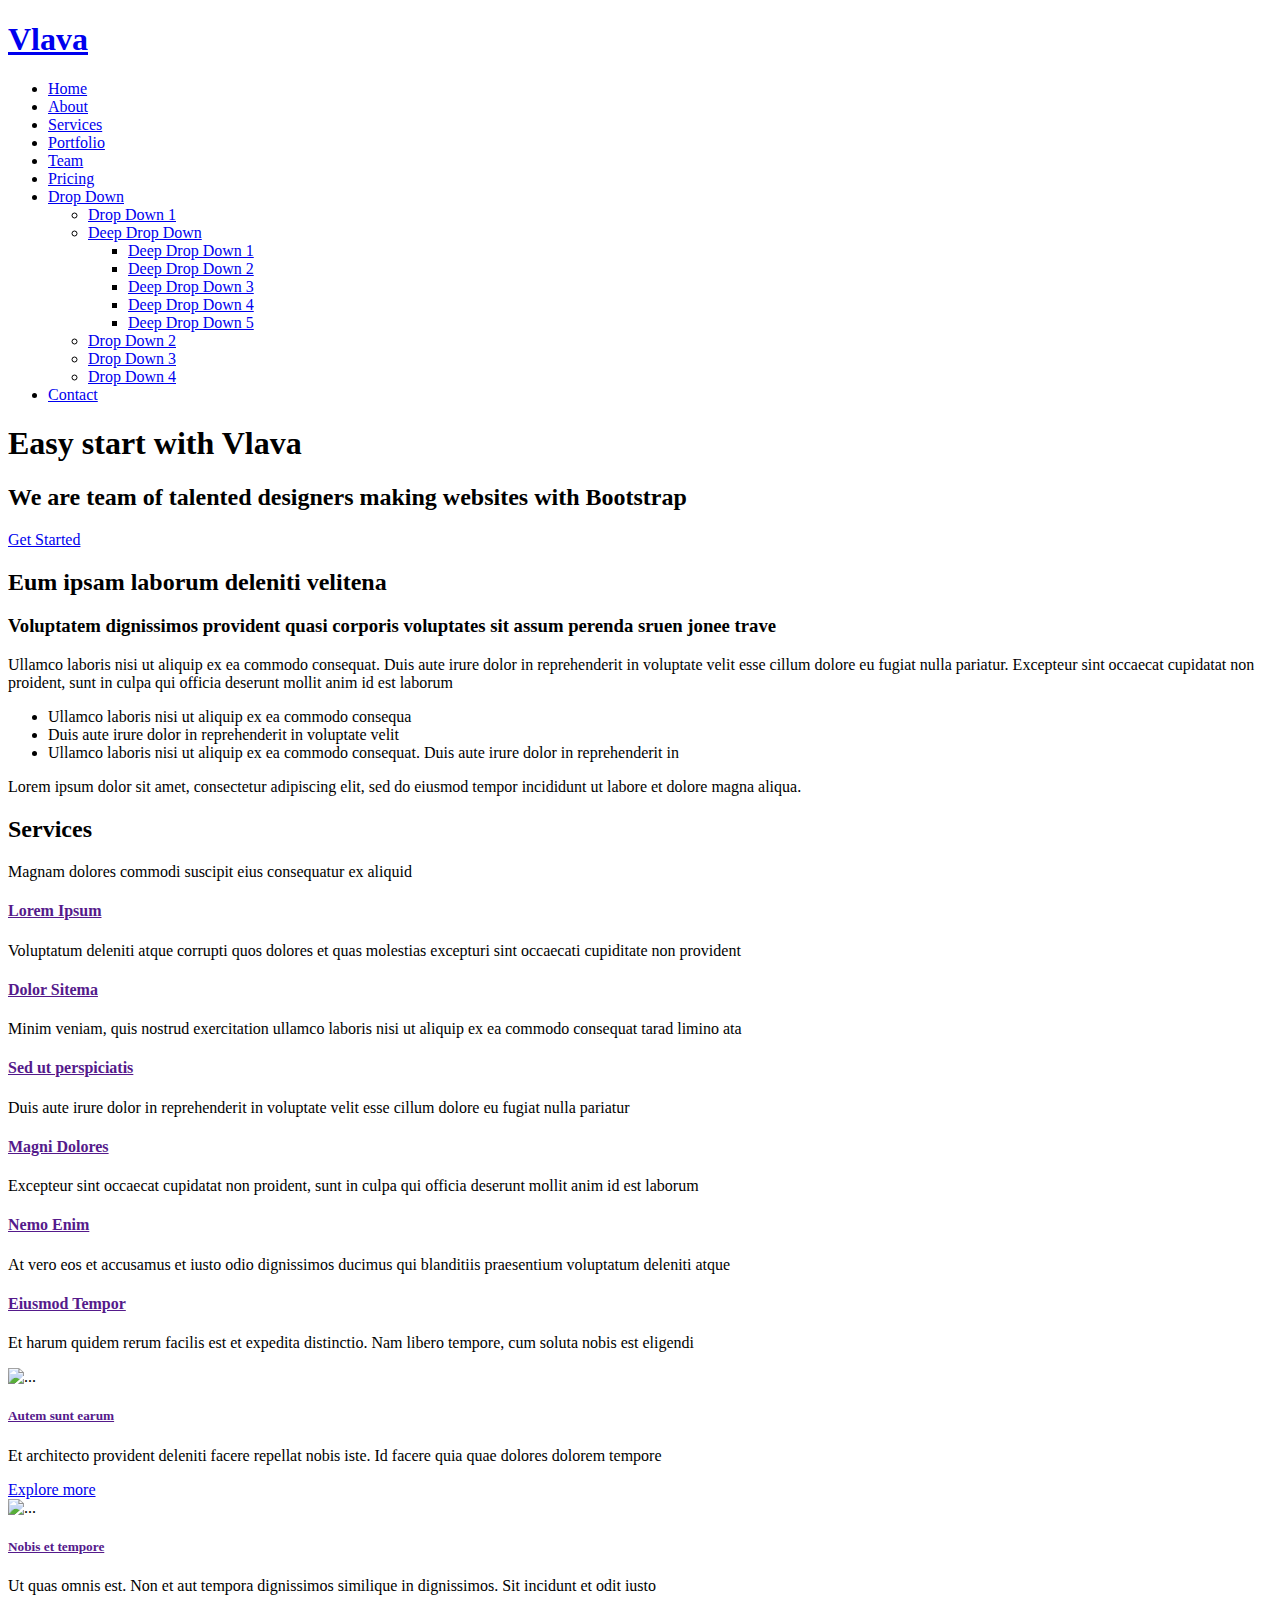
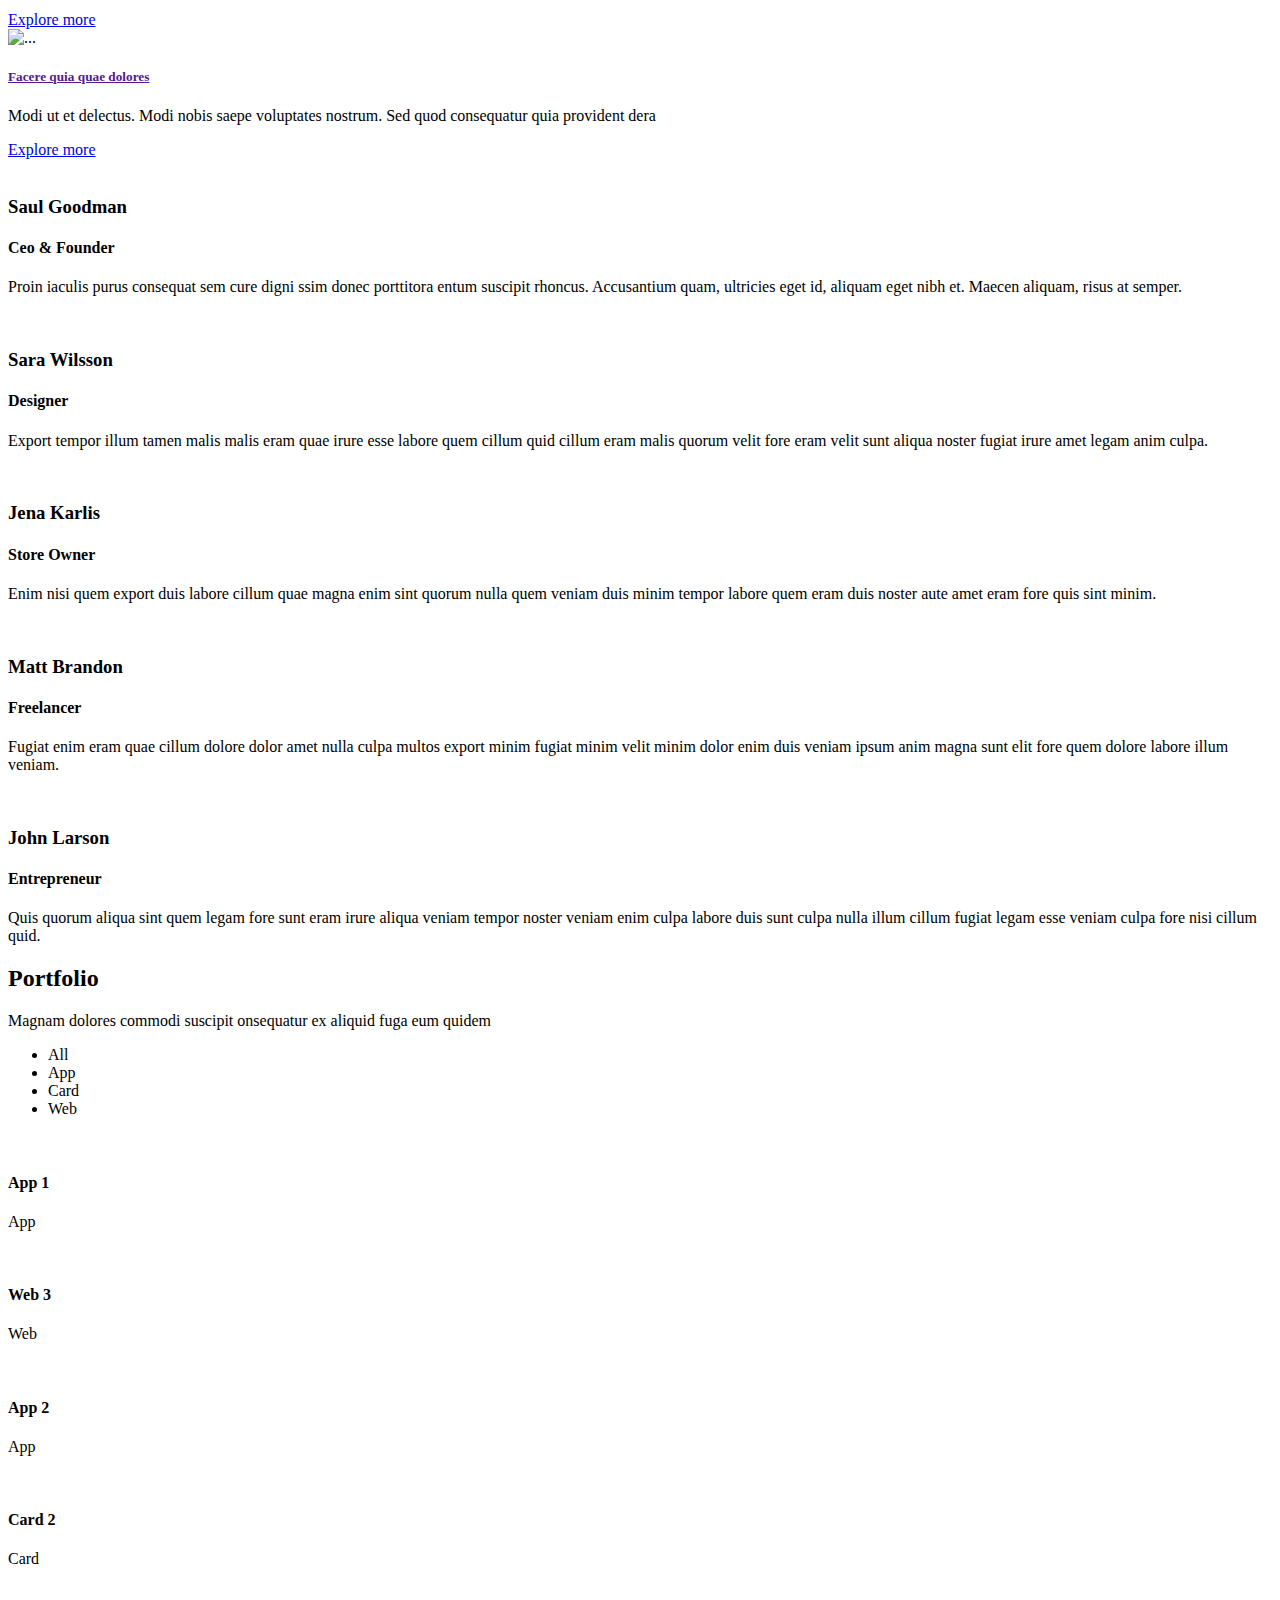
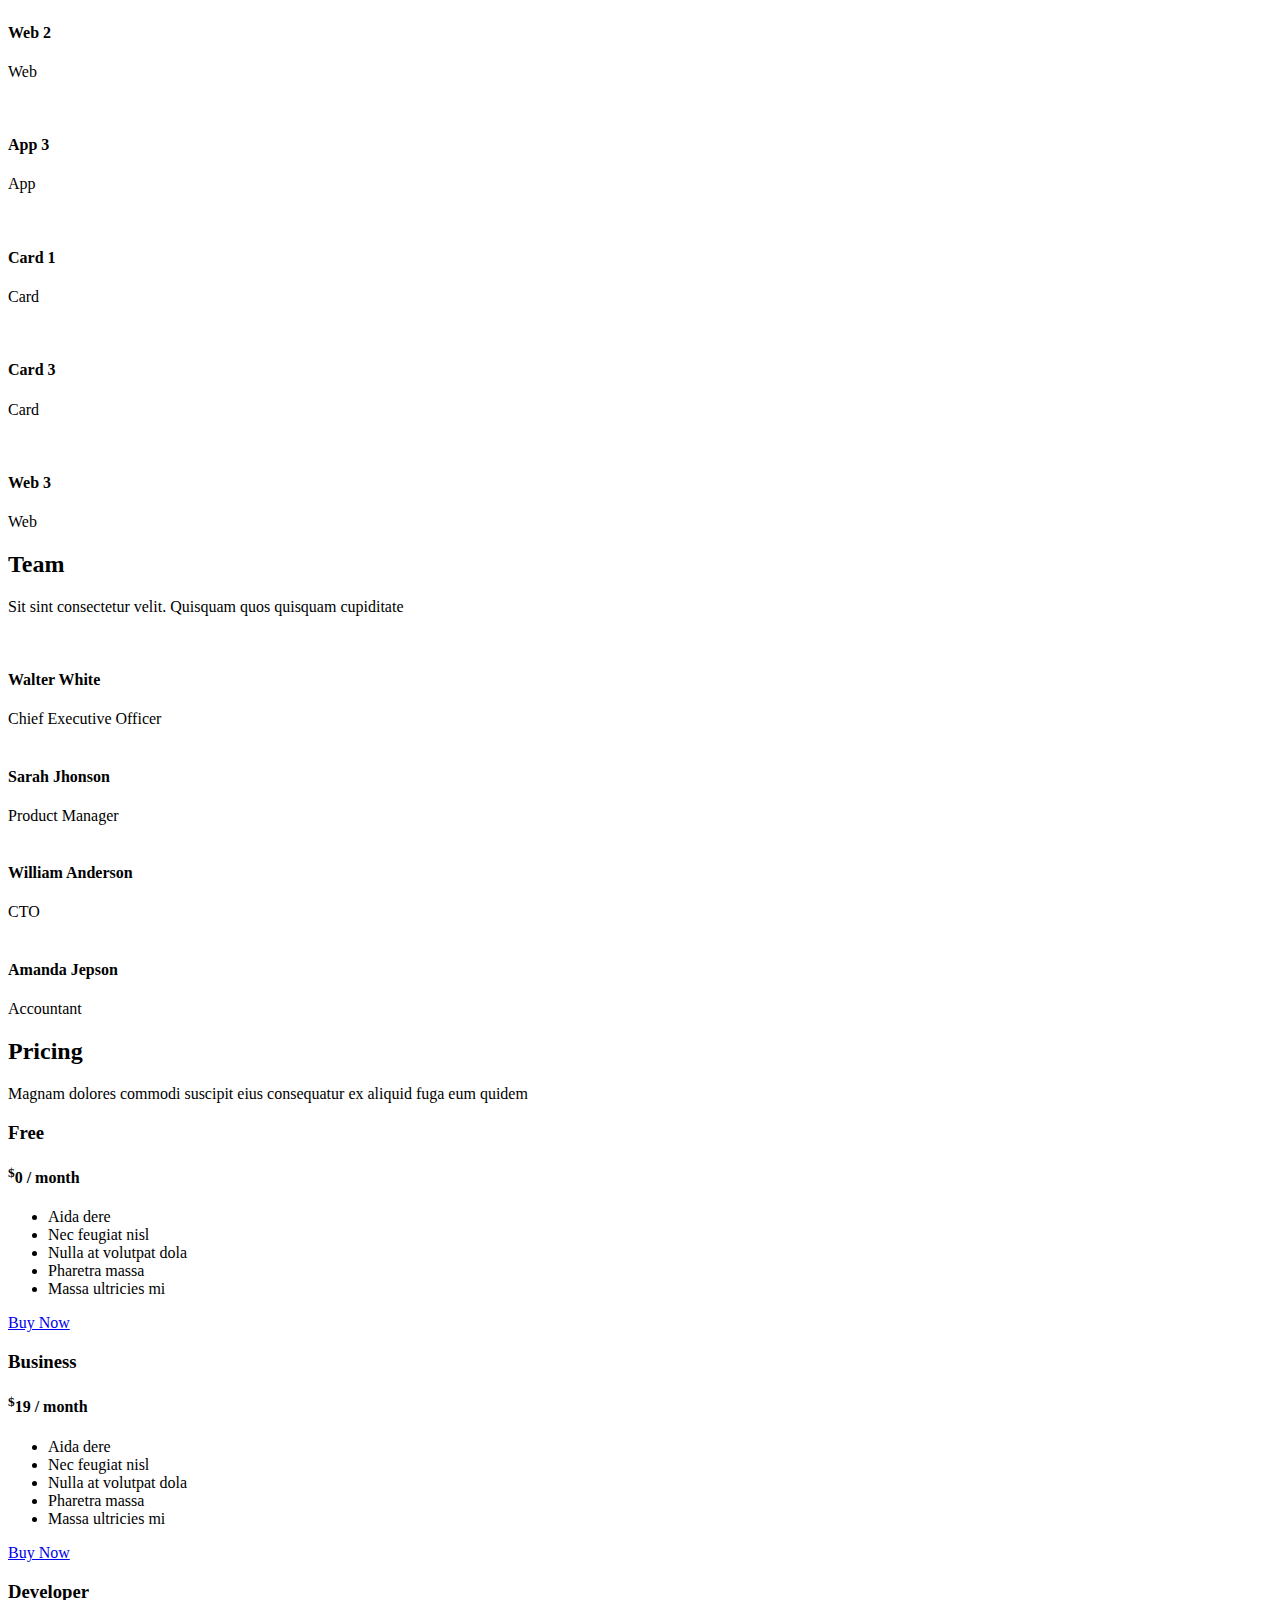
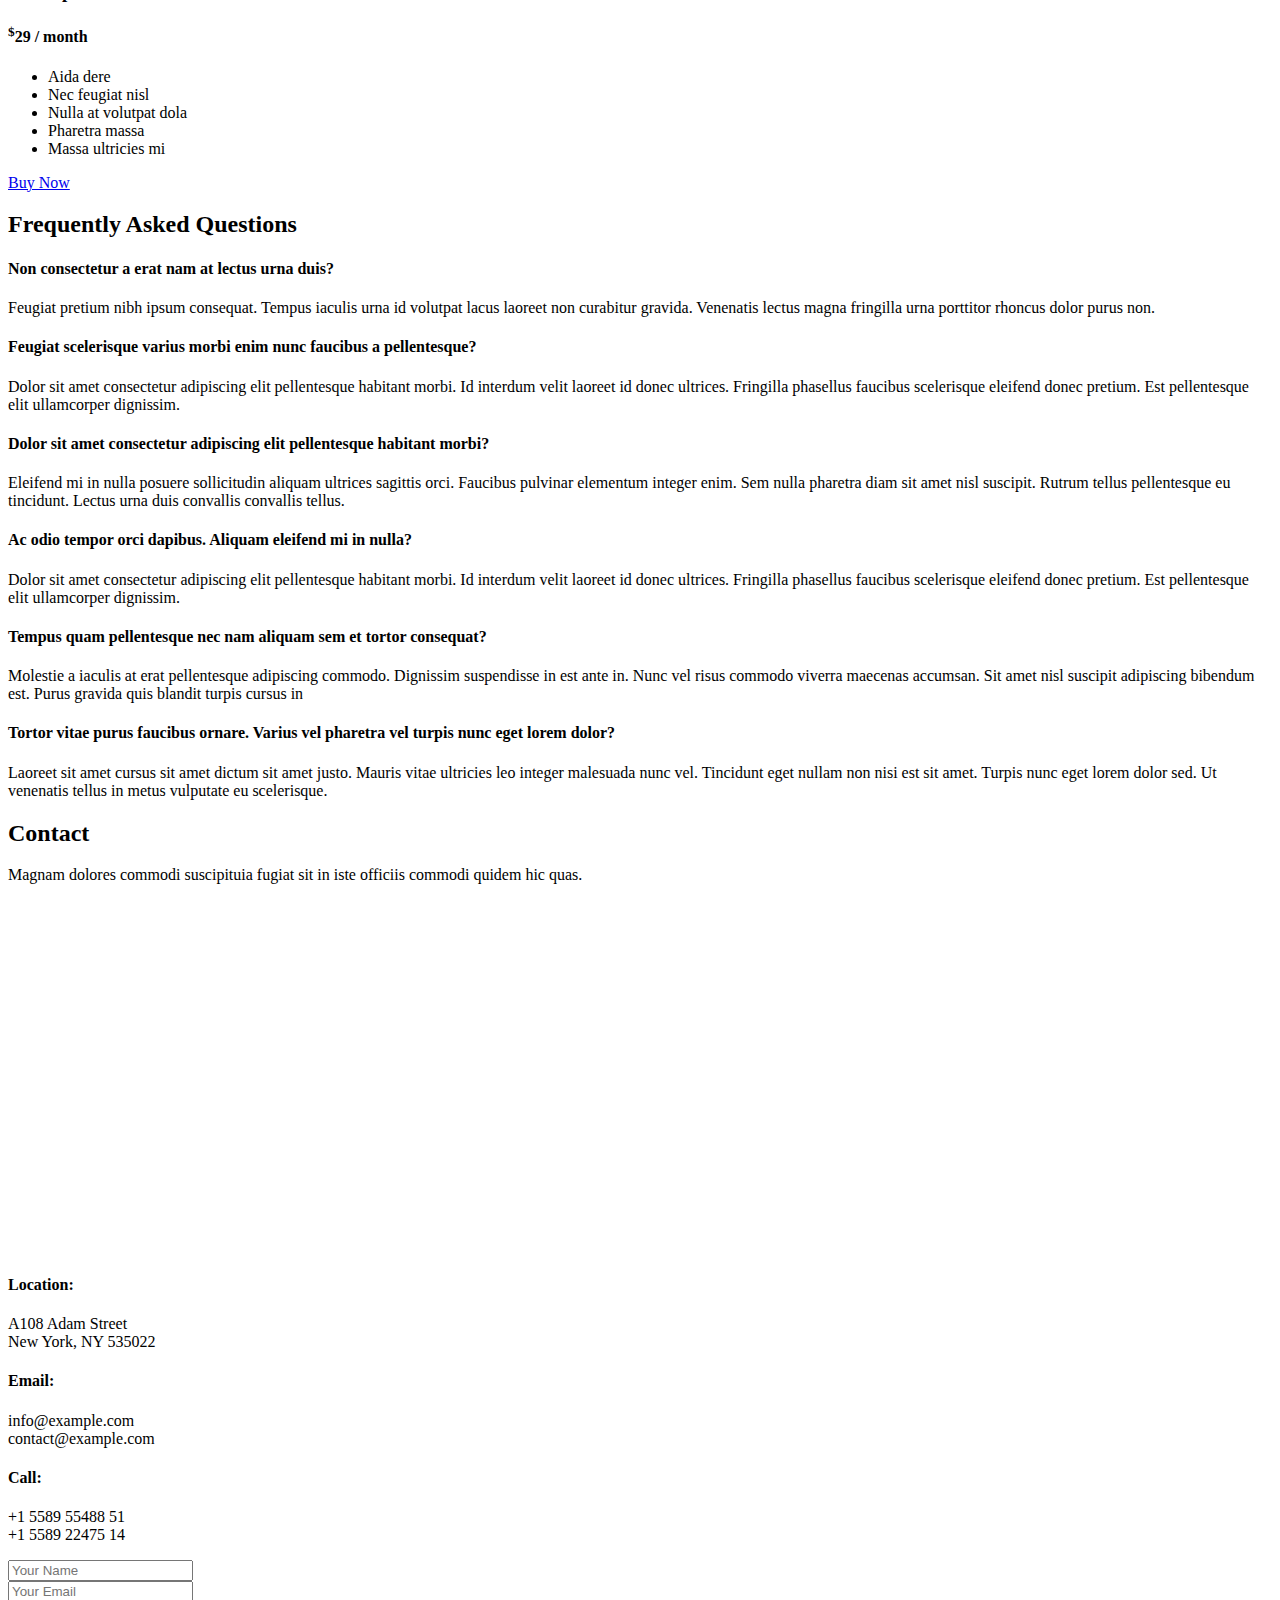
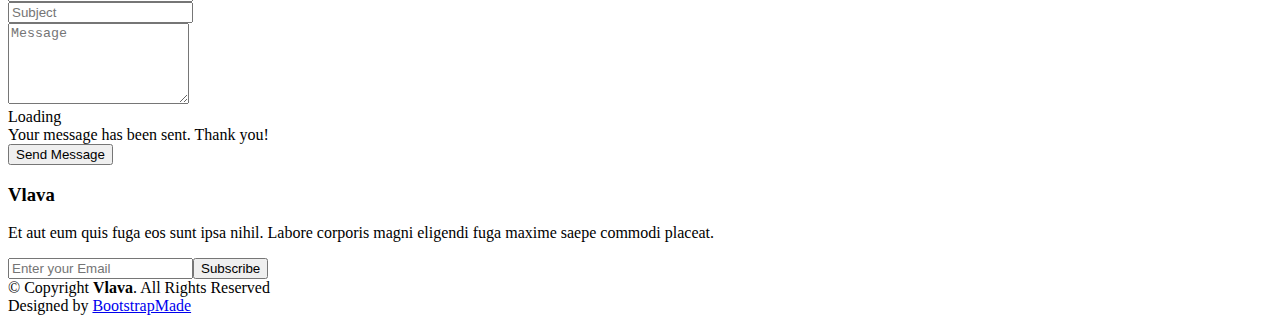
==== index.html @ 1fa4550e "Add files via upload" ====
﻿<!DOCTYPE html>
<html lang="en">

<head>
  <meta charset="utf-8">
  <meta content="width=device-width, initial-scale=1.0" name="viewport">

  <title>Vlava Bootstrap Template - Index</title>
  <meta content="" name="description">
  <meta content="" name="keywords">

  <!-- Favicons -->
  <link href="assets/img/favicon.png" rel="icon">
  <link href="assets/img/apple-touch-icon.png" rel="apple-touch-icon">

  <!-- Google Fonts -->
  <link href="https://fonts.googleapis.com/css?family=Open+Sans:300,300i,400,400i,600,600i,700,700i|Raleway:300,300i,400,400i,500,500i,600,600i,700,700i|Poppins:300,300i,400,400i,500,500i,600,600i,700,700i" rel="stylesheet">

  <!-- Vendor CSS Files -->
  <link href="assets/vendor/bootstrap/css/bootstrap.min.css" rel="stylesheet">
  <link href="assets/vendor/bootstrap-icons/bootstrap-icons.css" rel="stylesheet">
  <link href="assets/vendor/boxicons/css/boxicons.min.css" rel="stylesheet">
  <link href="assets/vendor/glightbox/css/glightbox.min.css" rel="stylesheet">
  <link href="assets/vendor/remixicon/remixicon.css" rel="stylesheet">
  <link href="assets/vendor/swiper/swiper-bundle.min.css" rel="stylesheet">

  <!-- Template Main CSS File -->
  <link href="assets/css/style.css" rel="stylesheet">

  <!-- =======================================================
  * Template Name: Vlava
  * Updated: Sep 18 2023 with Bootstrap v5.3.2
  * Template URL: https://bootstrapmade.com/vlava-free-bootstrap-one-page-template/
  * Author: BootstrapMade.com
  * License: https://bootstrapmade.com/license/
  ======================================================== -->
</head>

<body>

  <!-- ======= Header ======= -->
  <header id="header" class="fixed-top d-flex align-items-center header-transparent">
    <div class="container d-flex align-items-center justify-content-between">

      <div class="logo">
        <h1><a href="index.html">Vlava</a></h1>
        <!-- Uncomment below if you prefer to use an image logo -->
        <!-- <a href="index.html"><img src="assets/img/logo.png" alt="" class="img-fluid"></a>-->
      </div>

      <nav id="navbar" class="navbar">
        <ul>
          <li><a class="nav-link scrollto active" href="#hero">Home</a></li>
          <li><a class="nav-link scrollto" href="#about">About</a></li>
          <li><a class="nav-link scrollto" href="#services">Services</a></li>
          <li><a class="nav-link scrollto " href="#portfolio">Portfolio</a></li>
          <li><a class="nav-link scrollto" href="#team">Team</a></li>
          <li><a class="nav-link scrollto" href="#pricing">Pricing</a></li>
          <li class="dropdown"><a href="#"><span>Drop Down</span> <i class="bi bi-chevron-down"></i></a>
            <ul>
              <li><a href="#">Drop Down 1</a></li>
              <li class="dropdown"><a href="#"><span>Deep Drop Down</span> <i class="bi bi-chevron-right"></i></a>
                <ul>
                  <li><a href="#">Deep Drop Down 1</a></li>
                  <li><a href="#">Deep Drop Down 2</a></li>
                  <li><a href="#">Deep Drop Down 3</a></li>
                  <li><a href="#">Deep Drop Down 4</a></li>
                  <li><a href="#">Deep Drop Down 5</a></li>
                </ul>
              </li>
              <li><a href="#">Drop Down 2</a></li>
              <li><a href="#">Drop Down 3</a></li>
              <li><a href="#">Drop Down 4</a></li>
            </ul>
          </li>
          <li><a class="nav-link scrollto" href="#contact">Contact</a></li>
        </ul>
        <i class="bi bi-list mobile-nav-toggle"></i>
      </nav><!-- .navbar -->

    </div>
  </header><!-- End Header -->

  <!-- ======= Hero Section ======= -->
  <section id="hero">
    <div class="hero-container">
      <h1>Easy start with Vlava</h1>
      <h2>We are team of talented designers making websites with Bootstrap</h2>
      <a href="#about" class="btn-get-started scrollto">Get Started</a>
    </div>
  </section><!-- End Hero -->

  <main id="main">

    <!-- ======= About Section ======= -->
    <section id="about" class="about">
      <div class="container">

        <div class="row content">
          <div class="col-lg-6">
            <h2>Eum ipsam laborum deleniti velitena</h2>
            <h3>Voluptatem dignissimos provident quasi corporis voluptates sit assum perenda sruen jonee trave</h3>
          </div>
          <div class="col-lg-6 pt-4 pt-lg-0">
            <p>
              Ullamco laboris nisi ut aliquip ex ea commodo consequat. Duis aute irure dolor in reprehenderit in voluptate
              velit esse cillum dolore eu fugiat nulla pariatur. Excepteur sint occaecat cupidatat non proident, sunt in
              culpa qui officia deserunt mollit anim id est laborum
            </p>
            <ul>
              <li><i class="ri-check-double-line"></i> Ullamco laboris nisi ut aliquip ex ea commodo consequa</li>
              <li><i class="ri-check-double-line"></i> Duis aute irure dolor in reprehenderit in voluptate velit</li>
              <li><i class="ri-check-double-line"></i> Ullamco laboris nisi ut aliquip ex ea commodo consequat. Duis aute irure dolor in reprehenderit in</li>
            </ul>
            <p class="fst-italic">
              Lorem ipsum dolor sit amet, consectetur adipiscing elit, sed do eiusmod tempor incididunt ut labore et dolore
              magna aliqua.
            </p>
          </div>
        </div>

      </div>
    </section><!-- End About Section -->

    <!-- ======= Services Section ======= -->
    <section id="services" class="services section-bg">
      <div class="container">

        <div class="section-title">
          <h2>Services</h2>
          <p>Magnam dolores commodi suscipit eius consequatur ex aliquid</p>
        </div>

        <div class="row">
          <div class="col-lg-4 col-md-6 icon-box">
            <div class="icon"><i class="bi bi-briefcase"></i></div>
            <h4 class="title"><a href="">Lorem Ipsum</a></h4>
            <p class="description">Voluptatum deleniti atque corrupti quos dolores et quas molestias excepturi sint occaecati cupiditate non provident</p>
          </div>
          <div class="col-lg-4 col-md-6 icon-box">
            <div class="icon"><i class="bi bi-card-checklist"></i></div>
            <h4 class="title"><a href="">Dolor Sitema</a></h4>
            <p class="description">Minim veniam, quis nostrud exercitation ullamco laboris nisi ut aliquip ex ea commodo consequat tarad limino ata</p>
          </div>
          <div class="col-lg-4 col-md-6 icon-box">
            <div class="icon"><i class="bi bi-bar-chart"></i></div>
            <h4 class="title"><a href="">Sed ut perspiciatis</a></h4>
            <p class="description">Duis aute irure dolor in reprehenderit in voluptate velit esse cillum dolore eu fugiat nulla pariatur</p>
          </div>
          <div class="col-lg-4 col-md-6 icon-box">
            <div class="icon"><i class="bi bi-binoculars"></i></div>
            <h4 class="title"><a href="">Magni Dolores</a></h4>
            <p class="description">Excepteur sint occaecat cupidatat non proident, sunt in culpa qui officia deserunt mollit anim id est laborum</p>
          </div>
          <div class="col-lg-4 col-md-6 icon-box">
            <div class="icon"><i class="bi bi-brightness-high"></i></div>
            <h4 class="title"><a href="">Nemo Enim</a></h4>
            <p class="description">At vero eos et accusamus et iusto odio dignissimos ducimus qui blanditiis praesentium voluptatum deleniti atque</p>
          </div>
          <div class="col-lg-4 col-md-6 icon-box">
            <div class="icon"><i class="bi bi-calendar4-week"></i></div>
            <h4 class="title"><a href="">Eiusmod Tempor</a></h4>
            <p class="description">Et harum quidem rerum facilis est et expedita distinctio. Nam libero tempore, cum soluta nobis est eligendi</p>
          </div>
        </div>

      </div>
    </section><!-- End Services Section -->

    <!-- ======= Featured Section ======= -->
    <section id="featured" class="featured">
      <div class="container">

        <div class="row">
          <div class="col-lg-4 col-md-6 d-flex align-items-stretch mb-5 mb-lg-0">
            <div class="card">
              <img src="assets/img/featured-1.jpg" class="card-img-top" alt="...">
              <div class="card-body">
                <h5 class="card-title"><a href="">Autem sunt earum</a></h5>
                <p class="card-text">Et architecto provident deleniti facere repellat nobis iste. Id facere quia quae dolores dolorem tempore</p>
                <a href="#" class="btn">Explore more</a>
              </div>
            </div>
          </div>
          <div class="col-lg-4 col-md-6 d-flex align-items-stretch mb-5 mb-lg-0">
            <div class="card">
              <img src="assets/img/featured-2.jpg" class="card-img-top" alt="...">
              <div class="card-body">
                <h5 class="card-title"><a href="">Nobis et tempore</a></h5>
                <p class="card-text">Ut quas omnis est. Non et aut tempora dignissimos similique in dignissimos. Sit incidunt et odit iusto</p>
                <a href="#" class="btn">Explore more</a>
              </div>
            </div>
          </div>
          <div class="col-lg-4 col-md-6 d-flex align-items-stretch mb-5 mb-lg-0">
            <div class="card">
              <img src="assets/img/featured-3.jpg" class="card-img-top" alt="...">
              <div class="card-body">
                <h5 class="card-title"><a href="">Facere quia quae dolores</a></h5>
                <p class="card-text">Modi ut et delectus. Modi nobis saepe voluptates nostrum. Sed quod consequatur quia provident dera</p>
                <a href="#" class="btn">Explore more</a>
              </div>
            </div>
          </div>
        </div>

      </div>
    </section><!-- End Featured Section -->

    <!-- ======= Testimonials Section ======= -->
    <section id="testimonials" class="testimonials">
      <div class="container position-relative">

        <div class="testimonials-slider swiper" data-aos="fade-up" data-aos-delay="100">
          <div class="swiper-wrapper">

            <div class="swiper-slide">
              <div class="testimonial-item">
                <img src="assets/img/testimonials/testimonials-1.jpg" class="testimonial-img" alt="">
                <h3>Saul Goodman</h3>
                <h4>Ceo &amp; Founder</h4>
                <p>
                  <i class="bx bxs-quote-alt-left quote-icon-left"></i>
                  Proin iaculis purus consequat sem cure digni ssim donec porttitora entum suscipit rhoncus. Accusantium quam, ultricies eget id, aliquam eget nibh et. Maecen aliquam, risus at semper.
                  <i class="bx bxs-quote-alt-right quote-icon-right"></i>
                </p>
              </div>
            </div><!-- End testimonial item -->

            <div class="swiper-slide">
              <div class="testimonial-item">
                <img src="assets/img/testimonials/testimonials-2.jpg" class="testimonial-img" alt="">
                <h3>Sara Wilsson</h3>
                <h4>Designer</h4>
                <p>
                  <i class="bx bxs-quote-alt-left quote-icon-left"></i>
                  Export tempor illum tamen malis malis eram quae irure esse labore quem cillum quid cillum eram malis quorum velit fore eram velit sunt aliqua noster fugiat irure amet legam anim culpa.
                  <i class="bx bxs-quote-alt-right quote-icon-right"></i>
                </p>
              </div>
            </div><!-- End testimonial item -->

            <div class="swiper-slide">
              <div class="testimonial-item">
                <img src="assets/img/testimonials/testimonials-3.jpg" class="testimonial-img" alt="">
                <h3>Jena Karlis</h3>
                <h4>Store Owner</h4>
                <p>
                  <i class="bx bxs-quote-alt-left quote-icon-left"></i>
                  Enim nisi quem export duis labore cillum quae magna enim sint quorum nulla quem veniam duis minim tempor labore quem eram duis noster aute amet eram fore quis sint minim.
                  <i class="bx bxs-quote-alt-right quote-icon-right"></i>
                </p>
              </div>
            </div><!-- End testimonial item -->

            <div class="swiper-slide">
              <div class="testimonial-item">
                <img src="assets/img/testimonials/testimonials-4.jpg" class="testimonial-img" alt="">
                <h3>Matt Brandon</h3>
                <h4>Freelancer</h4>
                <p>
                  <i class="bx bxs-quote-alt-left quote-icon-left"></i>
                  Fugiat enim eram quae cillum dolore dolor amet nulla culpa multos export minim fugiat minim velit minim dolor enim duis veniam ipsum anim magna sunt elit fore quem dolore labore illum veniam.
                  <i class="bx bxs-quote-alt-right quote-icon-right"></i>
                </p>
              </div>
            </div><!-- End testimonial item -->

            <div class="swiper-slide">
              <div class="testimonial-item">
                <img src="assets/img/testimonials/testimonials-5.jpg" class="testimonial-img" alt="">
                <h3>John Larson</h3>
                <h4>Entrepreneur</h4>
                <p>
                  <i class="bx bxs-quote-alt-left quote-icon-left"></i>
                  Quis quorum aliqua sint quem legam fore sunt eram irure aliqua veniam tempor noster veniam enim culpa labore duis sunt culpa nulla illum cillum fugiat legam esse veniam culpa fore nisi cillum quid.
                  <i class="bx bxs-quote-alt-right quote-icon-right"></i>
                </p>
              </div>
            </div><!-- End testimonial item -->

          </div>
          <div class="swiper-pagination"></div>
        </div>

      </div>
    </section><!-- End Testimonials Section -->

    <!-- ======= Portfolio Section ======= -->
    <section id="portfolio" class="portfolio">
      <div class="container">

        <div class="section-title">
          <h2>Portfolio</h2>
          <p>Magnam dolores commodi suscipit onsequatur ex aliquid fuga eum quidem</p>
        </div>

        <div class="row">
          <div class="col-lg-12 d-flex justify-content-center">
            <ul id="portfolio-flters">
              <li data-filter="*" class="filter-active">All</li>
              <li data-filter=".filter-app">App</li>
              <li data-filter=".filter-card">Card</li>
              <li data-filter=".filter-web">Web</li>
            </ul>
          </div>
        </div>

        <div class="row portfolio-container">

          <div class="col-lg-4 col-md-6 portfolio-item filter-app">
            <img src="assets/img/portfolio/portfolio-1.jpg" class="img-fluid" alt="">
            <div class="portfolio-info">
              <h4>App 1</h4>
              <p>App</p>
              <a href="assets/img/portfolio/portfolio-1.jpg" data-gallery="portfolioGallery" class="portfolio-lightbox preview-link" title="App 1"><i class="bx bx-plus"></i></a>
              <a href="portfolio-details.html" class="details-link" title="More Details"><i class="bx bx-link"></i></a>
            </div>
          </div>

          <div class="col-lg-4 col-md-6 portfolio-item filter-web">
            <img src="assets/img/portfolio/portfolio-2.jpg" class="img-fluid" alt="">
            <div class="portfolio-info">
              <h4>Web 3</h4>
              <p>Web</p>
              <a href="assets/img/portfolio/portfolio-2.jpg" data-gallery="portfolioGallery" class="portfolio-lightbox preview-link" title="Web 3"><i class="bx bx-plus"></i></a>
              <a href="portfolio-details.html" class="details-link" title="More Details"><i class="bx bx-link"></i></a>
            </div>
          </div>

          <div class="col-lg-4 col-md-6 portfolio-item filter-app">
            <img src="assets/img/portfolio/portfolio-3.jpg" class="img-fluid" alt="">
            <div class="portfolio-info">
              <h4>App 2</h4>
              <p>App</p>
              <a href="assets/img/portfolio/portfolio-3.jpg" data-gallery="portfolioGallery" class="portfolio-lightbox preview-link" title="App 2"><i class="bx bx-plus"></i></a>
              <a href="portfolio-details.html" class="details-link" title="More Details"><i class="bx bx-link"></i></a>
            </div>
          </div>

          <div class="col-lg-4 col-md-6 portfolio-item filter-card">
            <img src="assets/img/portfolio/portfolio-4.jpg" class="img-fluid" alt="">
            <div class="portfolio-info">
              <h4>Card 2</h4>
              <p>Card</p>
              <a href="assets/img/portfolio/portfolio-4.jpg" data-gallery="portfolioGallery" class="portfolio-lightbox preview-link" title="Card 2"><i class="bx bx-plus"></i></a>
              <a href="portfolio-details.html" class="details-link" title="More Details"><i class="bx bx-link"></i></a>
            </div>
          </div>

          <div class="col-lg-4 col-md-6 portfolio-item filter-web">
            <img src="assets/img/portfolio/portfolio-5.jpg" class="img-fluid" alt="">
            <div class="portfolio-info">
              <h4>Web 2</h4>
              <p>Web</p>
              <a href="assets/img/portfolio/portfolio-5.jpg" data-gallery="portfolioGallery" class="portfolio-lightbox preview-link" title="Web 2"><i class="bx bx-plus"></i></a>
              <a href="portfolio-details.html" class="details-link" title="More Details"><i class="bx bx-link"></i></a>
            </div>
          </div>

          <div class="col-lg-4 col-md-6 portfolio-item filter-app">
            <img src="assets/img/portfolio/portfolio-6.jpg" class="img-fluid" alt="">
            <div class="portfolio-info">
              <h4>App 3</h4>
              <p>App</p>
              <a href="assets/img/portfolio/portfolio-6.jpg" data-gallery="portfolioGallery" class="portfolio-lightbox preview-link" title="App 3"><i class="bx bx-plus"></i></a>
              <a href="portfolio-details.html" class="details-link" title="More Details"><i class="bx bx-link"></i></a>
            </div>
          </div>

          <div class="col-lg-4 col-md-6 portfolio-item filter-card">
            <img src="assets/img/portfolio/portfolio-7.jpg" class="img-fluid" alt="">
            <div class="portfolio-info">
              <h4>Card 1</h4>
              <p>Card</p>
              <a href="assets/img/portfolio/portfolio-7.jpg" data-gallery="portfolioGallery" class="portfolio-lightbox preview-link" title="Card 1"><i class="bx bx-plus"></i></a>
              <a href="portfolio-details.html" class="details-link" title="More Details"><i class="bx bx-link"></i></a>
            </div>
          </div>

          <div class="col-lg-4 col-md-6 portfolio-item filter-card">
            <img src="assets/img/portfolio/portfolio-8.jpg" class="img-fluid" alt="">
            <div class="portfolio-info">
              <h4>Card 3</h4>
              <p>Card</p>
              <a href="assets/img/portfolio/portfolio-8.jpg" data-gallery="portfolioGallery" class="portfolio-lightbox preview-link" title="Card 3"><i class="bx bx-plus"></i></a>
              <a href="portfolio-details.html" class="details-link" title="More Details"><i class="bx bx-link"></i></a>
            </div>
          </div>

          <div class="col-lg-4 col-md-6 portfolio-item filter-web">
            <img src="assets/img/portfolio/portfolio-9.jpg" class="img-fluid" alt="">
            <div class="portfolio-info">
              <h4>Web 3</h4>
              <p>Web</p>
              <a href="assets/img/portfolio/portfolio-9.jpg" data-gallery="portfolioGallery" class="portfolio-lightbox preview-link" title="Web 3"><i class="bx bx-plus"></i></a>
              <a href="portfolio-details.html" class="details-link" title="More Details"><i class="bx bx-link"></i></a>
            </div>
          </div>

        </div>

      </div>
    </section><!-- End Portfolio Section -->

    <!-- ======= Team Section ======= -->
    <section id="team" class="team section-bg">
      <div class="container">

        <div class="section-title">
          <h2>Team</h2>
          <p>Sit sint consectetur velit. Quisquam quos quisquam cupiditate</p>
        </div>

        <div class="row">

          <div class="col-lg-3 col-md-6 d-flex align-items-stretch">
            <div class="member">
              <div class="member-img">
                <img src="assets/img/team/team-1.jpg" class="img-fluid" alt="">
                <div class="social">
                  <a href=""><i class="bi bi-twitter"></i></a>
                  <a href=""><i class="bi bi-facebook"></i></a>
                  <a href=""><i class="bi bi-instagram"></i></a>
                  <a href=""><i class="bi bi-linkedin"></i></a>
                </div>
              </div>
              <div class="member-info">
                <h4>Walter White</h4>
                <span>Chief Executive Officer</span>
              </div>
            </div>
          </div>

          <div class="col-lg-3 col-md-6 d-flex align-items-stretch">
            <div class="member">
              <div class="member-img">
                <img src="assets/img/team/team-2.jpg" class="img-fluid" alt="">
                <div class="social">
                  <a href=""><i class="bi bi-twitter"></i></a>
                  <a href=""><i class="bi bi-facebook"></i></a>
                  <a href=""><i class="bi bi-instagram"></i></a>
                  <a href=""><i class="bi bi-linkedin"></i></a>
                </div>
              </div>
              <div class="member-info">
                <h4>Sarah Jhonson</h4>
                <span>Product Manager</span>
              </div>
            </div>
          </div>

          <div class="col-lg-3 col-md-6 d-flex align-items-stretch">
            <div class="member">
              <div class="member-img">
                <img src="assets/img/team/team-3.jpg" class="img-fluid" alt="">
                <div class="social">
                  <a href=""><i class="bi bi-twitter"></i></a>
                  <a href=""><i class="bi bi-facebook"></i></a>
                  <a href=""><i class="bi bi-instagram"></i></a>
                  <a href=""><i class="bi bi-linkedin"></i></a>
                </div>
              </div>
              <div class="member-info">
                <h4>William Anderson</h4>
                <span>CTO</span>
              </div>
            </div>
          </div>

          <div class="col-lg-3 col-md-6 d-flex align-items-stretch">
            <div class="member">
              <div class="member-img">
                <img src="assets/img/team/team-4.jpg" class="img-fluid" alt="">
                <div class="social">
                  <a href=""><i class="bi bi-twitter"></i></a>
                  <a href=""><i class="bi bi-facebook"></i></a>
                  <a href=""><i class="bi bi-instagram"></i></a>
                  <a href=""><i class="bi bi-linkedin"></i></a>
                </div>
              </div>
              <div class="member-info">
                <h4>Amanda Jepson</h4>
                <span>Accountant</span>
              </div>
            </div>
          </div>

        </div>

      </div>
    </section><!-- End Team Section -->

    <!-- ======= Pricing Section ======= -->
    <section id="pricing" class="pricing">
      <div class="container">

        <div class="section-title">
          <h2>Pricing</h2>
          <p>Magnam dolores commodi suscipit eius consequatur ex aliquid fuga eum quidem</p>
        </div>

        <div class="row">

          <div class="col-lg-4 col-md-6">
            <div class="box">
              <h3>Free</h3>
              <h4><sup>$</sup>0<span> / month</span></h4>
              <ul>
                <li>Aida dere</li>
                <li>Nec feugiat nisl</li>
                <li>Nulla at volutpat dola</li>
                <li class="na">Pharetra massa</li>
                <li class="na">Massa ultricies mi</li>
              </ul>
              <div class="btn-wrap">
                <a href="#" class="btn-buy">Buy Now</a>
              </div>
            </div>
          </div>

          <div class="col-lg-4 col-md-6 mt-4 mt-md-0">
            <div class="box featured">
              <h3>Business</h3>
              <h4><sup>$</sup>19<span> / month</span></h4>
              <ul>
                <li>Aida dere</li>
                <li>Nec feugiat nisl</li>
                <li>Nulla at volutpat dola</li>
                <li>Pharetra massa</li>
                <li class="na">Massa ultricies mi</li>
              </ul>
              <div class="btn-wrap">
                <a href="#" class="btn-buy">Buy Now</a>
              </div>
            </div>
          </div>

          <div class="col-lg-4 col-md-6 mt-4 mt-lg-0">
            <div class="box">
              <h3>Developer</h3>
              <h4><sup>$</sup>29<span> / month</span></h4>
              <ul>
                <li>Aida dere</li>
                <li>Nec feugiat nisl</li>
                <li>Nulla at volutpat dola</li>
                <li>Pharetra massa</li>
                <li>Massa ultricies mi</li>
              </ul>
              <div class="btn-wrap">
                <a href="#" class="btn-buy">Buy Now</a>
              </div>
            </div>
          </div>

        </div>

      </div>
    </section><!-- End Pricing Section -->

    <!-- ======= Frequently Asked Questions Section ======= -->
    <section id="faq" class="faq">
      <div class="container">

        <div class="section-title">
          <h2>Frequently Asked Questions</h2>
        </div>

        <div class="row  d-flex align-items-stretch">

          <div class="col-lg-6 faq-item">
            <i class="bx bx-help-circle"></i>
            <h4>Non consectetur a erat nam at lectus urna duis?</h4>
            <p>
              Feugiat pretium nibh ipsum consequat. Tempus iaculis urna id volutpat lacus laoreet non curabitur gravida. Venenatis lectus magna fringilla urna porttitor rhoncus dolor purus non.
            </p>
          </div>

          <div class="col-lg-6 faq-item">
            <i class="bx bx-help-circle"></i>
            <h4>Feugiat scelerisque varius morbi enim nunc faucibus a pellentesque?</h4>
            <p>
              Dolor sit amet consectetur adipiscing elit pellentesque habitant morbi. Id interdum velit laoreet id donec ultrices. Fringilla phasellus faucibus scelerisque eleifend donec pretium. Est pellentesque elit ullamcorper dignissim.
            </p>
          </div>

          <div class="col-lg-6 faq-item">
            <i class="bx bx-help-circle"></i>
            <h4>Dolor sit amet consectetur adipiscing elit pellentesque habitant morbi?</h4>
            <p>
              Eleifend mi in nulla posuere sollicitudin aliquam ultrices sagittis orci. Faucibus pulvinar elementum integer enim. Sem nulla pharetra diam sit amet nisl suscipit. Rutrum tellus pellentesque eu tincidunt. Lectus urna duis convallis convallis tellus.
            </p>
          </div>

          <div class="col-lg-6 faq-item">
            <i class="bx bx-help-circle"></i>
            <h4>Ac odio tempor orci dapibus. Aliquam eleifend mi in nulla?</h4>
            <p>
              Dolor sit amet consectetur adipiscing elit pellentesque habitant morbi. Id interdum velit laoreet id donec ultrices. Fringilla phasellus faucibus scelerisque eleifend donec pretium. Est pellentesque elit ullamcorper dignissim.
            </p>
          </div>

          <div class="col-lg-6 faq-item">
            <i class="bx bx-help-circle"></i>
            <h4>Tempus quam pellentesque nec nam aliquam sem et tortor consequat?</h4>
            <p>
              Molestie a iaculis at erat pellentesque adipiscing commodo. Dignissim suspendisse in est ante in. Nunc vel risus commodo viverra maecenas accumsan. Sit amet nisl suscipit adipiscing bibendum est. Purus gravida quis blandit turpis cursus in
            </p>
          </div>

          <div class="col-lg-6 faq-item">
            <i class="bx bx-help-circle"></i>
            <h4>Tortor vitae purus faucibus ornare. Varius vel pharetra vel turpis nunc eget lorem dolor?</h4>
            <p>
              Laoreet sit amet cursus sit amet dictum sit amet justo. Mauris vitae ultricies leo integer malesuada nunc vel. Tincidunt eget nullam non nisi est sit amet. Turpis nunc eget lorem dolor sed. Ut venenatis tellus in metus vulputate eu scelerisque.
            </p>
          </div>

        </div>

      </div>
    </section><!-- End Frequently Asked Questions Section -->

    <!-- ======= Contact Section ======= -->
    <section id="contact" class="contact section-bg">
      <div class="container">

        <div class="section-title">
          <h2>Contact</h2>
          <p>Magnam dolores commodi suscipituia fugiat sit in iste officiis commodi quidem hic quas.</p>
        </div>
      </div>
      <div class="map">
        <iframe style="border:0; width: 100%; height: 350px;" src="https://www.google.com/maps/embed?pb=!1m14!1m8!1m3!1d12097.433213460943!2d-74.0062269!3d40.7101282!3m2!1i1024!2i768!4f13.1!3m3!1m2!1s0x0%3A0xb89d1fe6bc499443!2sDowntown+Conference+Center!5e0!3m2!1smk!2sbg!4v1539943755621" frameborder="0" allowfullscreen></iframe>
      </div>
      <div class="container">
        <div class="row mt-5 justify-content-center">

          <div class="col-lg-10">

            <div class="info-wrap">
              <div class="row">
                <div class="col-lg-4 info">
                  <i class="bi bi-geo-alt"></i>
                  <h4>Location:</h4>
                  <p>A108 Adam Street<br>New York, NY 535022</p>
                </div>

                <div class="col-lg-4 info mt-4 mt-lg-0">
                  <i class="bi bi-envelope"></i>
                  <h4>Email:</h4>
                  <p>info@example.com<br>contact@example.com</p>
                </div>

                <div class="col-lg-4 info mt-4 mt-lg-0">
                  <i class="bi bi-phone"></i>
                  <h4>Call:</h4>
                  <p>+1 5589 55488 51<br>+1 5589 22475 14</p>
                </div>
              </div>
            </div>

          </div>

        </div>

        <div class="row mt-5 justify-content-center">
          <div class="col-lg-10">
            <form action="forms/contact.php" method="post" role="form" class="php-email-form">
              <div class="row">
                <div class="col-md-6 form-group">
                  <input type="text" name="name" class="form-control" id="name" placeholder="Your Name" required>
                </div>
                <div class="col-md-6 form-group mt-3 mt-md-0">
                  <input type="email" class="form-control" name="email" id="email" placeholder="Your Email" required>
                </div>
              </div>
              <div class="form-group mt-3">
                <input type="text" class="form-control" name="subject" id="subject" placeholder="Subject" required>
              </div>
              <div class="form-group mt-3">
                <textarea class="form-control" name="message" rows="5" placeholder="Message" required></textarea>
              </div>
              <div class="my-3">
                <div class="loading">Loading</div>
                <div class="error-message"></div>
                <div class="sent-message">Your message has been sent. Thank you!</div>
              </div>
              <div class="text-center"><button type="submit">Send Message</button></div>
            </form>
          </div>

        </div>

      </div>
    </section><!-- End Contact Section -->

  </main><!-- End #main -->

  <!-- ======= Footer ======= -->
  <footer id="footer">

    <div class="footer-top">

      <div class="container">

        <div class="row  justify-content-center">
          <div class="col-lg-6">
            <h3>Vlava</h3>
            <p>Et aut eum quis fuga eos sunt ipsa nihil. Labore corporis magni eligendi fuga maxime saepe commodi placeat.</p>
          </div>
        </div>

        <div class="row footer-newsletter justify-content-center">
          <div class="col-lg-6">
            <form action="" method="post">
              <input type="email" name="email" placeholder="Enter your Email"><input type="submit" value="Subscribe">
            </form>
          </div>
        </div>

        <div class="social-links">
          <a href="#" class="twitter"><i class="bx bxl-twitter"></i></a>
          <a href="#" class="facebook"><i class="bx bxl-facebook"></i></a>
          <a href="#" class="instagram"><i class="bx bxl-instagram"></i></a>
          <a href="#" class="google-plus"><i class="bx bxl-skype"></i></a>
          <a href="#" class="linkedin"><i class="bx bxl-linkedin"></i></a>
        </div>

      </div>
    </div>

    <div class="container footer-bottom clearfix">
      <div class="copyright">
        &copy; Copyright <strong><span>Vlava</span></strong>. All Rights Reserved
      </div>
      <div class="credits">
        <!-- All the links in the footer should remain intact. -->
        <!-- You can delete the links only if you purchased the pro version. -->
        <!-- Licensing information: https://bootstrapmade.com/license/ -->
        <!-- Purchase the pro version with working PHP/AJAX contact form: https://bootstrapmade.com/vlava-free-bootstrap-one-page-template/ -->
        Designed by <a href="https://bootstrapmade.com/">BootstrapMade</a>
      </div>
    </div>
  </footer><!-- End Footer -->

  <a href="#" class="back-to-top d-flex align-items-center justify-content-center"><i class="bi bi-arrow-up-short"></i></a>

  <!-- Vendor JS Files -->
  <script src="assets/vendor/bootstrap/js/bootstrap.bundle.min.js"></script>
  <script src="assets/vendor/glightbox/js/glightbox.min.js"></script>
  <script src="assets/vendor/isotope-layout/isotope.pkgd.min.js"></script>
  <script src="assets/vendor/swiper/swiper-bundle.min.js"></script>
  <script src="assets/vendor/php-email-form/validate.js"></script>

  <!-- Template Main JS File -->
  <script src="assets/js/main.js"></script>

</body>

</html>
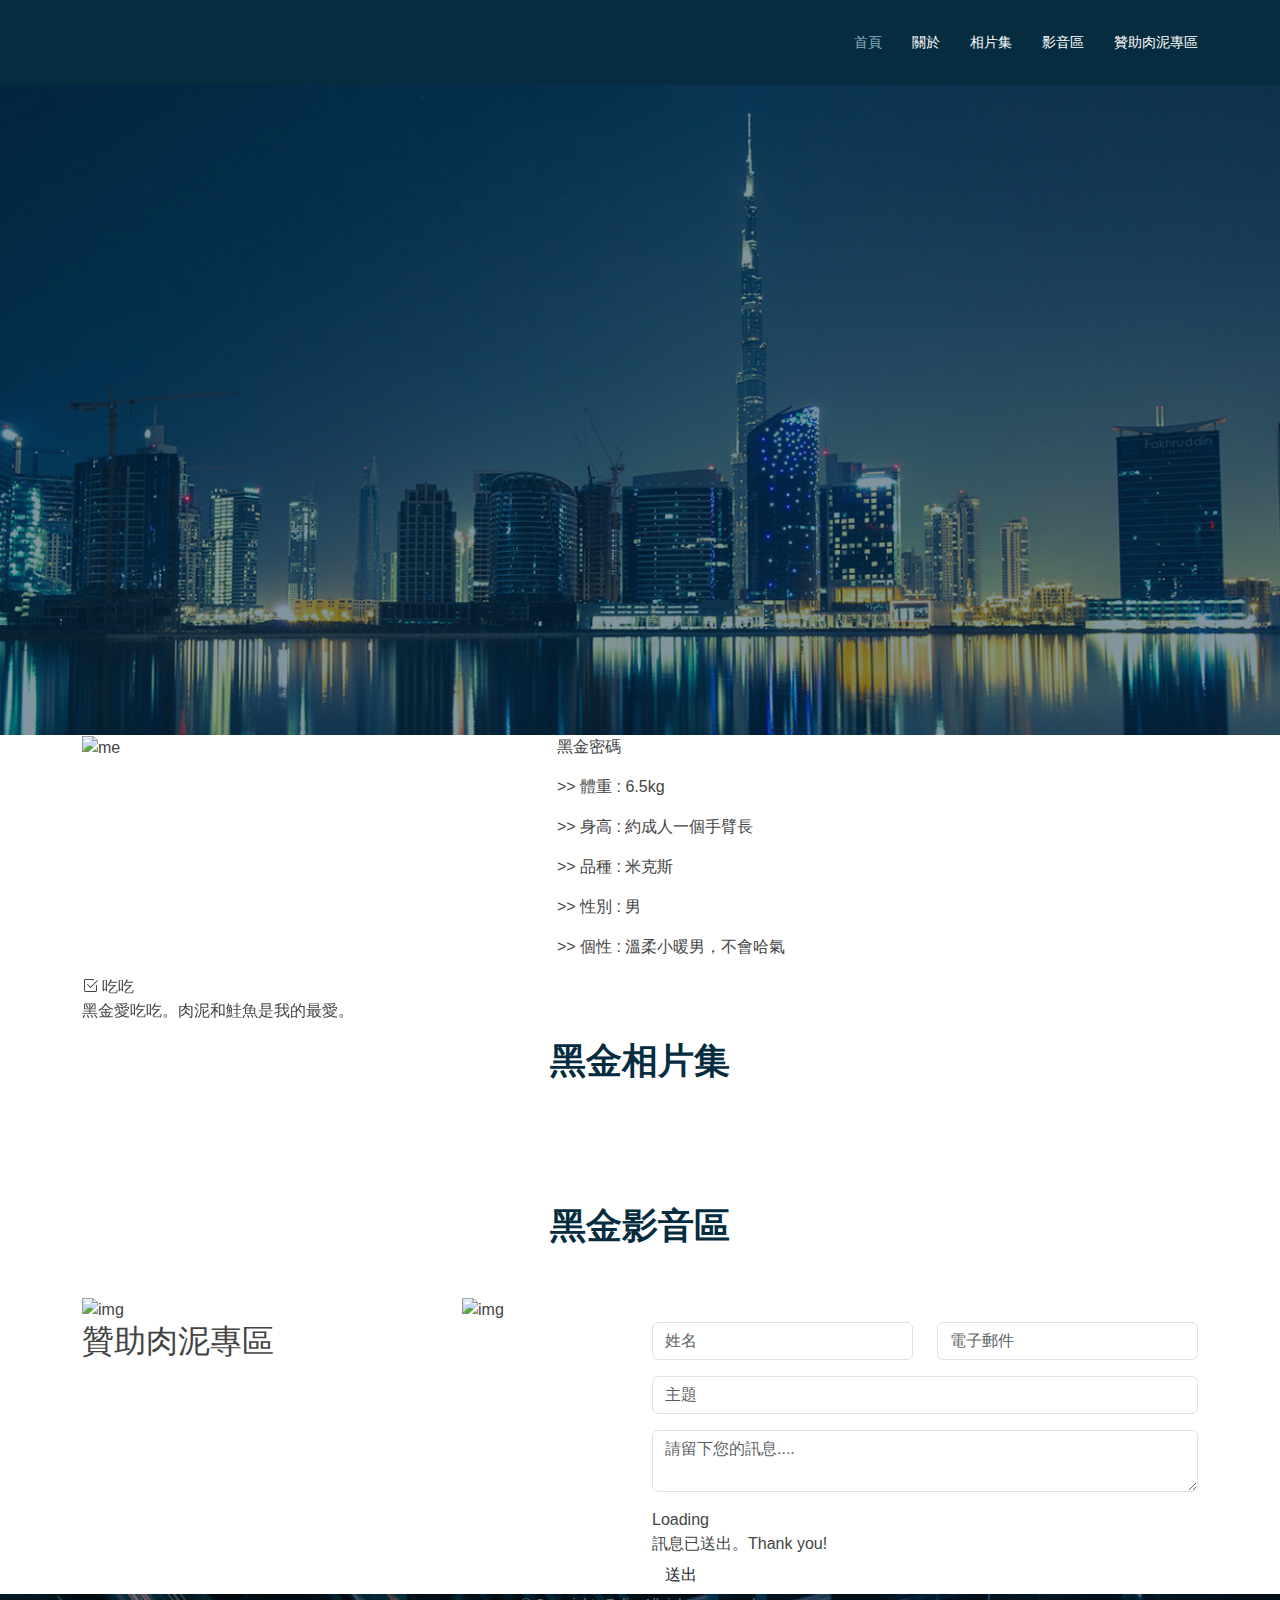
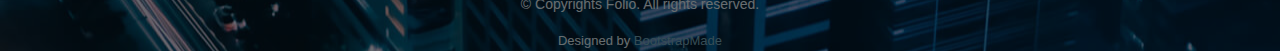
==== commit bf2e3a65: "Add files via upload" ====
--- a/index.html
+++ b/index.html
@@ -1,11 +1,11 @@
-﻿<!DOCTYPE html>
+<!DOCTYPE html>
 <html lang="en">
 
 <head>
   <meta charset="utf-8">
   <meta content="width=device-width, initial-scale=1.0" name="viewport">
 
-  <title>Vlava Bootstrap Template - Index</title>
+  <title>黑金王國 - Index</title>
   <meta content="" name="description">
   <meta content="" name="keywords">
 
@@ -14,23 +14,22 @@
   <link href="assets/img/apple-touch-icon.png" rel="apple-touch-icon">
 
   <!-- Google Fonts -->
-  <link href="https://fonts.googleapis.com/css?family=Open+Sans:300,300i,400,400i,600,600i,700,700i|Raleway:300,300i,400,400i,500,500i,600,600i,700,700i|Poppins:300,300i,400,400i,500,500i,600,600i,700,700i" rel="stylesheet">
+  <link href="https://fonts.googleapis.com/css?family=Poppins:300,300i,400,400i,500,500i,600,600i,700,700i|Playfair+Display:400,400i,500,500i,600,600i,700,700i,900,900i" rel="stylesheet">
 
   <!-- Vendor CSS Files -->
   <link href="assets/vendor/bootstrap/css/bootstrap.min.css" rel="stylesheet">
   <link href="assets/vendor/bootstrap-icons/bootstrap-icons.css" rel="stylesheet">
   <link href="assets/vendor/boxicons/css/boxicons.min.css" rel="stylesheet">
   <link href="assets/vendor/glightbox/css/glightbox.min.css" rel="stylesheet">
-  <link href="assets/vendor/remixicon/remixicon.css" rel="stylesheet">
   <link href="assets/vendor/swiper/swiper-bundle.min.css" rel="stylesheet">
 
   <!-- Template Main CSS File -->
   <link href="assets/css/style.css" rel="stylesheet">
 
   <!-- =======================================================
-  * Template Name: Vlava
-  * Updated: Sep 18 2023 with Bootstrap v5.3.2
-  * Template URL: https://bootstrapmade.com/vlava-free-bootstrap-one-page-template/
+  * Template Name: Folio
+  * Updated: Nov 17 2023 with Bootstrap v5.3.2
+  * Template URL: https://bootstrapmade.com/folio-bootstrap-portfolio-template/
   * Author: BootstrapMade.com
   * License: https://bootstrapmade.com/license/
   ======================================================== -->
@@ -39,41 +38,20 @@
 <body>
 
   <!-- ======= Header ======= -->
-  <header id="header" class="fixed-top d-flex align-items-center header-transparent">
+  <header id="header" class="fixed-top ">
     <div class="container d-flex align-items-center justify-content-between">
 
-      <div class="logo">
-        <h1><a href="index.html">Vlava</a></h1>
-        <!-- Uncomment below if you prefer to use an image logo -->
-        <!-- <a href="index.html"><img src="assets/img/logo.png" alt="" class="img-fluid"></a>-->
-      </div>
+      <a href="index.html" class="logo"><img src="assets/img/logo.png" alt="" class="img-fluid"></a>
+      <!-- Uncomment below if you prefer to use an text logo -->
+      <!-- <h1 class="logo"><a href="index.html">Folio</a></h1> -->
 
       <nav id="navbar" class="navbar">
         <ul>
-          <li><a class="nav-link scrollto active" href="#hero">Home</a></li>
-          <li><a class="nav-link scrollto" href="#about">About</a></li>
-          <li><a class="nav-link scrollto" href="#services">Services</a></li>
-          <li><a class="nav-link scrollto " href="#portfolio">Portfolio</a></li>
-          <li><a class="nav-link scrollto" href="#team">Team</a></li>
-          <li><a class="nav-link scrollto" href="#pricing">Pricing</a></li>
-          <li class="dropdown"><a href="#"><span>Drop Down</span> <i class="bi bi-chevron-down"></i></a>
-            <ul>
-              <li><a href="#">Drop Down 1</a></li>
-              <li class="dropdown"><a href="#"><span>Deep Drop Down</span> <i class="bi bi-chevron-right"></i></a>
-                <ul>
-                  <li><a href="#">Deep Drop Down 1</a></li>
-                  <li><a href="#">Deep Drop Down 2</a></li>
-                  <li><a href="#">Deep Drop Down 3</a></li>
-                  <li><a href="#">Deep Drop Down 4</a></li>
-                  <li><a href="#">Deep Drop Down 5</a></li>
-                </ul>
-              </li>
-              <li><a href="#">Drop Down 2</a></li>
-              <li><a href="#">Drop Down 3</a></li>
-              <li><a href="#">Drop Down 4</a></li>
-            </ul>
-          </li>
-          <li><a class="nav-link scrollto" href="#contact">Contact</a></li>
+          <li><a class="nav-link scrollto active" href="#hero">首頁</a></li>
+          <li><a class="nav-link scrollto" href="#about">關於</a></li>
+          <li><a class="nav-link  scrollto" href="#portfolio">相片集</a></li>
+          <li><a class="nav-link  scrollto" href="#journal">影音區</a></li>
+          <li><a class="nav-link scrollto" href="#contact">贊助肉泥專區</a></li>
         </ul>
         <i class="bi bi-list mobile-nav-toggle"></i>
       </nav><!-- .navbar -->
@@ -82,200 +60,98 @@
   </header><!-- End Header -->
 
   <!-- ======= Hero Section ======= -->
-  <section id="hero">
-    <div class="hero-container">
-      <h1>Easy start with Vlava</h1>
-      <h2>We are team of talented designers making websites with Bootstrap</h2>
-      <a href="#about" class="btn-get-started scrollto">Get Started</a>
+  <div id="hero" class="home">
+
+    <div class="container">
+      <div class="hero-content">
+        <h1><span class="typed" data-typed-items= "古靈精怪的,乖巧可愛的,慵懶神秘的,帥氣傲嬌的"></span></h1>
+        <p>我是黑金，我是一隻貓。歡迎來到我的王國。</p>
+      </div>
     </div>
-  </section><!-- End Hero -->
+  </div><!-- End Hero -->
 
   <main id="main">
 
     <!-- ======= About Section ======= -->
-    <section id="about" class="about">
-      <div class="container">
-
-        <div class="row content">
-          <div class="col-lg-6">
-            <h2>Eum ipsam laborum deleniti velitena</h2>
-            <h3>Voluptatem dignissimos provident quasi corporis voluptates sit assum perenda sruen jonee trave</h3>
-          </div>
-          <div class="col-lg-6 pt-4 pt-lg-0">
-            <p>
-              Ullamco laboris nisi ut aliquip ex ea commodo consequat. Duis aute irure dolor in reprehenderit in voluptate
-              velit esse cillum dolore eu fugiat nulla pariatur. Excepteur sint occaecat cupidatat non proident, sunt in
-              culpa qui officia deserunt mollit anim id est laborum
-            </p>
-            <ul>
-              <li><i class="ri-check-double-line"></i> Ullamco laboris nisi ut aliquip ex ea commodo consequa</li>
-              <li><i class="ri-check-double-line"></i> Duis aute irure dolor in reprehenderit in voluptate velit</li>
-              <li><i class="ri-check-double-line"></i> Ullamco laboris nisi ut aliquip ex ea commodo consequat. Duis aute irure dolor in reprehenderit in</li>
-            </ul>
-            <p class="fst-italic">
-              Lorem ipsum dolor sit amet, consectetur adipiscing elit, sed do eiusmod tempor incididunt ut labore et dolore
-              magna aliqua.
-            </p>
-          </div>
-        </div>
-
-      </div>
-    </section><!-- End About Section -->
+    <div id="about" class="paddsection">
+      <div class="container">
+        <div class="row justify-content-between">
+
+          <div class="col-lg-4 ">
+            <div class="div-img-bg">
+              <div class="about-img">
+                <img src="assets/img/me1.jpg" class="img-responsive" alt="me">
+              </div>
+            </div>
+          </div>
+
+          <div class="col-lg-7">
+            <div class="about-descr">
+
+              <p class="p-heading">黑金密碼</p>
+              <p class="separator">>> 體重 : 6.5kg</p>
+              <p class="separator">>> 身高 : 約成人一個手臂長</p>
+              <p class="separator">>> 品種 : 米克斯</p>
+              <p class="separator">>> 性別 : 男</p>
+              <p class="separator">>> 個性 : 溫柔小暖男，不會哈氣</p>
+            </div>
+          </div>
+        </div>
+      </div>
+    </div><!-- End About Section -->
 
     <!-- ======= Services Section ======= -->
-    <section id="services" class="services section-bg">
-      <div class="container">
-
-        <div class="section-title">
-          <h2>Services</h2>
-          <p>Magnam dolores commodi suscipit eius consequatur ex aliquid</p>
-        </div>
-
-        <div class="row">
-          <div class="col-lg-4 col-md-6 icon-box">
-            <div class="icon"><i class="bi bi-briefcase"></i></div>
-            <h4 class="title"><a href="">Lorem Ipsum</a></h4>
-            <p class="description">Voluptatum deleniti atque corrupti quos dolores et quas molestias excepturi sint occaecati cupiditate non provident</p>
-          </div>
-          <div class="col-lg-4 col-md-6 icon-box">
-            <div class="icon"><i class="bi bi-card-checklist"></i></div>
-            <h4 class="title"><a href="">Dolor Sitema</a></h4>
-            <p class="description">Minim veniam, quis nostrud exercitation ullamco laboris nisi ut aliquip ex ea commodo consequat tarad limino ata</p>
-          </div>
-          <div class="col-lg-4 col-md-6 icon-box">
-            <div class="icon"><i class="bi bi-bar-chart"></i></div>
-            <h4 class="title"><a href="">Sed ut perspiciatis</a></h4>
-            <p class="description">Duis aute irure dolor in reprehenderit in voluptate velit esse cillum dolore eu fugiat nulla pariatur</p>
-          </div>
-          <div class="col-lg-4 col-md-6 icon-box">
-            <div class="icon"><i class="bi bi-binoculars"></i></div>
-            <h4 class="title"><a href="">Magni Dolores</a></h4>
-            <p class="description">Excepteur sint occaecat cupidatat non proident, sunt in culpa qui officia deserunt mollit anim id est laborum</p>
-          </div>
-          <div class="col-lg-4 col-md-6 icon-box">
-            <div class="icon"><i class="bi bi-brightness-high"></i></div>
-            <h4 class="title"><a href="">Nemo Enim</a></h4>
-            <p class="description">At vero eos et accusamus et iusto odio dignissimos ducimus qui blanditiis praesentium voluptatum deleniti atque</p>
-          </div>
-          <div class="col-lg-4 col-md-6 icon-box">
-            <div class="icon"><i class="bi bi-calendar4-week"></i></div>
-            <h4 class="title"><a href="">Eiusmod Tempor</a></h4>
-            <p class="description">Et harum quidem rerum facilis est et expedita distinctio. Nam libero tempore, cum soluta nobis est eligendi</p>
-          </div>
-        </div>
-
-      </div>
-    </section><!-- End Services Section -->
-
-    <!-- ======= Featured Section ======= -->
-    <section id="featured" class="featured">
-      <div class="container">
-
-        <div class="row">
-          <div class="col-lg-4 col-md-6 d-flex align-items-stretch mb-5 mb-lg-0">
-            <div class="card">
-              <img src="assets/img/featured-1.jpg" class="card-img-top" alt="...">
-              <div class="card-body">
-                <h5 class="card-title"><a href="">Autem sunt earum</a></h5>
-                <p class="card-text">Et architecto provident deleniti facere repellat nobis iste. Id facere quia quae dolores dolorem tempore</p>
-                <a href="#" class="btn">Explore more</a>
-              </div>
-            </div>
-          </div>
-          <div class="col-lg-4 col-md-6 d-flex align-items-stretch mb-5 mb-lg-0">
-            <div class="card">
-              <img src="assets/img/featured-2.jpg" class="card-img-top" alt="...">
-              <div class="card-body">
-                <h5 class="card-title"><a href="">Nobis et tempore</a></h5>
-                <p class="card-text">Ut quas omnis est. Non et aut tempora dignissimos similique in dignissimos. Sit incidunt et odit iusto</p>
-                <a href="#" class="btn">Explore more</a>
-              </div>
-            </div>
-          </div>
-          <div class="col-lg-4 col-md-6 d-flex align-items-stretch mb-5 mb-lg-0">
-            <div class="card">
-              <img src="assets/img/featured-3.jpg" class="card-img-top" alt="...">
-              <div class="card-body">
-                <h5 class="card-title"><a href="">Facere quia quae dolores</a></h5>
-                <p class="card-text">Modi ut et delectus. Modi nobis saepe voluptates nostrum. Sed quod consequatur quia provident dera</p>
-                <a href="#" class="btn">Explore more</a>
-              </div>
-            </div>
-          </div>
-        </div>
-
-      </div>
-    </section><!-- End Featured Section -->
-
-    <!-- ======= Testimonials Section ======= -->
-    <section id="testimonials" class="testimonials">
-      <div class="container position-relative">
-
-        <div class="testimonials-slider swiper" data-aos="fade-up" data-aos-delay="100">
+    <div id="services">
+      <div class="container">
+        
+        <div class="services-slider swiper" data-aos="fade-up" data-aos-delay="100">
           <div class="swiper-wrapper">
 
             <div class="swiper-slide">
-              <div class="testimonial-item">
-                <img src="assets/img/testimonials/testimonials-1.jpg" class="testimonial-img" alt="">
-                <h3>Saul Goodman</h3>
-                <h4>Ceo &amp; Founder</h4>
-                <p>
-                  <i class="bx bxs-quote-alt-left quote-icon-left"></i>
-                  Proin iaculis purus consequat sem cure digni ssim donec porttitora entum suscipit rhoncus. Accusantium quam, ultricies eget id, aliquam eget nibh et. Maecen aliquam, risus at semper.
-                  <i class="bx bxs-quote-alt-right quote-icon-right"></i>
-                </p>
-              </div>
-            </div><!-- End testimonial item -->
-
-            <div class="swiper-slide">
-              <div class="testimonial-item">
-                <img src="assets/img/testimonials/testimonials-2.jpg" class="testimonial-img" alt="">
-                <h3>Sara Wilsson</h3>
-                <h4>Designer</h4>
-                <p>
-                  <i class="bx bxs-quote-alt-left quote-icon-left"></i>
-                  Export tempor illum tamen malis malis eram quae irure esse labore quem cillum quid cillum eram malis quorum velit fore eram velit sunt aliqua noster fugiat irure amet legam anim culpa.
-                  <i class="bx bxs-quote-alt-right quote-icon-right"></i>
-                </p>
-              </div>
-            </div><!-- End testimonial item -->
-
-            <div class="swiper-slide">
-              <div class="testimonial-item">
-                <img src="assets/img/testimonials/testimonials-3.jpg" class="testimonial-img" alt="">
-                <h3>Jena Karlis</h3>
-                <h4>Store Owner</h4>
-                <p>
-                  <i class="bx bxs-quote-alt-left quote-icon-left"></i>
-                  Enim nisi quem export duis labore cillum quae magna enim sint quorum nulla quem veniam duis minim tempor labore quem eram duis noster aute amet eram fore quis sint minim.
-                  <i class="bx bxs-quote-alt-right quote-icon-right"></i>
-                </p>
-              </div>
-            </div><!-- End testimonial item -->
-
-            <div class="swiper-slide">
-              <div class="testimonial-item">
-                <img src="assets/img/testimonials/testimonials-4.jpg" class="testimonial-img" alt="">
-                <h3>Matt Brandon</h3>
-                <h4>Freelancer</h4>
-                <p>
-                  <i class="bx bxs-quote-alt-left quote-icon-left"></i>
-                  Fugiat enim eram quae cillum dolore dolor amet nulla culpa multos export minim fugiat minim velit minim dolor enim duis veniam ipsum anim magna sunt elit fore quem dolore labore illum veniam.
-                  <i class="bx bxs-quote-alt-right quote-icon-right"></i>
-                </p>
-              </div>
-            </div><!-- End testimonial item -->
-
-            <div class="swiper-slide">
-              <div class="testimonial-item">
-                <img src="assets/img/testimonials/testimonials-5.jpg" class="testimonial-img" alt="">
-                <h3>John Larson</h3>
-                <h4>Entrepreneur</h4>
-                <p>
-                  <i class="bx bxs-quote-alt-left quote-icon-left"></i>
-                  Quis quorum aliqua sint quem legam fore sunt eram irure aliqua veniam tempor noster veniam enim culpa labore duis sunt culpa nulla illum cillum fugiat legam esse veniam culpa fore nisi cillum quid.
-                  <i class="bx bxs-quote-alt-right quote-icon-right"></i>
-                </p>
+              <div class="services-block">
+                <i class="bi bi-check2-square"></i>
+                <span>吃吃</span>
+                <p class="separator">黑金愛吃吃。肉泥和鮭魚是我的最愛。</p>
+              </div>
+            </div><!-- End testimonial item -->
+
+            <div class="swiper-slide">
+              <div class="services-block">
+                <i class="bi bi-check2-circle"></i>
+                <span>睡覺</span>
+                <p class="separator">黑金愛睡睡。知道嗎？成年貓貓每天的睡眠時間是13~16個小時。</p>
+              </div>
+            </div><!-- End testimonial item -->
+
+            <div class="swiper-slide">
+              <div class="services-block">
+                <i class="bi bi-check2-square"></i>
+                <span>玩耍</span>
+                <p class="separator">黑金愛玩耍。居家小獵人就是我，我最喜歡在家模擬狩獵</p>
+              </div>
+            </div><!-- End testimonial item -->
+
+            <div class="swiper-slide">
+              <div class="services-block">
+                <i class="bi bi-check2-circle"></i>
+                <span>閒晃</span>
+                <p class="separator">黑金愛閒晃。探險、注意家裡的吹風草動，我是稱職的小衛兵</p>
+              </div>
+            </div><!-- End testimonial item -->
+
+            <div class="swiper-slide">
+              <div class="services-block">
+                <i class="bi bi-check2-square"></i>
+                <span>放空</span>
+                <p class="separator">黑金愛放空。慵懶地趴在窗前看風景是我每天必做的一件事</p>
+              </div>
+            </div><!-- End testimonial item -->
+
+            <div class="swiper-slide">
+              <div class="services-block">
+                <i class="bi bi-check2-circle"></i>
+                <span>思考貓生</span>
+                <p class="separator">黑金愛思考貓生。存在的意義是什麼？黑金哲學家每天都在思考著...</p>
               </div>
             </div><!-- End testimonial item -->
 
@@ -284,465 +160,181 @@
         </div>
 
       </div>
-    </section><!-- End Testimonials Section -->
+
+    </div><!-- End Services Section -->
 
     <!-- ======= Portfolio Section ======= -->
-    <section id="portfolio" class="portfolio">
-      <div class="container">
-
-        <div class="section-title">
-          <h2>Portfolio</h2>
-          <p>Magnam dolores commodi suscipit onsequatur ex aliquid fuga eum quidem</p>
-        </div>
-
-        <div class="row">
-          <div class="col-lg-12 d-flex justify-content-center">
-            <ul id="portfolio-flters">
-              <li data-filter="*" class="filter-active">All</li>
-              <li data-filter=".filter-app">App</li>
-              <li data-filter=".filter-card">Card</li>
-              <li data-filter=".filter-web">Web</li>
-            </ul>
-          </div>
-        </div>
+    <div id="portfolio" class="paddsection">
+
+      <div class="container">
+        <div class="section-title text-center">
+          <h2>黑金相片集</h2>
+        </div>
+      </div>
+
+      <div class="container">
 
         <div class="row portfolio-container">
 
           <div class="col-lg-4 col-md-6 portfolio-item filter-app">
-            <img src="assets/img/portfolio/portfolio-1.jpg" class="img-fluid" alt="">
-            <div class="portfolio-info">
-              <h4>App 1</h4>
-              <p>App</p>
-              <a href="assets/img/portfolio/portfolio-1.jpg" data-gallery="portfolioGallery" class="portfolio-lightbox preview-link" title="App 1"><i class="bx bx-plus"></i></a>
-              <a href="portfolio-details.html" class="details-link" title="More Details"><i class="bx bx-link"></i></a>
-            </div>
-          </div>
-
-          <div class="col-lg-4 col-md-6 portfolio-item filter-web">
-            <img src="assets/img/portfolio/portfolio-2.jpg" class="img-fluid" alt="">
-            <div class="portfolio-info">
-              <h4>Web 3</h4>
-              <p>Web</p>
-              <a href="assets/img/portfolio/portfolio-2.jpg" data-gallery="portfolioGallery" class="portfolio-lightbox preview-link" title="Web 3"><i class="bx bx-plus"></i></a>
-              <a href="portfolio-details.html" class="details-link" title="More Details"><i class="bx bx-link"></i></a>
-            </div>
-          </div>
-
-          <div class="col-lg-4 col-md-6 portfolio-item filter-app">
-            <img src="assets/img/portfolio/portfolio-3.jpg" class="img-fluid" alt="">
-            <div class="portfolio-info">
-              <h4>App 2</h4>
-              <p>App</p>
-              <a href="assets/img/portfolio/portfolio-3.jpg" data-gallery="portfolioGallery" class="portfolio-lightbox preview-link" title="App 2"><i class="bx bx-plus"></i></a>
-              <a href="portfolio-details.html" class="details-link" title="More Details"><i class="bx bx-link"></i></a>
-            </div>
-          </div>
-
-          <div class="col-lg-4 col-md-6 portfolio-item filter-card">
-            <img src="assets/img/portfolio/portfolio-4.jpg" class="img-fluid" alt="">
-            <div class="portfolio-info">
-              <h4>Card 2</h4>
-              <p>Card</p>
-              <a href="assets/img/portfolio/portfolio-4.jpg" data-gallery="portfolioGallery" class="portfolio-lightbox preview-link" title="Card 2"><i class="bx bx-plus"></i></a>
-              <a href="portfolio-details.html" class="details-link" title="More Details"><i class="bx bx-link"></i></a>
-            </div>
-          </div>
-
-          <div class="col-lg-4 col-md-6 portfolio-item filter-web">
-            <img src="assets/img/portfolio/portfolio-5.jpg" class="img-fluid" alt="">
-            <div class="portfolio-info">
-              <h4>Web 2</h4>
-              <p>Web</p>
-              <a href="assets/img/portfolio/portfolio-5.jpg" data-gallery="portfolioGallery" class="portfolio-lightbox preview-link" title="Web 2"><i class="bx bx-plus"></i></a>
-              <a href="portfolio-details.html" class="details-link" title="More Details"><i class="bx bx-link"></i></a>
-            </div>
-          </div>
-
-          <div class="col-lg-4 col-md-6 portfolio-item filter-app">
-            <img src="assets/img/portfolio/portfolio-6.jpg" class="img-fluid" alt="">
-            <div class="portfolio-info">
-              <h4>App 3</h4>
-              <p>App</p>
-              <a href="assets/img/portfolio/portfolio-6.jpg" data-gallery="portfolioGallery" class="portfolio-lightbox preview-link" title="App 3"><i class="bx bx-plus"></i></a>
-              <a href="portfolio-details.html" class="details-link" title="More Details"><i class="bx bx-link"></i></a>
-            </div>
-          </div>
-
-          <div class="col-lg-4 col-md-6 portfolio-item filter-card">
-            <img src="assets/img/portfolio/portfolio-7.jpg" class="img-fluid" alt="">
-            <div class="portfolio-info">
-              <h4>Card 1</h4>
-              <p>Card</p>
-              <a href="assets/img/portfolio/portfolio-7.jpg" data-gallery="portfolioGallery" class="portfolio-lightbox preview-link" title="Card 1"><i class="bx bx-plus"></i></a>
-              <a href="portfolio-details.html" class="details-link" title="More Details"><i class="bx bx-link"></i></a>
-            </div>
-          </div>
-
-          <div class="col-lg-4 col-md-6 portfolio-item filter-card">
-            <img src="assets/img/portfolio/portfolio-8.jpg" class="img-fluid" alt="">
-            <div class="portfolio-info">
-              <h4>Card 3</h4>
-              <p>Card</p>
-              <a href="assets/img/portfolio/portfolio-8.jpg" data-gallery="portfolioGallery" class="portfolio-lightbox preview-link" title="Card 3"><i class="bx bx-plus"></i></a>
-              <a href="portfolio-details.html" class="details-link" title="More Details"><i class="bx bx-link"></i></a>
-            </div>
-          </div>
-
-          <div class="col-lg-4 col-md-6 portfolio-item filter-web">
-            <img src="assets/img/portfolio/portfolio-9.jpg" class="img-fluid" alt="">
-            <div class="portfolio-info">
-              <h4>Web 3</h4>
-              <p>Web</p>
-              <a href="assets/img/portfolio/portfolio-9.jpg" data-gallery="portfolioGallery" class="portfolio-lightbox preview-link" title="Web 3"><i class="bx bx-plus"></i></a>
-              <a href="portfolio-details.html" class="details-link" title="More Details"><i class="bx bx-link"></i></a>
-            </div>
-          </div>
-
-        </div>
-
-      </div>
-    </section><!-- End Portfolio Section -->
-
-    <!-- ======= Team Section ======= -->
-    <section id="team" class="team section-bg">
-      <div class="container">
-
-        <div class="section-title">
-          <h2>Team</h2>
-          <p>Sit sint consectetur velit. Quisquam quos quisquam cupiditate</p>
-        </div>
-
-        <div class="row">
-
-          <div class="col-lg-3 col-md-6 d-flex align-items-stretch">
-            <div class="member">
-              <div class="member-img">
-                <img src="assets/img/team/team-1.jpg" class="img-fluid" alt="">
-                <div class="social">
-                  <a href=""><i class="bi bi-twitter"></i></a>
-                  <a href=""><i class="bi bi-facebook"></i></a>
-                  <a href=""><i class="bi bi-instagram"></i></a>
-                  <a href=""><i class="bi bi-linkedin"></i></a>
+            <img src="assets/img/portfolio/cat01.jpg" class="img-fluid" alt="">
+          </div>
+
+          <div class="col-lg-4 col-md-6 portfolio-item filter-app">
+            <img src="assets/img/portfolio/cat02.jpg" class="img-fluid" alt="">
+          </div>
+
+          <div class="col-lg-4 col-md-6 portfolio-item filter-app">
+            <img src="assets/img/portfolio/cat03.jpg" class="img-fluid" alt="">
+          </div>
+
+          <div class="col-lg-4 col-md-6 portfolio-item filter-app">
+            <img src="assets/img/portfolio/cat04.jpg" class="img-fluid" alt="">
+          </div>
+
+          <div class="col-lg-4 col-md-6 portfolio-item filter-app">
+            <img src="assets/img/portfolio/cat05.jpg" class="img-fluid" alt="">
+          </div>
+
+          <div class="col-lg-4 col-md-6 portfolio-item filter-app">
+            <img src="assets/img/portfolio/cat06.jpg" class="img-fluid" alt="">
+          </div>
+
+          
+          <div class="col-lg-4 col-md-6 portfolio-item filter-app">
+            <img src="assets/img/portfolio/cat07.jpg" class="img-fluid" alt="">
+          </div>
+          
+          <div class="col-lg-4 col-md-6 portfolio-item filter-app">
+            <img src="assets/img/portfolio/cat08.jpg" class="img-fluid" alt="">
+          </div>
+          
+          <div class="col-lg-4 col-md-6 portfolio-item filter-app">
+            <img src="assets/img/portfolio/cat09.jpg" class="img-fluid" alt="">
+          </div>
+      </div>
+
+    </div><!-- End Portfolio Section -->
+
+    <!-- ======= Journal Section ======= -->
+    <div id="journal" class="paddsection">
+
+      <div class="container">
+        <div class="section-title text-center">
+          <h2>黑金影音區</h2>
+        </div>
+      </div>
+
+      <div class="container">
+        <div class="journal-block">
+          <div class="row">
+
+            <div class="col-lg-4 col-md-6">
+              <div class="journal-info">
+
+                <img src="assets/img/blog-cat-1.MP4" class="img-responsive" alt="img">
+
+              </div>
+            </div>
+
+            <div class="col-lg-4 col-md-6">
+              <div class="journal-info">
+
+                <img src="assets/img/blog-cat-3.MP4" class="img-responsive" alt="img">
+
+              </div>
+            </div>
+
+          </div>
+        </div>
+      </div>
+
+    </div><!-- End Journal Section -->
+
+    <!-- ======= Contact Section ======= -->
+    <div id="contact" class="paddsection">
+      <div class="container">
+        <div class="contact-block1">
+          <div class="row">
+
+            <div class="col-lg-6">
+              <div class="contact-contact">
+
+                <h2 class="mb-30">贊助肉泥專區</h2>
+
+              </div>
+            </div>
+
+            <div class="col-lg-6">
+              <form action="forms/contact.php" method="post" role="form" class="php-email-form">
+                <div class="row gy-3">
+
+                  <div class="col-lg-6">
+                    <div class="form-group contact-block1">
+                      <input type="text" name="name" class="form-control" id="name" placeholder="姓名" required>
+                    </div>
+                  </div>
+
+                  <div class="col-lg-6">
+                    <div class="form-group">
+                      <input type="email" class="form-control" name="email" id="email" placeholder="電子郵件" required>
+                    </div>
+                  </div>
+
+                  <div class="col-lg-12">
+                    <div class="form-group">
+                      <input type="text" class="form-control" name="subject" id="subject" placeholder="主題" required>
+                    </div>
+                  </div>
+
+                  <div class="col-lg-12">
+                    <div class="form-group">
+                      <textarea class="form-control" name="message" placeholder="請留下您的訊息...." required></textarea>
+                    </div>
+                  </div>
+
+                  <div class="col-lg-12">
+                    <div class="loading">Loading</div>
+                    <div class="error-message"></div>
+                    <div class="sent-message">訊息已送出。Thank you!</div>
+                  </div>
+
+                  <div class="mt-0">
+                    <input type="submit" class="btn btn-defeault btn-send" value="送出">
+                  </div>
+
                 </div>
-              </div>
-              <div class="member-info">
-                <h4>Walter White</h4>
-                <span>Chief Executive Officer</span>
-              </div>
-            </div>
-          </div>
-
-          <div class="col-lg-3 col-md-6 d-flex align-items-stretch">
-            <div class="member">
-              <div class="member-img">
-                <img src="assets/img/team/team-2.jpg" class="img-fluid" alt="">
-                <div class="social">
-                  <a href=""><i class="bi bi-twitter"></i></a>
-                  <a href=""><i class="bi bi-facebook"></i></a>
-                  <a href=""><i class="bi bi-instagram"></i></a>
-                  <a href=""><i class="bi bi-linkedin"></i></a>
-                </div>
-              </div>
-              <div class="member-info">
-                <h4>Sarah Jhonson</h4>
-                <span>Product Manager</span>
-              </div>
-            </div>
-          </div>
-
-          <div class="col-lg-3 col-md-6 d-flex align-items-stretch">
-            <div class="member">
-              <div class="member-img">
-                <img src="assets/img/team/team-3.jpg" class="img-fluid" alt="">
-                <div class="social">
-                  <a href=""><i class="bi bi-twitter"></i></a>
-                  <a href=""><i class="bi bi-facebook"></i></a>
-                  <a href=""><i class="bi bi-instagram"></i></a>
-                  <a href=""><i class="bi bi-linkedin"></i></a>
-                </div>
-              </div>
-              <div class="member-info">
-                <h4>William Anderson</h4>
-                <span>CTO</span>
-              </div>
-            </div>
-          </div>
-
-          <div class="col-lg-3 col-md-6 d-flex align-items-stretch">
-            <div class="member">
-              <div class="member-img">
-                <img src="assets/img/team/team-4.jpg" class="img-fluid" alt="">
-                <div class="social">
-                  <a href=""><i class="bi bi-twitter"></i></a>
-                  <a href=""><i class="bi bi-facebook"></i></a>
-                  <a href=""><i class="bi bi-instagram"></i></a>
-                  <a href=""><i class="bi bi-linkedin"></i></a>
-                </div>
-              </div>
-              <div class="member-info">
-                <h4>Amanda Jepson</h4>
-                <span>Accountant</span>
-              </div>
-            </div>
-          </div>
-
-        </div>
-
-      </div>
-    </section><!-- End Team Section -->
-
-    <!-- ======= Pricing Section ======= -->
-    <section id="pricing" class="pricing">
-      <div class="container">
-
-        <div class="section-title">
-          <h2>Pricing</h2>
-          <p>Magnam dolores commodi suscipit eius consequatur ex aliquid fuga eum quidem</p>
-        </div>
-
-        <div class="row">
-
-          <div class="col-lg-4 col-md-6">
-            <div class="box">
-              <h3>Free</h3>
-              <h4><sup>$</sup>0<span> / month</span></h4>
-              <ul>
-                <li>Aida dere</li>
-                <li>Nec feugiat nisl</li>
-                <li>Nulla at volutpat dola</li>
-                <li class="na">Pharetra massa</li>
-                <li class="na">Massa ultricies mi</li>
-              </ul>
-              <div class="btn-wrap">
-                <a href="#" class="btn-buy">Buy Now</a>
-              </div>
-            </div>
-          </div>
-
-          <div class="col-lg-4 col-md-6 mt-4 mt-md-0">
-            <div class="box featured">
-              <h3>Business</h3>
-              <h4><sup>$</sup>19<span> / month</span></h4>
-              <ul>
-                <li>Aida dere</li>
-                <li>Nec feugiat nisl</li>
-                <li>Nulla at volutpat dola</li>
-                <li>Pharetra massa</li>
-                <li class="na">Massa ultricies mi</li>
-              </ul>
-              <div class="btn-wrap">
-                <a href="#" class="btn-buy">Buy Now</a>
-              </div>
-            </div>
-          </div>
-
-          <div class="col-lg-4 col-md-6 mt-4 mt-lg-0">
-            <div class="box">
-              <h3>Developer</h3>
-              <h4><sup>$</sup>29<span> / month</span></h4>
-              <ul>
-                <li>Aida dere</li>
-                <li>Nec feugiat nisl</li>
-                <li>Nulla at volutpat dola</li>
-                <li>Pharetra massa</li>
-                <li>Massa ultricies mi</li>
-              </ul>
-              <div class="btn-wrap">
-                <a href="#" class="btn-buy">Buy Now</a>
-              </div>
-            </div>
-          </div>
-
-        </div>
-
-      </div>
-    </section><!-- End Pricing Section -->
-
-    <!-- ======= Frequently Asked Questions Section ======= -->
-    <section id="faq" class="faq">
-      <div class="container">
-
-        <div class="section-title">
-          <h2>Frequently Asked Questions</h2>
-        </div>
-
-        <div class="row  d-flex align-items-stretch">
-
-          <div class="col-lg-6 faq-item">
-            <i class="bx bx-help-circle"></i>
-            <h4>Non consectetur a erat nam at lectus urna duis?</h4>
-            <p>
-              Feugiat pretium nibh ipsum consequat. Tempus iaculis urna id volutpat lacus laoreet non curabitur gravida. Venenatis lectus magna fringilla urna porttitor rhoncus dolor purus non.
-            </p>
-          </div>
-
-          <div class="col-lg-6 faq-item">
-            <i class="bx bx-help-circle"></i>
-            <h4>Feugiat scelerisque varius morbi enim nunc faucibus a pellentesque?</h4>
-            <p>
-              Dolor sit amet consectetur adipiscing elit pellentesque habitant morbi. Id interdum velit laoreet id donec ultrices. Fringilla phasellus faucibus scelerisque eleifend donec pretium. Est pellentesque elit ullamcorper dignissim.
-            </p>
-          </div>
-
-          <div class="col-lg-6 faq-item">
-            <i class="bx bx-help-circle"></i>
-            <h4>Dolor sit amet consectetur adipiscing elit pellentesque habitant morbi?</h4>
-            <p>
-              Eleifend mi in nulla posuere sollicitudin aliquam ultrices sagittis orci. Faucibus pulvinar elementum integer enim. Sem nulla pharetra diam sit amet nisl suscipit. Rutrum tellus pellentesque eu tincidunt. Lectus urna duis convallis convallis tellus.
-            </p>
-          </div>
-
-          <div class="col-lg-6 faq-item">
-            <i class="bx bx-help-circle"></i>
-            <h4>Ac odio tempor orci dapibus. Aliquam eleifend mi in nulla?</h4>
-            <p>
-              Dolor sit amet consectetur adipiscing elit pellentesque habitant morbi. Id interdum velit laoreet id donec ultrices. Fringilla phasellus faucibus scelerisque eleifend donec pretium. Est pellentesque elit ullamcorper dignissim.
-            </p>
-          </div>
-
-          <div class="col-lg-6 faq-item">
-            <i class="bx bx-help-circle"></i>
-            <h4>Tempus quam pellentesque nec nam aliquam sem et tortor consequat?</h4>
-            <p>
-              Molestie a iaculis at erat pellentesque adipiscing commodo. Dignissim suspendisse in est ante in. Nunc vel risus commodo viverra maecenas accumsan. Sit amet nisl suscipit adipiscing bibendum est. Purus gravida quis blandit turpis cursus in
-            </p>
-          </div>
-
-          <div class="col-lg-6 faq-item">
-            <i class="bx bx-help-circle"></i>
-            <h4>Tortor vitae purus faucibus ornare. Varius vel pharetra vel turpis nunc eget lorem dolor?</h4>
-            <p>
-              Laoreet sit amet cursus sit amet dictum sit amet justo. Mauris vitae ultricies leo integer malesuada nunc vel. Tincidunt eget nullam non nisi est sit amet. Turpis nunc eget lorem dolor sed. Ut venenatis tellus in metus vulputate eu scelerisque.
-            </p>
-          </div>
-
-        </div>
-
-      </div>
-    </section><!-- End Frequently Asked Questions Section -->
-
-    <!-- ======= Contact Section ======= -->
-    <section id="contact" class="contact section-bg">
-      <div class="container">
-
-        <div class="section-title">
-          <h2>Contact</h2>
-          <p>Magnam dolores commodi suscipituia fugiat sit in iste officiis commodi quidem hic quas.</p>
-        </div>
-      </div>
-      <div class="map">
-        <iframe style="border:0; width: 100%; height: 350px;" src="https://www.google.com/maps/embed?pb=!1m14!1m8!1m3!1d12097.433213460943!2d-74.0062269!3d40.7101282!3m2!1i1024!2i768!4f13.1!3m3!1m2!1s0x0%3A0xb89d1fe6bc499443!2sDowntown+Conference+Center!5e0!3m2!1smk!2sbg!4v1539943755621" frameborder="0" allowfullscreen></iframe>
-      </div>
-      <div class="container">
-        <div class="row mt-5 justify-content-center">
-
-          <div class="col-lg-10">
-
-            <div class="info-wrap">
-              <div class="row">
-                <div class="col-lg-4 info">
-                  <i class="bi bi-geo-alt"></i>
-                  <h4>Location:</h4>
-                  <p>A108 Adam Street<br>New York, NY 535022</p>
-                </div>
-
-                <div class="col-lg-4 info mt-4 mt-lg-0">
-                  <i class="bi bi-envelope"></i>
-                  <h4>Email:</h4>
-                  <p>info@example.com<br>contact@example.com</p>
-                </div>
-
-                <div class="col-lg-4 info mt-4 mt-lg-0">
-                  <i class="bi bi-phone"></i>
-                  <h4>Call:</h4>
-                  <p>+1 5589 55488 51<br>+1 5589 22475 14</p>
-                </div>
-              </div>
-            </div>
-
-          </div>
-
-        </div>
-
-        <div class="row mt-5 justify-content-center">
-          <div class="col-lg-10">
-            <form action="forms/contact.php" method="post" role="form" class="php-email-form">
-              <div class="row">
-                <div class="col-md-6 form-group">
-                  <input type="text" name="name" class="form-control" id="name" placeholder="Your Name" required>
-                </div>
-                <div class="col-md-6 form-group mt-3 mt-md-0">
-                  <input type="email" class="form-control" name="email" id="email" placeholder="Your Email" required>
-                </div>
-              </div>
-              <div class="form-group mt-3">
-                <input type="text" class="form-control" name="subject" id="subject" placeholder="Subject" required>
-              </div>
-              <div class="form-group mt-3">
-                <textarea class="form-control" name="message" rows="5" placeholder="Message" required></textarea>
-              </div>
-              <div class="my-3">
-                <div class="loading">Loading</div>
-                <div class="error-message"></div>
-                <div class="sent-message">Your message has been sent. Thank you!</div>
-              </div>
-              <div class="text-center"><button type="submit">Send Message</button></div>
-            </form>
-          </div>
-
-        </div>
-
-      </div>
-    </section><!-- End Contact Section -->
+              </form>
+            </div>
+          </div>
+        </div>
+      </div>
+    </div><!-- End Contact Section -->
 
   </main><!-- End #main -->
 
   <!-- ======= Footer ======= -->
-  <footer id="footer">
-
-    <div class="footer-top">
-
-      <div class="container">
-
-        <div class="row  justify-content-center">
-          <div class="col-lg-6">
-            <h3>Vlava</h3>
-            <p>Et aut eum quis fuga eos sunt ipsa nihil. Labore corporis magni eligendi fuga maxime saepe commodi placeat.</p>
-          </div>
-        </div>
-
-        <div class="row footer-newsletter justify-content-center">
-          <div class="col-lg-6">
-            <form action="" method="post">
-              <input type="email" name="email" placeholder="Enter your Email"><input type="submit" value="Subscribe">
-            </form>
-          </div>
-        </div>
-
-        <div class="social-links">
-          <a href="#" class="twitter"><i class="bx bxl-twitter"></i></a>
-          <a href="#" class="facebook"><i class="bx bxl-facebook"></i></a>
-          <a href="#" class="instagram"><i class="bx bxl-instagram"></i></a>
-          <a href="#" class="google-plus"><i class="bx bxl-skype"></i></a>
-          <a href="#" class="linkedin"><i class="bx bxl-linkedin"></i></a>
-        </div>
-
-      </div>
+  <div id="footer" class="text-center">
+    <div class="container">
+      <div class="socials-media text-center">
+
+
+      </div>
+
+      <p>&copy; Copyrights Folio. All rights reserved.</p>
+
+      <div class="credits">
+        <!--
+        All the links in the footer should remain intact.
+        You can delete the links only if you purchased the pro version.
+        Licensing information: https://bootstrapmade.com/license/
+        Purchase the pro version with working PHP/AJAX contact form: https://bootstrapmade.com/buy/?theme=Folio
+      -->
+        Designed by <a href="https://bootstrapmade.com/">BootstrapMade</a>
+      </div>
+
     </div>
-
-    <div class="container footer-bottom clearfix">
-      <div class="copyright">
-        &copy; Copyright <strong><span>Vlava</span></strong>. All Rights Reserved
-      </div>
-      <div class="credits">
-        <!-- All the links in the footer should remain intact. -->
-        <!-- You can delete the links only if you purchased the pro version. -->
-        <!-- Licensing information: https://bootstrapmade.com/license/ -->
-        <!-- Purchase the pro version with working PHP/AJAX contact form: https://bootstrapmade.com/vlava-free-bootstrap-one-page-template/ -->
-        Designed by <a href="https://bootstrapmade.com/">BootstrapMade</a>
-      </div>
-    </div>
-  </footer><!-- End Footer -->
+  </div><!-- End Footer -->
 
   <a href="#" class="back-to-top d-flex align-items-center justify-content-center"><i class="bi bi-arrow-up-short"></i></a>
 
@@ -751,6 +343,7 @@
   <script src="assets/vendor/glightbox/js/glightbox.min.js"></script>
   <script src="assets/vendor/isotope-layout/isotope.pkgd.min.js"></script>
   <script src="assets/vendor/swiper/swiper-bundle.min.js"></script>
+  <script src="assets/vendor/typed.js/typed.umd.js"></script>
   <script src="assets/vendor/php-email-form/validate.js"></script>
 
   <!-- Template Main JS File -->
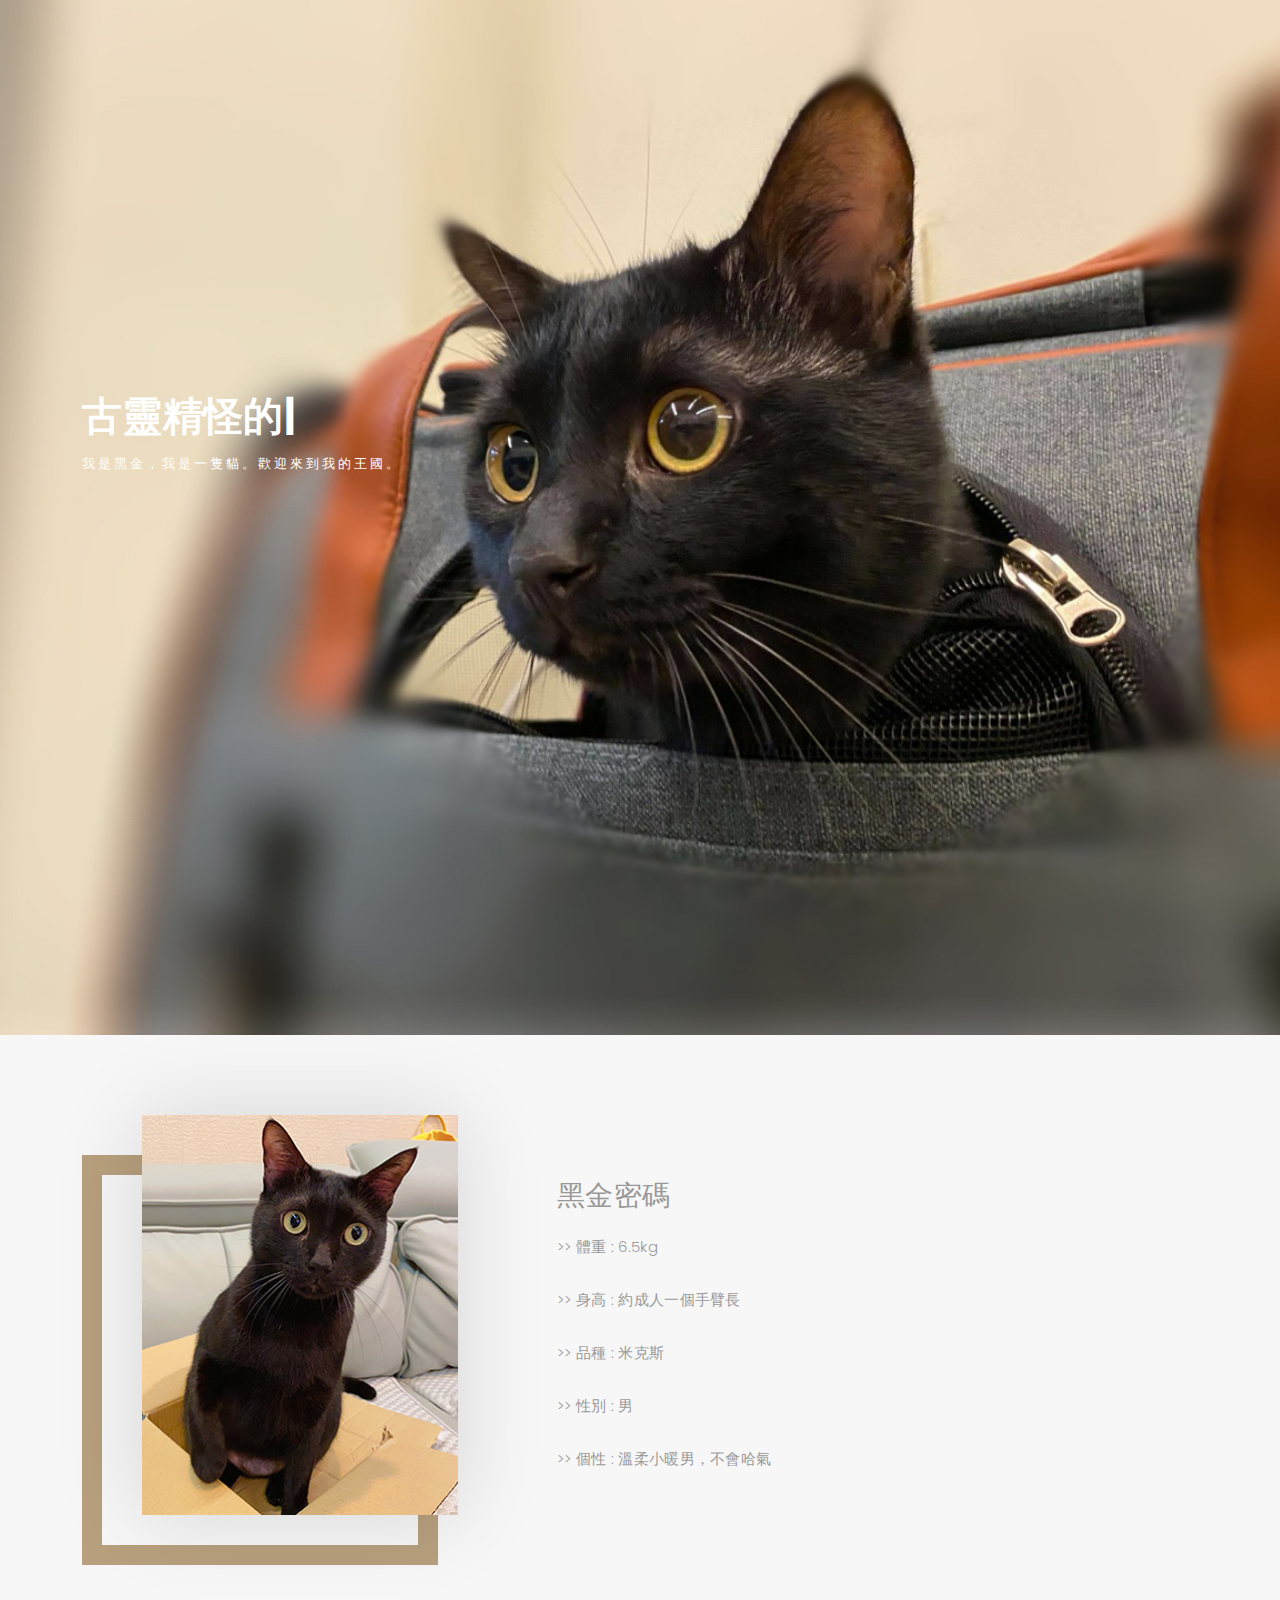
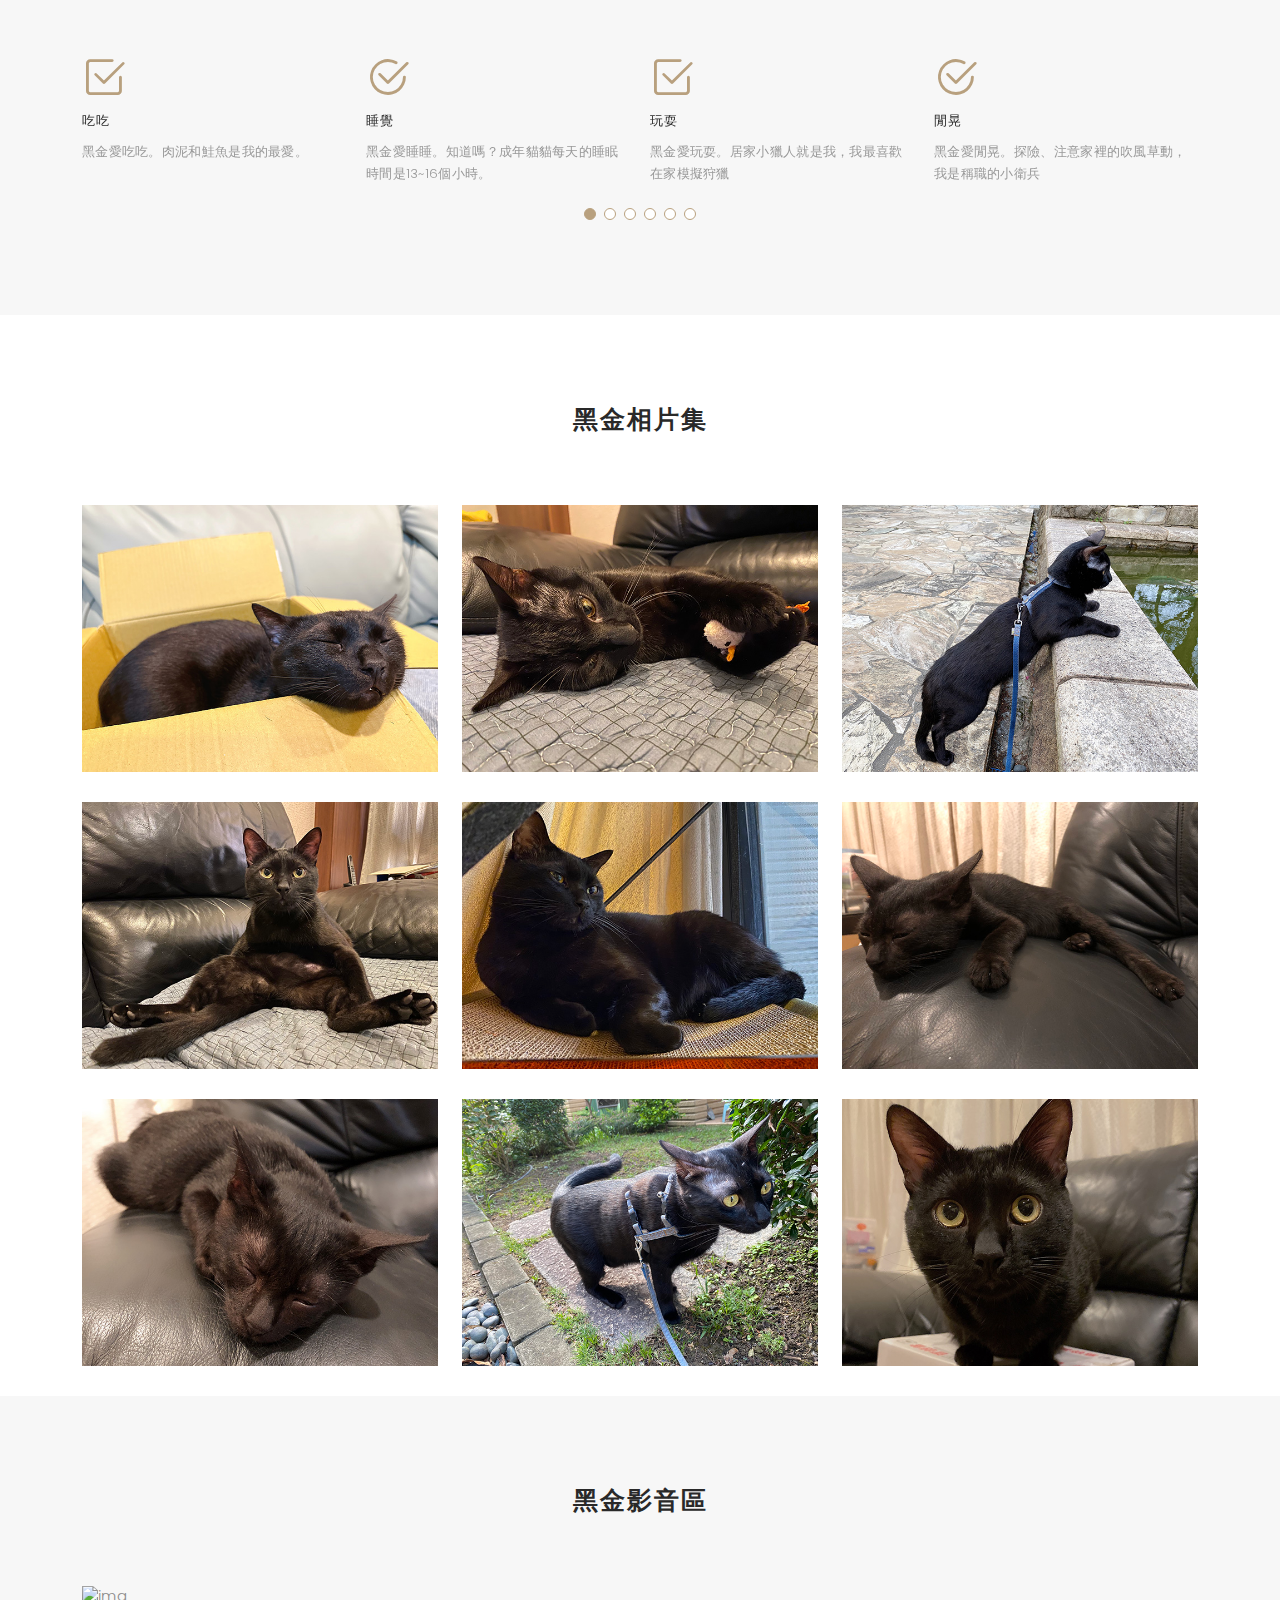
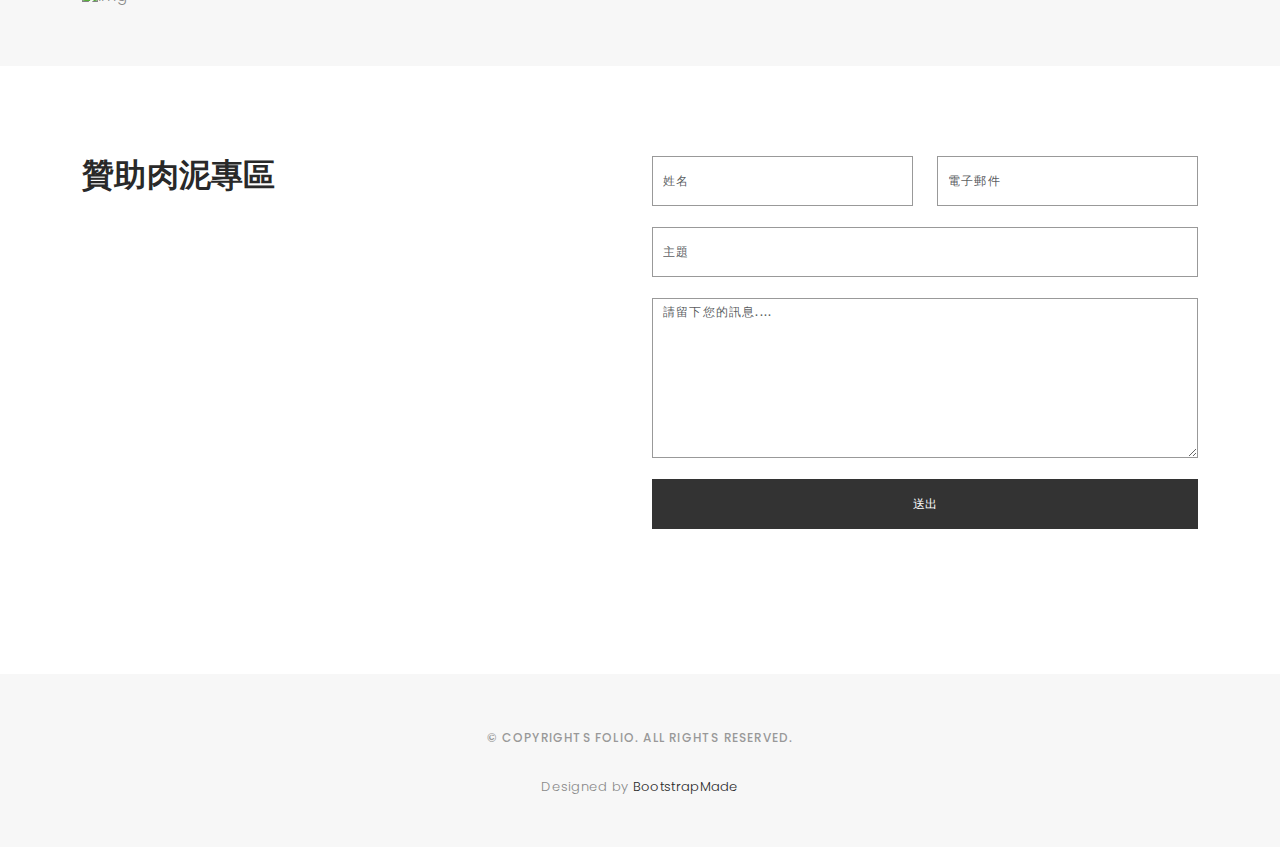
==== commit 5b789c3b: "Add files via upload" ====
--- a/index.html
+++ b/index.html
@@ -237,14 +237,6 @@
               </div>
             </div>
 
-            <div class="col-lg-4 col-md-6">
-              <div class="journal-info">
-
-                <img src="assets/img/blog-cat-3.MP4" class="img-responsive" alt="img">
-
-              </div>
-            </div>
-
           </div>
         </div>
       </div>
--- a/assets/css/style.css
+++ b/assets/css/style.css
@@ -1,7 +1,7 @@
 /**
-* Template Name: Vlava
-* Updated: Sep 18 2023 with Bootstrap v5.3.2
-* Template URL: https://bootstrapmade.com/vlava-free-bootstrap-one-page-template/
+* Template Name: Folio
+* Updated: Nov 17 2023 with Bootstrap v5.3.2
+* Template URL: https://bootstrapmade.com/folio-bootstrap-portfolio-template/
 * Author: BootstrapMade.com
 * License: https://bootstrapmade.com/license/
 */
@@ -10,18 +10,17 @@
 # General
 --------------------------------------------------------------*/
 body {
-  font-family: "Open Sans", sans-serif;
-  color: #444444;
-}
-
-a {
-  color: #85b0be;
-  text-decoration: none;
-}
-
-a:hover {
-  color: #a6c6d0;
-  text-decoration: none;
+  background: #ffffff;
+  color: #898989;
+  font-family: "Poppins", helvetica;
+  font-size: 15px;
+  font-weight: 300;
+  line-height: 20px;
+  letter-spacing: 0.02em;
+  overflow-x: hidden;
+  margin: 0 auto;
+  padding: 0;
+  box-sizing: border-box;
 }
 
 h1,
@@ -30,7 +29,123 @@
 h4,
 h5,
 h6 {
-  font-family: "Raleway", sans-serif;
+  margin: 0;
+}
+
+h2 {
+  color: #292929;
+  font-weight: 600;
+}
+
+h4 {
+  color: #292929;
+  font-size: 14px;
+  font-weight: 600;
+}
+
+a {
+  color: #292929;
+  text-decoration: none !important;
+  transition: all 0.5s ease-in-out 0s;
+}
+
+a:hover {
+  transition: all 0.5s ease-in-out 0s;
+}
+
+p {
+  margin: 25px 0;
+  padding: 0;
+  font-size: 15px;
+  color: #999999;
+  line-height: 28px;
+}
+
+::-moz-selection {
+  background: #b8a07e;
+  color: #fff;
+}
+
+::selection {
+  background: #b8a07e;
+  color: #fff;
+}
+
+.btn {
+  background: #333;
+  border: medium none;
+  border-radius: 0;
+  color: #fff;
+  font-size: 12px;
+  height: 50px;
+  line-height: 50px;
+  padding: 0 30px;
+  text-transform: uppercase;
+}
+
+.btn:hover,
+.btn:focus {
+  color: #fff;
+}
+
+.padDiv {
+  padding: 30px 20px;
+}
+
+.section-title {
+  margin-bottom: 70px;
+}
+
+.section-title h2 {
+  font-size: 25px;
+  letter-spacing: 2px;
+  text-transform: uppercase;
+}
+
+.form-control {
+  background-color: transparent;
+  border: 1px solid #999;
+  border-radius: 0;
+  color: #999999;
+  font-size: 12px;
+  font-weight: 500;
+  height: 50px;
+  letter-spacing: 0.1em;
+  padding-left: 10px;
+  margin: 0 0 25px 0;
+  line-height: 14px;
+  text-transform: uppercase;
+}
+
+.form-control:focus {
+  box-shadow: none;
+  outline: 0 none;
+}
+
+.paddsection {
+  padding-top: 90px;
+  padding-bottom: 90px;
+}
+
+.paddsections {
+  padding-top: 90px;
+  padding-bottom: 90px !important;
+}
+
+.hvr-shutter-in-horizontal::before {
+  background: #333;
+}
+
+.hvr-shutter-in-horizontal:hover {
+  background: #b8a07e;
+}
+
+.mb-30 {
+  margin-bottom: 30px;
+}
+
+.main-content {
+  padding-top: 140px;
 }
 
 /*--------------------------------------------------------------
@@ -43,7 +158,7 @@
   right: 15px;
   bottom: 15px;
   z-index: 996;
-  background: #85b0be;
+  background: #b8a07e;
   width: 40px;
   height: 40px;
   border-radius: 4px;
@@ -57,7 +172,7 @@
 }
 
 .back-to-top:hover {
-  background: #a0c1cc;
+  background: #c6b398;
   color: #fff;
 }
 
@@ -70,46 +185,41 @@
 # Header
 --------------------------------------------------------------*/
 #header {
+  transition: all 0.5s;
   z-index: 997;
-  transition: all 0.5s;
-  background: #052c3f;
-  padding: 22px 0;
-}
-
-#header.header-transparent {
-  background: none;
-}
-
-#header.header-scrolled {
-  background: rgba(5, 44, 63, 0.8);
-  padding: 12px 0;
-}
-
-#header .logo h1 {
-  font-size: 36px;
+  padding: 15px 0;
+  background-color: #fff;
+  top: -100%;
+  box-shadow: 0px 2px 25px rgba(0, 0, 0, 0.08);
+}
+
+#header.header-scrolled,
+#header.header-inner-pages {
+  top: 0;
+}
+
+#header .logo {
+  font-size: 30px;
   margin: 0;
   padding: 0;
   line-height: 1;
-  font-weight: 400;
-  letter-spacing: 3px;
-  text-transform: uppercase;
-}
-
-#header .logo h1 a,
-#header .logo h1 a:hover {
-  color: #fff;
-  text-decoration: none;
+  font-weight: 600;
+  letter-spacing: 1px;
+  font-family: "Playfair Display", sans-serif;
+  font-style: italic;
+}
+
+#header .logo a {
+  color: #898989;
 }
 
 #header .logo img {
-  padding: 0;
-  margin: 0;
   max-height: 40px;
 }
 
-@media (max-width: 768px) {
-  #header .logo h1 {
-    font-size: 28px;
+@media (max-width: 992px) {
+  #header {
+    border: 0;
   }
 }
 
@@ -144,9 +254,8 @@
   font-family: "Poppins", sans-serif;
   font-size: 14px;
   font-weight: 500;
-  color: #fff;
+  color: #7e7d7d;
   white-space: nowrap;
-  text-transform: uppercase;
   transition: 0.3s;
 }
 
@@ -161,13 +270,13 @@
 .navbar .active,
 .navbar .active:focus,
 .navbar li:hover>a {
-  color: #85b0be;
+  color: #b8a07e;
 }
 
 .navbar .dropdown ul {
   display: block;
   position: absolute;
-  left: 14px;
+  left: 30px;
   top: calc(100% + 30px);
   margin: 0;
   padding: 10px 0;
@@ -185,10 +294,7 @@
 
 .navbar .dropdown ul a {
   padding: 10px 20px;
-  font-size: 14px;
-  text-transform: none;
-  font-weight: 500;
-  color: #3b626f;
+  font-weight: 400;
 }
 
 .navbar .dropdown ul a i {
@@ -198,7 +304,7 @@
 .navbar .dropdown ul a:hover,
 .navbar .dropdown ul .active:hover,
 .navbar .dropdown ul li:hover>a {
-  color: #85b0be;
+  color: #b8a07e;
 }
 
 .navbar .dropdown:hover>ul {
@@ -234,12 +340,16 @@
 * Mobile Navigation 
 */
 .mobile-nav-toggle {
-  color: #fff;
+  color: #4b4a4a;
   font-size: 28px;
   cursor: pointer;
   display: none;
   line-height: 0;
   transition: 0.5s;
+}
+
+.mobile-nav-toggle.bi-x {
+  color: #fff;
 }
 
 @media (max-width: 991px) {
@@ -259,9 +369,8 @@
   right: 0;
   left: 0;
   bottom: 0;
-  background: rgba(1, 11, 16, 0.9);
+  background: rgba(49, 49, 49, 0.9);
   transition: 0.3s;
-  z-index: 999;
 }
 
 .navbar-mobile .mobile-nav-toggle {
@@ -278,6 +387,7 @@
   bottom: 15px;
   left: 15px;
   padding: 10px 0;
+  border-radius: 10px;
   background-color: #fff;
   overflow-y: auto;
   transition: 0.3s;
@@ -287,13 +397,13 @@
 .navbar-mobile a:focus {
   padding: 10px 20px;
   font-size: 15px;
-  color: #052c3f;
+  color: #4b4a4a;
 }
 
 .navbar-mobile a:hover,
 .navbar-mobile .active,
 .navbar-mobile li:hover>a {
-  color: #85b0be;
+  color: #b8a07e;
 }
 
 .navbar-mobile .getstarted,
@@ -328,7 +438,7 @@
 .navbar-mobile .dropdown ul a:hover,
 .navbar-mobile .dropdown ul .active:hover,
 .navbar-mobile .dropdown ul li:hover>a {
-  color: #85b0be;
+  color: #b8a07e;
 }
 
 .navbar-mobile .dropdown>.dropdown-active {
@@ -336,375 +446,216 @@
 }
 
 /*--------------------------------------------------------------
-# Hero Section
+# Hero
 --------------------------------------------------------------*/
 #hero {
+  background: url("../img/home-bg1.jpg") repeat scroll center center/cover;
+  height: 115vh;
   width: 100%;
-  height: 80vh;
-  background: url("../img/hero-bg.jpg") top center;
-  background-size: cover;
-  position: relative;
-}
-
-#hero:before {
-  content: "";
-  background: rgba(5, 44, 63, 0.5);
-  position: absolute;
-  bottom: 0;
-  top: 0;
-  left: 0;
-  right: 0;
-}
-
-#hero .hero-container {
-  position: absolute;
-  bottom: 0;
-  top: 0;
-  left: 0;
-  right: 0;
+}
+
+#hero .hero-content {
+  height: 100vh;
+  text-align: left;
+  width: 100%;
   display: flex;
   justify-content: center;
-  align-items: center;
   flex-direction: column;
-  text-align: center;
-  padding: 0 15px;
-}
-
-#hero h1 {
-  margin: 0 0 15px 0;
-  font-size: 48px;
+}
+
+.hero-content h1 {
+  font-size: 40px;
   font-weight: 700;
-  line-height: 56px;
+  margin-bottom: 10px;
   text-transform: uppercase;
   color: #fff;
 }
 
-#hero h2 {
-  color: #eee;
+.hero-content p {
+  font-size: 13px;
+  letter-spacing: 3px;
+  margin-top: 0;
   margin-bottom: 30px;
+  text-transform: capitalize;
+  color: #fff;
+  font-weight: 500;
+}
+
+.hero-content .list-social li {
+  float: left;
+  margin-right: 20px;
+}
+
+.hero-content .list-social li i {
+  color: #fff;
+  font-size: 15px;
+}
+
+/*--------------------------------------------------------------
+# Breadcrumbs
+--------------------------------------------------------------*/
+.breadcrumbs {
+  padding: 120px 0 0 0;
+  background-color: white;
+  min-height: 40px;
+}
+
+@media (max-width: 992px) {
+  .breadcrumbs {
+    padding-top: 100px;
+  }
+}
+
+.breadcrumbs h2 {
   font-size: 24px;
-}
-
-#hero .btn-get-started {
-  font-family: "Raleway", sans-serif;
-  text-transform: uppercase;
-  font-weight: 500;
-  font-size: 16px;
-  letter-spacing: 1px;
-  display: inline-block;
-  padding: 10px 28px;
-  border-radius: 4px;
-  transition: 0.5s;
-  border: 2px solid #85b0be;
-  color: #fff;
-}
-
-#hero .btn-get-started:hover {
-  background: #85b0be;
-  border: 2px solid #85b0be;
-}
-
-@media (min-width: 1024px) {
-  #hero {
-    background-attachment: fixed;
-  }
-}
-
-@media (max-width: 768px) {
-  #hero h1 {
-    font-size: 28px;
-    line-height: 36px;
-  }
-
-  #hero h2 {
-    font-size: 18px;
-    line-height: 24px;
-    margin-bottom: 30px;
-  }
-}
-
-/*--------------------------------------------------------------
-# Sections General
---------------------------------------------------------------*/
-section {
-  padding: 80px 0;
-  overflow: hidden;
-}
-
-.section-bg {
-  background-color: #f6f9fa;
-}
-
-.section-title {
-  text-align: center;
-  padding-bottom: 30px;
-}
-
-.section-title h2 {
-  font-size: 36px;
-  font-weight: 700;
-  text-transform: uppercase;
-  margin-bottom: 20px;
-  padding-bottom: 0;
-  color: #052c3f;
-}
-
-.section-title p {
-  margin-bottom: 0;
-}
-
-/*--------------------------------------------------------------
-# About
---------------------------------------------------------------*/
-.about .content h2 {
-  font-weight: 700;
-  font-size: 48px;
-  line-height: 60px;
-  margin-bottom: 20px;
-  text-transform: uppercase;
-  color: #052c3f;
-}
-
-.about .content h3 {
-  font-weight: 500;
-  line-height: 32px;
-  font-size: 24px;
-  color: #4d8090;
-}
-
-.about .content ul {
+  font-weight: 300;
+  margin: 0;
+}
+
+@media (max-width: 992px) {
+  .breadcrumbs h2 {
+    margin: 0 0 10px 0;
+  }
+}
+
+.breadcrumbs ol {
+  display: flex;
+  flex-wrap: wrap;
   list-style: none;
   padding: 0;
-}
-
-.about .content ul li {
-  padding: 10px 0 0 28px;
-  position: relative;
-}
-
-.about .content ul i {
-  left: 0;
-  top: 7px;
-  position: absolute;
-  font-size: 20px;
-  color: #85b0be;
-}
-
-.about .content p:last-child {
+  margin: 0;
+  font-size: 14px;
+}
+
+.breadcrumbs ol li+li {
+  padding-left: 10px;
+}
+
+.breadcrumbs ol li+li::before {
+  display: inline-block;
+  padding-right: 10px;
+  color: #6c757d;
+  content: "/";
+}
+
+@media (max-width: 768px) {
+  .breadcrumbs .d-flex {
+    display: block !important;
+  }
+
+  .breadcrumbs ol {
+    display: block;
+  }
+
+  .breadcrumbs ol li {
+    display: inline-block;
+  }
+}
+
+/*-----------------------------------------------------------------------------------*/
+/*  About
+/*-----------------------------------------------------------------------------------*/
+#about {
+  width: 100%;
+  height: auto;
+  background: #f7f7f7;
+  padding-top: 120px;
+}
+
+#about .div-img-bg {
+  padding-bottom: 30px;
+  border: 20px solid #b8a07e;
+}
+
+#about .div-img-bg .about-img img {
+  width: 100%;
+  box-shadow: 0px 0px 85px 0px rgba(0, 0, 0, 0.14);
+  margin-top: -60px;
+  margin-left: 40px;
+  height: 400px;
+  -o-object-fit: cover;
+  object-fit: cover;
+}
+
+#about .about-descr .p-heading {
+  font-family: "Playfair Display", serif;
+  font-size: 28px;
+  text-align: left;
+}
+
+#about .about-descr .separator {
+  max-width: 80%;
   margin-bottom: 0;
+  text-align: left;
 }
 
 /*--------------------------------------------------------------
 # Services
 --------------------------------------------------------------*/
-.services {
-  padding-bottom: 40px;
-}
-
-.services .icon-box {
-  margin-bottom: 40px;
-}
-
-.services .icon {
-  float: left;
-  display: flex;
-  align-items: center;
-  justify-content: center;
-  width: 72px;
-  height: 72px;
-  border-radius: 50%;
-  transition: 0.5s;
-  border: 2px solid #85b0be;
-}
-
-.services .icon i {
-  color: #649aac;
-  font-size: 24px;
-  line-height: 0;
-}
-
-.services .title {
-  margin-left: 90px;
-  font-weight: 700;
-  margin-bottom: 15px;
-  font-size: 18px;
-}
-
-.services .title a {
-  color: #052c3f;
-  transition: 0.3s;
-}
-
-.services .description {
-  margin-left: 90px;
-  line-height: 24px;
-  font-size: 14px;
-}
-
-.services .icon-box:hover .icon {
-  background: #85b0be;
-}
-
-.services .icon-box:hover .icon i {
-  color: #fff;
-}
-
-.services .icon-box:hover .title a {
-  color: #85b0be;
-}
-
-/*--------------------------------------------------------------
-# Featured
---------------------------------------------------------------*/
-.featured img {
-  border-radius: 0;
-}
-
-.featured .card {
-  border: 0;
-  text-align: ceneter;
-}
-
-.featured .card-body {
-  -moz-text-align-last: center;
-  text-align-last: center;
-}
-
-.featured .card-title a {
-  font-weight: 600;
-  font-size: 18px;
-  color: #052c3f;
-}
-
-.featured .btn {
-  border-radius: 4px;
-  padding: 4px 30px 6px 30px;
-  border: 2px solid #85b0be;
-  color: #85b0be;
+#services {
+  background: #f7f7f7;
+  position: relative;
+  padding-bottom: 80px;
+}
+
+.services-block span {
+  margin: 10px 0;
+  position: relative;
+  font-size: 13px;
+  color: #292929;
+  letter-spacing: 0.1em;
   font-weight: 500;
-}
-
-.featured .btn:hover {
-  background-color: #85b0be;
-  color: #fff;
-}
-
-/*--------------------------------------------------------------
-# Testimonials
---------------------------------------------------------------*/
-.testimonials {
-  padding: 80px 0;
-  background: url("../img/testimonials-bg.jpg") no-repeat;
-  background-position: center center;
-  background-size: cover;
+  text-transform: uppercase;
+  display: block;
+}
+
+.services-block .separator {
+  margin: 0;
+  font-size: 13px;
+  line-height: 22px;
+}
+
+.services-block i {
+  font-size: 44px;
+  color: #b8a07e;
+  line-height: 44px;
+}
+
+.services-slider .swiper-pagination {
+  margin-top: 30px;
   position: relative;
 }
 
-.testimonials::before {
-  content: "";
-  position: absolute;
-  left: 0;
-  right: 0;
-  top: 0;
-  bottom: 0;
-  background: rgba(0, 0, 0, 0.7);
-}
-
-.testimonials .section-header {
-  margin-bottom: 40px;
-}
-
-.testimonials .testimonials-carousel,
-.testimonials .testimonials-slider {
-  overflow: hidden;
-}
-
-.testimonials .testimonial-item {
-  text-align: center;
-  color: #fff;
-}
-
-.testimonials .testimonial-item .testimonial-img {
-  width: 100px;
-  border-radius: 50%;
-  border: 6px solid rgba(255, 255, 255, 0.15);
-  margin: 0 auto;
-}
-
-.testimonials .testimonial-item h3 {
-  font-size: 20px;
-  font-weight: bold;
-  margin: 10px 0 5px 0;
-  color: #fff;
-}
-
-.testimonials .testimonial-item h4 {
-  font-size: 14px;
-  color: #ddd;
-  margin: 0 0 15px 0;
-}
-
-.testimonials .testimonial-item .quote-icon-left,
-.testimonials .testimonial-item .quote-icon-right {
-  color: rgba(255, 255, 255, 0.4);
-  font-size: 26px;
-}
-
-.testimonials .testimonial-item .quote-icon-left {
-  display: inline-block;
-  left: -5px;
-  position: relative;
-}
-
-.testimonials .testimonial-item .quote-icon-right {
-  display: inline-block;
-  right: -5px;
-  position: relative;
-  top: 10px;
-}
-
-.testimonials .testimonial-item p {
-  font-style: italic;
-  margin: 0 auto 15px auto;
-  color: #eee;
-}
-
-.testimonials .swiper-pagination {
-  margin-top: 20px;
-  position: relative;
-}
-
-.testimonials .swiper-pagination .swiper-pagination-bullet {
+.services-slider .swiper-pagination .swiper-pagination-bullet {
   width: 12px;
   height: 12px;
-  background-color: rgba(255, 255, 255, 0.5);
+  background-color: #fff;
   opacity: 1;
-}
-
-.testimonials .swiper-pagination .swiper-pagination-bullet-active {
-  background-color: #85b0be;
-}
-
-@media (min-width: 992px) {
-  .testimonials .testimonial-item p {
-    width: 80%;
-  }
+  border: 1px solid #b8a07e;
+}
+
+.services-slider .swiper-pagination .swiper-pagination-bullet-active {
+  background-color: #b8a07e;
 }
 
 /*--------------------------------------------------------------
 # Portfolio
 --------------------------------------------------------------*/
-.portfolio #portfolio-flters {
+#portfolio {
+  position: relative;
+  padding-bottom: 50px;
+}
+
+#portfolio #portfolio-flters {
   padding: 0;
-  margin: 0 auto 25px auto;
+  margin: 0 auto 35px auto;
   list-style: none;
   text-align: center;
-  background: white;
   border-radius: 50px;
   padding: 2px 15px;
 }
 
-.portfolio #portfolio-flters li {
+#portfolio #portfolio-flters li {
   cursor: pointer;
   display: inline-block;
   padding: 10px 15px 8px 15px;
@@ -712,25 +663,25 @@
   font-weight: 600;
   line-height: 1;
   text-transform: uppercase;
-  color: #444444;
-  margin-bottom: 10px;
+  color: #999999;
+  margin-bottom: 5px;
   transition: all 0.3s ease-in-out;
 }
 
-.portfolio #portfolio-flters li:hover,
-.portfolio #portfolio-flters li.filter-active {
-  color: #85b0be;
-}
-
-.portfolio #portfolio-flters li:last-child {
+#portfolio #portfolio-flters li:hover,
+#portfolio #portfolio-flters li.filter-active {
+  color: #b8a07e;
+}
+
+#portfolio #portfolio-flters li:last-child {
   margin-right: 0;
 }
 
-.portfolio .portfolio-item {
+#portfolio .portfolio-item {
   margin-bottom: 30px;
 }
 
-.portfolio .portfolio-item .portfolio-info {
+#portfolio .portfolio-item .portfolio-info {
   opacity: 0;
   position: absolute;
   left: 30px;
@@ -742,60 +693,39 @@
   padding: 15px;
 }
 
-.portfolio .portfolio-item .portfolio-info h4 {
+#portfolio .portfolio-item .portfolio-info h4 {
   font-size: 18px;
-  color: #fff;
+  color: #666;
   font-weight: 600;
-  color: #052c3f;
-}
-
-.portfolio .portfolio-item .portfolio-info p {
-  color: #0d6e9e;
+  margin-bottom: 10px;
+}
+
+#portfolio .portfolio-item .portfolio-info p {
+  color: #999;
   font-size: 14px;
-  margin-bottom: 0;
-}
-
-.portfolio .portfolio-item .portfolio-info .preview-link,
-.portfolio .portfolio-item .portfolio-info .details-link {
+  margin: 0;
+  padding: 0;
+}
+
+#portfolio .portfolio-item .portfolio-info .preview-link,
+#portfolio .portfolio-item .portfolio-info .details-link {
   position: absolute;
   right: 40px;
   font-size: 24px;
   top: calc(50% - 18px);
-  color: #094d6e;
-}
-
-.portfolio .portfolio-item .portfolio-info .preview-link:hover,
-.portfolio .portfolio-item .portfolio-info .details-link:hover {
-  color: #85b0be;
-}
-
-.portfolio .portfolio-item .portfolio-info .details-link {
+  color: #b8a07e;
+}
+
+#portfolio .portfolio-item .portfolio-info .preview-link:hover,
+#portfolio .portfolio-item .portfolio-info .details-link:hover {
+  color: #cab89f;
+}
+
+#portfolio .portfolio-item .portfolio-info .details-link {
   right: 10px;
 }
 
-.portfolio .portfolio-item .portfolio-links {
-  opacity: 0;
-  left: 0;
-  right: 0;
-  text-align: center;
-  z-index: 3;
-  position: absolute;
-  transition: all ease-in-out 0.3s;
-}
-
-.portfolio .portfolio-item .portfolio-links a {
-  color: #fff;
-  margin: 0 2px;
-  font-size: 28px;
-  display: inline-block;
-  transition: 0.3s;
-}
-
-.portfolio .portfolio-item .portfolio-links a:hover {
-  color: #c8dbe1;
-}
-
-.portfolio .portfolio-item:hover .portfolio-info {
+#portfolio .portfolio-item:hover .portfolio-info {
   opacity: 1;
   bottom: 20px;
 }
@@ -821,16 +751,16 @@
   height: 12px;
   background-color: #fff;
   opacity: 1;
-  border: 1px solid #85b0be;
+  border: 1px solid #b8a07e;
 }
 
 .portfolio-details .portfolio-details-slider .swiper-pagination .swiper-pagination-bullet-active {
-  background-color: #85b0be;
+  background-color: #b8a07e;
 }
 
 .portfolio-details .portfolio-info {
   padding: 30px;
-  box-shadow: 0px 0 30px rgba(5, 44, 63, 0.08);
+  box-shadow: 0px 0 30px rgba(75, 74, 74, 0.08);
 }
 
 .portfolio-details .portfolio-info h3 {
@@ -866,299 +796,123 @@
 }
 
 /*--------------------------------------------------------------
-# Team
+# Journal
 --------------------------------------------------------------*/
-.team .member {
-  margin-bottom: 20px;
-  overflow: hidden;
-  text-align: center;
-  border-radius: 5px;
+#journal,
+#journal-blog {
+  height: auto;
+  width: 100%;
+  background: #f7f7f7;
+  padding-bottom: 60px;
+  position: relative;
+}
+
+#journal-blog {
   background: #fff;
-  box-shadow: 0px 2px 15px rgba(0, 0, 0, 0.1);
-}
-
-.team .member .member-img {
+  padding-bottom: 30px;
+}
+
+#journal .journal-block {
+  display: inline-block;
+  height: auto;
+  width: 100%;
+}
+
+#journal .journal-block .journal-info {
   position: relative;
-  overflow: hidden;
-}
-
-.team .member .social {
-  position: absolute;
-  left: 0;
-  bottom: 0;
-  right: 0;
-  height: 40px;
-  opacity: 0;
-  transition: ease-in-out 0.3s;
-  background: rgba(255, 255, 255, 0.85);
-  display: flex;
-  align-items: center;
-  justify-content: center;
-}
-
-.team .member .social a {
-  transition: color 0.3s;
-  color: #052c3f;
-  margin: 0 10px;
-  display: inline-flex;
-  align-items: center;
-  justify-content: center;
-}
-
-.team .member .social a:hover {
-  color: #85b0be;
-}
-
-.team .member .social i {
-  font-size: 18px;
-  line-height: 0;
-}
-
-.team .member .member-info {
-  padding: 25px 15px;
-}
-
-.team .member .member-info h4 {
-  font-weight: 700;
+}
+
+.journal-block .journal-info img {
+  max-width: 100%;
+}
+
+.journal-block .journal-info .journal-txt {
+  padding: 25px 0px;
+  position: relative;
+}
+
+.journal-block .journal-info .journal-txt h4 a {
+  display: block;
+  font-size: 19px;
+  line-height: 24px;
+  margin: 0 0 13px 0;
+  font-weight: 500;
+  color: #292929;
+  transition: all 0.5s ease-in-out 0s;
+}
+
+.journal-block .journal-info .journal-txt h4 a:hover {
+  color: #b8a07e;
+  transition: all 0.5s ease-in-out 0s;
+}
+
+.journal-block .journal-info .journal-txt p {
+  margin: 0;
+  font-size: 14px;
+  line-height: 24px;
+}
+
+/*--------------------------------------------------------------
+# Journal
+--------------------------------------------------------------*/
+#contact {
+  height: auto;
+  width: 100%;
+}
+
+.contact-details {
+  list-style: none;
+  margin: 0;
+  padding: 0;
+}
+
+.contact-details li {
+  padding-bottom: 10px;
+}
+
+#contact input,
+#contact textarea {
+  width: 100%;
   margin-bottom: 5px;
-  font-size: 18px;
-  color: #052c3f;
-}
-
-.team .member .member-info span {
-  display: block;
-  font-size: 13px;
-  font-weight: 400;
-  color: #aaaaaa;
-}
-
-.team .member .member-info p {
-  font-style: italic;
-  font-size: 14px;
-  line-height: 26px;
-  color: #777777;
-}
-
-.team .member:hover .social {
-  opacity: 1;
-}
-
-/*--------------------------------------------------------------
-# Pricing
---------------------------------------------------------------*/
-.pricing .box {
-  padding: 20px;
-  background: #f9f9f9;
-  text-align: center;
-  border-radius: 8px;
-  position: relative;
-  overflow: hidden;
-}
-
-.pricing .box h3 {
-  font-weight: 400;
-  padding: 15px;
-  font-size: 18px;
-  text-transform: uppercase;
-  font-weight: 600;
-  color: #052c3f;
-}
-
-.pricing .box h4 {
-  font-size: 42px;
-  color: #85b0be;
-  font-weight: 500;
-  font-family: "Open Sans", sans-serif;
-  margin-bottom: 20px;
-}
-
-.pricing .box h4 sup {
-  font-size: 20px;
-  top: -15px;
-  left: -3px;
-}
-
-.pricing .box h4 span {
-  color: #bababa;
-  font-size: 16px;
-  font-weight: 300;
-}
-
-.pricing .box ul {
-  padding: 0;
-  list-style: none;
-  color: #052c3f;
-  text-align: center;
-  line-height: 20px;
-  font-size: 14px;
-}
-
-.pricing .box ul li {
-  padding-bottom: 16px;
-}
-
-.pricing .box ul i {
-  color: #85b0be;
-  font-size: 18px;
-  padding-right: 4px;
-}
-
-.pricing .box ul .na {
-  color: #ccc;
-  text-decoration: line-through;
-}
-
-.pricing .box .btn-wrap {
-  padding: 15px;
-  text-align: center;
-}
-
-.pricing .box .btn-buy {
-  background: #85b0be;
-  display: inline-block;
-  padding: 10px 40px 12px 40px;
-  border-radius: 4px;
-  color: #fff;
-  transition: none;
-  font-size: 14px;
-  font-weight: 400;
-  font-family: "Raleway", sans-serif;
-  font-weight: 600;
-  transition: 0.3s;
-}
-
-.pricing .box .btn-buy:hover {
-  background: #a6c6d0;
-}
-
-.pricing .featured {
-  background: #eff5f7;
-  box-shadow: none;
-}
-
-/*--------------------------------------------------------------
-# Frequently Asked Questions
---------------------------------------------------------------*/
-.faq {
-  padding-top: 0;
-}
-
-.faq .faq-item {
-  margin-bottom: 40px;
-}
-
-.faq .faq-item i {
-  color: #85b0be;
-  font-size: 30px;
-  float: left;
-  line-height: 1;
-  padding: 0;
-  margin: 0;
-}
-
-.faq .faq-item h4 {
-  font-size: 20px;
-  line-height: 28px;
-  font-weight: 600;
-  margin: 0 0 10px 40px;
-}
-
-.faq .faq-item p {
-  margin-left: 40px;
-}
-
-/*--------------------------------------------------------------
-# Contact
---------------------------------------------------------------*/
-.contact .info-wrap {
-  box-shadow: 0px 2px 15px rgba(0, 0, 0, 0.1);
-  padding: 30px;
-  background: #fff;
-}
-
-.contact .info i {
-  font-size: 20px;
-  color: #85b0be;
-  float: left;
-  width: 44px;
-  height: 44px;
-  background: white;
-  display: flex;
-  justify-content: center;
-  align-items: center;
-  border-radius: 50px;
-  transition: all 0.3s ease-in-out;
-}
-
-.contact .info h4 {
-  padding: 0 0 0 60px;
-  font-size: 22px;
-  font-weight: 600;
-  margin-bottom: 5px;
-  color: #052c3f;
-}
-
-.contact .info p {
-  padding: 0 0 0 60px;
-  margin-bottom: 0;
-  font-size: 14px;
-  color: #0d6e9e;
-}
-
-.contact .info:hover i {
-  background: #85b0be;
-  color: #fff;
-}
-
-.contact .php-email-form {
-  width: 100%;
-  box-shadow: 0 0 24px 0 rgba(0, 0, 0, 0.12);
-  padding: 30px;
-  background: #fff;
-}
-
-.contact .php-email-form .form-group {
-  padding-bottom: 8px;
-}
-
-.contact .php-email-form .validate {
-  display: none;
-  color: red;
-  margin: 0 0 15px 0;
-  font-weight: 400;
-  font-size: 13px;
-}
-
-.contact .php-email-form .error-message {
+}
+
+#contact textarea {
+  min-height: 160px;
+}
+
+.php-email-form .error-message {
   display: none;
   color: #fff;
   background: #ed3c0d;
   text-align: left;
   padding: 15px;
+  margin-bottom: 15px;
   font-weight: 600;
 }
 
-.contact .php-email-form .error-message br+br {
+.php-email-form .error-message br+br {
   margin-top: 25px;
 }
 
-.contact .php-email-form .sent-message {
+.php-email-form .sent-message {
   display: none;
   color: #fff;
   background: #18d26e;
   text-align: center;
   padding: 15px;
   font-weight: 600;
-}
-
-.contact .php-email-form .loading {
+  margin-bottom: 15px;
+}
+
+.php-email-form .loading {
   display: none;
   background: #fff;
   text-align: center;
   padding: 15px;
-}
-
-.contact .php-email-form .loading:before {
+  margin-bottom: 15px;
+}
+
+.php-email-form .loading:before {
   content: "";
   display: inline-block;
   border-radius: 50%;
@@ -1170,39 +924,6 @@
   animation: animate-loading 1s linear infinite;
 }
 
-.contact .php-email-form input,
-.contact .php-email-form textarea {
-  border-radius: 0;
-  box-shadow: none;
-  font-size: 14px;
-}
-
-.contact .php-email-form input:focus,
-.contact .php-email-form textarea:focus {
-  border-color: #85b0be;
-}
-
-.contact .php-email-form input {
-  height: 44px;
-}
-
-.contact .php-email-form textarea {
-  padding: 10px 12px;
-}
-
-.contact .php-email-form button[type=submit] {
-  background: #85b0be;
-  border: 0;
-  padding: 10px 24px;
-  color: #fff;
-  transition: 0.4s;
-  border-radius: 4px;
-}
-
-.contact .php-email-form button[type=submit]:hover {
-  background: #6a9fb0;
-}
-
 @keyframes animate-loading {
   0% {
     transform: rotate(0deg);
@@ -1214,165 +935,612 @@
 }
 
 /*--------------------------------------------------------------
-# Breadcrumbs
+# Blog
 --------------------------------------------------------------*/
-.breadcrumbs {
-  margin-top: 86px;
-  padding: 15px 0;
-  min-height: 40px;
-  background: #f2fafe;
-}
-
-@media (max-width: 992px) {
-  .breadcrumbs {
-    margin-top: 72px;
-  }
-}
-
-.breadcrumbs h2 {
-  font-size: 26px;
-  font-weight: 600;
-}
-
-.breadcrumbs ol {
-  display: flex;
-  flex-wrap: wrap;
-  list-style: none;
-  padding: 0 0 10px 0;
-  margin: 0;
-  font-size: 14px;
-}
-
-.breadcrumbs ol li+li {
-  padding-left: 10px;
-}
-
-.breadcrumbs ol li+li::before {
+/*  Navbar fixd page */
+.subpage-nav {
+  display: block !important;
+}
+
+/*-----------------------------------------------------------------------------------*/
+/*  /* Single page */
+/*-----------------------------------------------------------------------------------*/
+#journal-blog {
+  padding-top: 140px;
+}
+
+/* main content */
+.main-content {
+  background: #f7f7f7;
+}
+
+.main-content .container-main {
   display: inline-block;
-  padding-right: 10px;
-  color: #094d6e;
-  content: "/";
+  width: 100%;
+}
+
+.main-content .container-main .block-main {
+  margin-bottom: 30px;
+  overflow: hidden;
+}
+
+.container-main .block-main .content-main {
+  background: #fff none repeat scroll 0 0;
+  display: inline-block;
+  width: 100%;
+}
+
+.journal-txt h4 a {
+  display: block;
+  font-size: 19px;
+  line-height: 24px;
+  margin: 0 0 13px 0;
+  font-weight: 500;
+  color: #292929;
+  transition: all 0.5s ease-in-out 0s;
+}
+
+.journal-txt h4 a:hover {
+  color: #b8a07e;
+  transition: all 0.5s ease-in-out 0s;
+}
+
+.post-meta ul li {
+  font-size: 12px;
+  font-weight: normal;
+  margin-left: 8px;
+  margin-right: 8px;
+  text-transform: capitalize;
+  display: inline-block;
+  float: none;
+}
+
+.content-main .post-meta a {
+  color: #a2a2a2;
+  margin-left: 5px;
+}
+
+/* Commonts */
+.comments {
+  background: #fff;
+}
+
+.entry-comments h6 {
+  margin-right: 10px;
+  font-size: 13px;
+  letter-spacing: 0.1em;
+  font-weight: 500;
+}
+
+.entry-comments-item {
+  margin-top: 40px;
+  padding-bottom: 40px;
+  border-bottom: 1px solid #f2f2f2;
+}
+
+.entry-comments-avatar {
+  position: absolute;
+  display: block;
+  border-radius: 50%;
+  width: 60px;
+  height: 60px;
+}
+
+.entry-comments-body {
+  padding-left: 86px;
+}
+
+.entry-comments-author {
+  margin-right: 10px;
+  font-size: 13px;
+  color: #292929;
+  letter-spacing: 0.1em;
+  font-weight: 500;
+}
+
+.rep {
+  font-size: 13px;
+  color: #292929;
+  letter-spacing: 0.1em;
+  font-weight: 500;
+  text-transform: capitalize;
+}
+
+.entry-comments span a {
+  font-size: 13px;
+  color: #999;
+}
+
+.entry-comments-reply {
+  padding-left: 10%;
+}
+
+/* Commonts form */
+.cmt {
+  background: #fff;
+}
+
+blockquote {
+  padding: 40px;
+  background-color: #f2f2f2;
+  margin: 30px 0;
+  border: none;
+  border-left: 4px solid #b8a07e;
 }
 
 /*--------------------------------------------------------------
 # Footer
 --------------------------------------------------------------*/
 #footer {
-  background: url("../img/footer-bg.jpg") top center no-repeat;
-  color: #fff;
-  font-size: 14px;
-  position: relative;
-}
-
-#footer::before {
-  content: "";
-  position: absolute;
-  left: 0;
-  right: 0;
-  top: 0;
-  bottom: 0;
-  background: rgba(1, 11, 16, 0.6);
-  z-index: 1;
-}
-
-#footer .footer-top {
-  position: relative;
-  z-index: 2;
-  text-align: center;
-  padding: 80px 0;
-}
-
-#footer .footer-top h3 {
-  font-size: 36px;
-  font-weight: 700;
-  color: #fff;
-  position: relative;
-  font-family: "Poppins", sans-serif;
-  padding-bottom: 0;
-  margin-bottom: 0;
-}
-
-#footer .footer-top p {
-  font-size: 15;
-  font-style: italic;
-  margin: 30px 0 0 0;
-  padding: 0;
-}
-
-#footer .footer-top .footer-newsletter {
-  text-align: center;
-  font-size: 15px;
-  margin-top: 30px;
-}
-
-#footer .footer-top .footer-newsletter form {
-  background: #fff;
-  padding: 6px 10px 6px 8px;
-  position: relative;
-  border-radius: 4px;
-  box-shadow: 0px 2px 15px rgba(0, 0, 0, 0.1);
-  text-align: left;
-}
-
-#footer .footer-top .footer-newsletter form input[type=email] {
-  border: 0;
-  padding: 4px 8px;
-  width: calc(100% - 100px);
-}
-
-#footer .footer-top .footer-newsletter form input[type=submit] {
-  position: absolute;
-  top: 0;
-  right: -1px;
-  bottom: 0;
-  border: 0;
-  background: none;
-  font-size: 16px;
-  padding: 0 20px;
-  background: #85b0be;
-  color: #fff;
-  transition: 0.3s;
-  border-radius: 0 4px 4px 0;
-  box-shadow: 0px 2px 15px rgba(0, 0, 0, 0.1);
-}
-
-#footer .footer-top .footer-newsletter form input[type=submit]:hover {
-  background: #6a9fb0;
-}
-
-#footer .footer-top .social-links {
-  margin-top: 30px;
-}
-
-#footer .footer-top .social-links a {
-  font-size: 18px;
+  background: #f7f7f7;
+  padding-top: 50px;
+  padding-bottom: 50px;
+}
+
+#footer .socials-media {
+  width: 100%;
+}
+
+#footer .socials-media ul {
   display: inline-block;
-  background: #85b0be;
-  color: #fff;
-  line-height: 1;
-  padding: 8px 0;
-  margin-right: 4px;
-  border-radius: 50%;
-  text-align: center;
-  width: 36px;
-  height: 36px;
-  transition: 0.3s;
-}
-
-#footer .footer-top .social-links a:hover {
-  background: #649aac;
-  color: #fff;
-  text-decoration: none;
-}
-
-#footer .footer-bottom {
-  z-index: 2;
-  position: relative;
-  padding-bottom: 40px;
-  text-align: center;
-}
-
-#footer .credits {
-  text-align: center;
+  float: none;
+  margin: 0 0 20px 0;
+}
+
+#footer .socials-media ul li {
+  float: left;
+  margin-left: 10px;
+  margin-right: 10px;
+}
+
+#footer .socials-media ul li a {
+  font-size: 24px;
+  color: #999;
+  letter-spacing: 0.1em;
+  font-weight: 500;
+  background: transparent;
+  text-transform: uppercase;
+  transition: all 0.5s ease-in-out 0s;
+}
+
+#footer .socials-media ul li a:hover {
+  color: #b8a07e;
+  transition: all 0.5s ease-in-out 0s;
+}
+
+#footer p {
+  font-size: 12px;
+  letter-spacing: 0.1em;
+  font-weight: 500;
+  margin-top: 0;
+  text-transform: uppercase;
+}
+
+.credits {
   font-size: 13px;
+}
+
+/** Width between 1200x to 0
+ *  ~~~~~~~~~~~~~~~~~~~~~~~~~~~~~~~~~~~~
+ */
+/** Width between 992px to 1199px
+ *  ~~~~~~~~~~~~~~~~~~~~~~~~~~~~~~~~~~~~
+ */
+/** Width between 768px to 991px
+ *  ~~~~~~~~~~~~~~~~~~~~~~~~~~~~~~~~~~~~
+ */
+@media (min-width: 768px) and (max-width: 991px) {
+
+  /* Navbar */
+  nav {
+    padding: 10px 15px;
+  }
+
+  .nav-menu {
+    margin-top: 40px;
+    display: none;
+    float: none;
+    width: 100%;
+  }
+
+  .nav-menu li {
+    float: none;
+    width: 100%;
+    text-align: center;
+    border-top: 1px solid #f7f7f7;
+    line-height: 45px;
+    margin-left: 0;
+    padding-top: 10px;
+    padding-bottom: 10px;
+  }
+
+  .responsive {
+    float: right;
+    padding-top: 15px;
+    display: block;
+  }
+
+  /* About */
+  .head-info .header-content .cmaster h1 {
+    font-size: 32px;
+  }
+
+  #about .div-img-bg {
+    padding: 0;
+  }
+
+  #about .div-img-bg .about-img img {
+    margin-top: 0%;
+    margin-left: calc(0% - 0px);
+  }
+
+  #about .about-descr .p-heading {
+    font-size: 20px;
+  }
+
+  #about .about-descr .separator {
+    max-width: 100%;
+    margin-bottom: 0;
+  }
+
+  /* portfolio */
+  #portfolio .portfolio-list .nav li {
+    float: none;
+    margin: 20px;
+    display: inline-block;
+  }
+
+  /* journal */
+  #journal .journal-block .journal-info {
+    margin-bottom: 30px;
+  }
+
+  /* Contact */
+  .contact-contact {
+    margin-bottom: 30px;
+  }
+
+  /* Footer */
+  #footer .socials-media ul li {
+    margin-right: 0;
+    margin-left: 0;
+    float: none;
+    display: inline-block;
+  }
+}
+
+/** Width between 767px to 0
+ *  ~~~~~~~~~~~~~~~~~~~~~~~~~~~~~~~~~~~~
+ */
+@media (max-width: 767px) {
+
+  /* Navbar */
+  nav {
+    padding: 20px 15px;
+  }
+
+  .nav-menu {
+    margin-top: 40px;
+    display: none;
+    float: none;
+    width: 100%;
+  }
+
+  .nav-menu li {
+    float: none;
+    width: 100%;
+    text-align: center;
+    border-top: 1px solid #f7f7f7;
+    line-height: 45px;
+    margin-left: 0;
+    padding-top: 10px;
+    padding-bottom: 10px;
+  }
+
+  .responsive {
+    float: right;
+    padding-top: 15px;
+    display: block;
+  }
+
+  /* About */
+  .head-info .header-content h1 {
+    font-size: 32px;
+  }
+
+  #about .div-img-bg {
+    padding: 0;
+  }
+
+  #about .div-img-bg .about-img img {
+    margin-top: 0%;
+    margin-left: calc(0% - 0px);
+  }
+
+  #about .about-descr .p-heading {
+    font-size: 20px;
+  }
+
+  #about .about-descr .separator {
+    max-width: 100%;
+    margin-bottom: 0;
+  }
+
+  /* portfolio */
+  #portfolio .portfolio-list .nav li {
+    float: none;
+    margin: 20px;
+    display: inline-block;
+  }
+
+  /* journal */
+  #journal .journal-block .journal-info {
+    margin-bottom: 30px;
+  }
+
+  /* Contact */
+  .contact-contact {
+    margin-bottom: 30px;
+  }
+
+  /* Footer */
+  #footer .socials-media ul li {
+    margin-right: 0;
+    margin-left: 0;
+    float: none;
+    display: inline-block;
+  }
+}
+
+/** Width between 600px to 0
+ *  ~~~~~~~~~~~~~~~~~~~~~~~~~~~~~~~~~~~~
+ */
+@media (max-width: 600px) {
+
+  /* Navbar */
+  nav {
+    padding: 20px 15px;
+  }
+
+  .nav-menu {
+    margin-top: 40px;
+    display: none;
+    float: none;
+    width: 100%;
+  }
+
+  .nav-menu li {
+    float: none;
+    width: 100%;
+    text-align: center;
+    border-top: 1px solid #f7f7f7;
+    line-height: 45px;
+    margin-left: 0;
+    padding-top: 10px;
+    padding-bottom: 10px;
+  }
+
+  .responsive {
+    float: right;
+    padding-top: 15px;
+    display: block;
+  }
+
+  /* About */
+  .head-info .header-content h1 {
+    font-size: 32px;
+  }
+
+  #about .div-img-bg {
+    padding: 0;
+  }
+
+  #about .div-img-bg .about-img img {
+    margin-top: 0%;
+    margin-left: calc(0% - 0px);
+  }
+
+  #about .about-descr .p-heading {
+    font-size: 20px;
+  }
+
+  #about .about-descr .separator {
+    max-width: 100%;
+    margin-bottom: 0;
+  }
+
+  /* portfolio */
+  #portfolio .portfolio-list .nav li {
+    float: none;
+    margin: 10px;
+    display: inline-block;
+  }
+
+  /* journal */
+  #journal .journal-block .journal-info {
+    margin-bottom: 30px;
+  }
+
+  /* Contact */
+  .contact-contact {
+    margin-bottom: 30px;
+  }
+
+  /* Footer */
+  #footer .socials-media ul li {
+    margin-right: 0;
+    margin-left: 0;
+    float: none;
+    display: inline-block;
+  }
+}
+
+/** Width between 480px to 0
+ *  ~~~~~~~~~~~~~~~~~~~~~~~~~~~~~~~~~~~~
+ */
+@media (max-width: 480px) {
+
+  /* Navbar */
+  nav {
+    padding: 20px 15px;
+  }
+
+  .nav-menu {
+    margin-top: 40px;
+    display: none;
+    float: none;
+    width: 100%;
+  }
+
+  .nav-menu li {
+    float: none;
+    width: 100%;
+    text-align: center;
+    border-top: 1px solid #f7f7f7;
+    line-height: 45px;
+    margin-left: 0;
+    padding-top: 10px;
+    padding-bottom: 10px;
+  }
+
+  .responsive {
+    float: right;
+    padding-top: 15px;
+    display: block;
+  }
+
+  /* About */
+  .head-info .header-content h1 {
+    font-size: 32px;
+  }
+
+  #about .div-img-bg {
+    padding: 0;
+  }
+
+  #about .div-img-bg .about-img img {
+    margin-top: 0%;
+    margin-left: calc(0% - 0px);
+  }
+
+  #about .about-descr .p-heading {
+    font-size: 20px;
+  }
+
+  #about .about-descr .separator {
+    max-width: 100%;
+    margin-bottom: 0;
+  }
+
+  /* portfolio */
+  #portfolio .portfolio-list .nav li {
+    float: none;
+    margin: 20px;
+  }
+
+  /* journal */
+  #journal .journal-block .journal-info {
+    margin-bottom: 30px;
+  }
+
+  /* Contact */
+  .contact-contact {
+    margin-bottom: 30px;
+  }
+
+  /* Footer */
+  #footer .socials-media ul li {
+    margin-right: 0;
+    margin-left: 0;
+    float: none;
+    display: inline-block;
+  }
+}
+
+/** Width between 320px to 0
+ *  ~~~~~~~~~~~~~~~~~~~~~~~~~~~~~~~~~~~~
+ */
+@media (max-width: 320px) {
+
+  /* Navbar */
+  nav {
+    padding: 20px 15px;
+  }
+
+  .nav-menu {
+    margin-top: 40px;
+    display: none;
+    float: none;
+    width: 100%;
+  }
+
+  .nav-menu li {
+    float: none;
+    width: 100%;
+    text-align: center;
+    border-top: 1px solid #f7f7f7;
+    line-height: 45px;
+    margin-left: 0;
+    padding-top: 10px;
+    padding-bottom: 10px;
+  }
+
+  .responsive {
+    float: right;
+    padding-top: 15px;
+    display: block;
+  }
+
+  /* About */
+  .head-info .header-content h1 {
+    font-size: 32px;
+  }
+
+  #about .div-img-bg {
+    padding: 0;
+  }
+
+  #about .div-img-bg .about-img img {
+    margin-top: 0%;
+    margin-left: calc(0% - 0px);
+  }
+
+  #about .about-descr .p-heading {
+    font-size: 20px;
+  }
+
+  #about .about-descr .separator {
+    max-width: 100%;
+    margin-bottom: 0;
+  }
+
+  /* portfolio */
+  #portfolio .portfolio-list .nav li {
+    float: none;
+    margin: 20px;
+  }
+
+  /* journal */
+  #journal .journal-block .journal-info {
+    margin-bottom: 30px;
+  }
+
+  /* Contact */
+  .contact-contact {
+    margin-bottom: 30px;
+  }
+
+  /* Footer */
+  #footer .socials-media ul li {
+    margin-right: 0;
+    margin-left: 0;
+    float: none;
+    display: inline-block;
+  }
+
+  /* Single page */
+  .entry-comments-body span {
+    display: inline-block;
+    margin-right: 0;
+  }
 }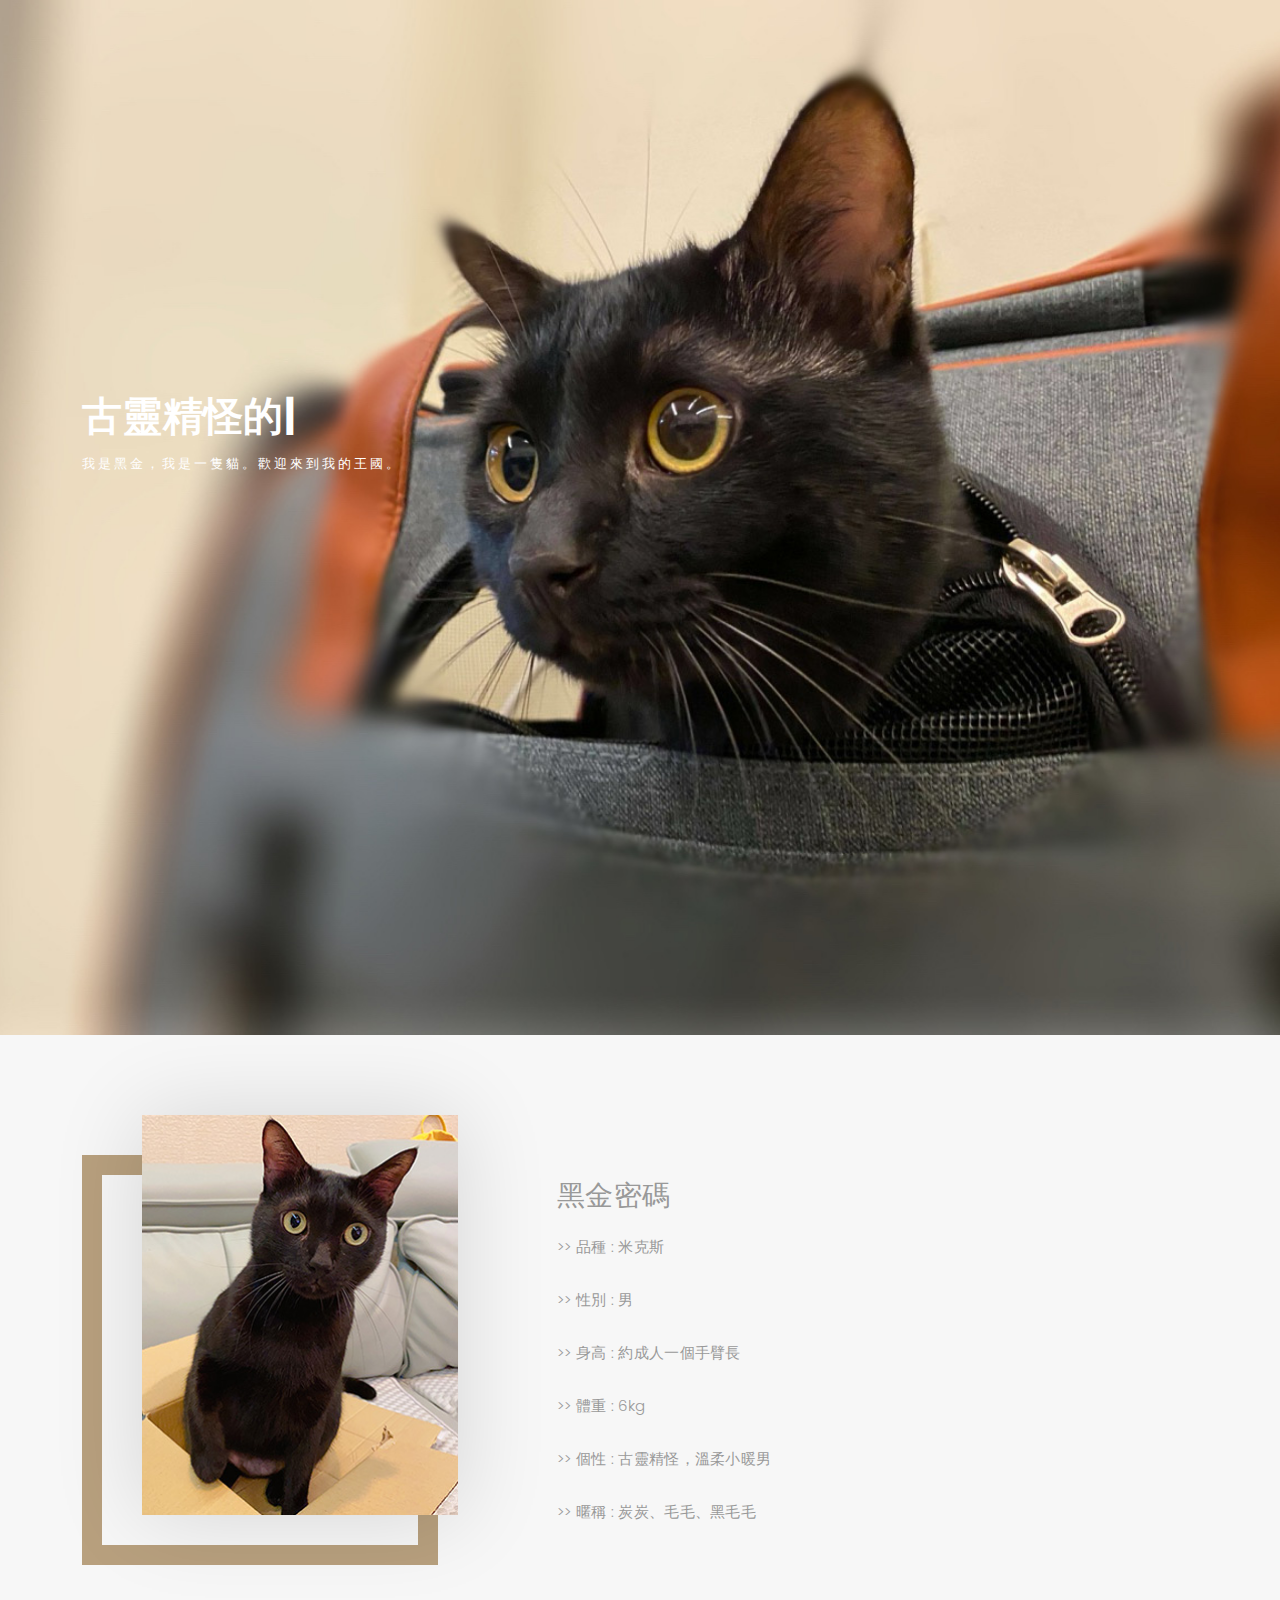
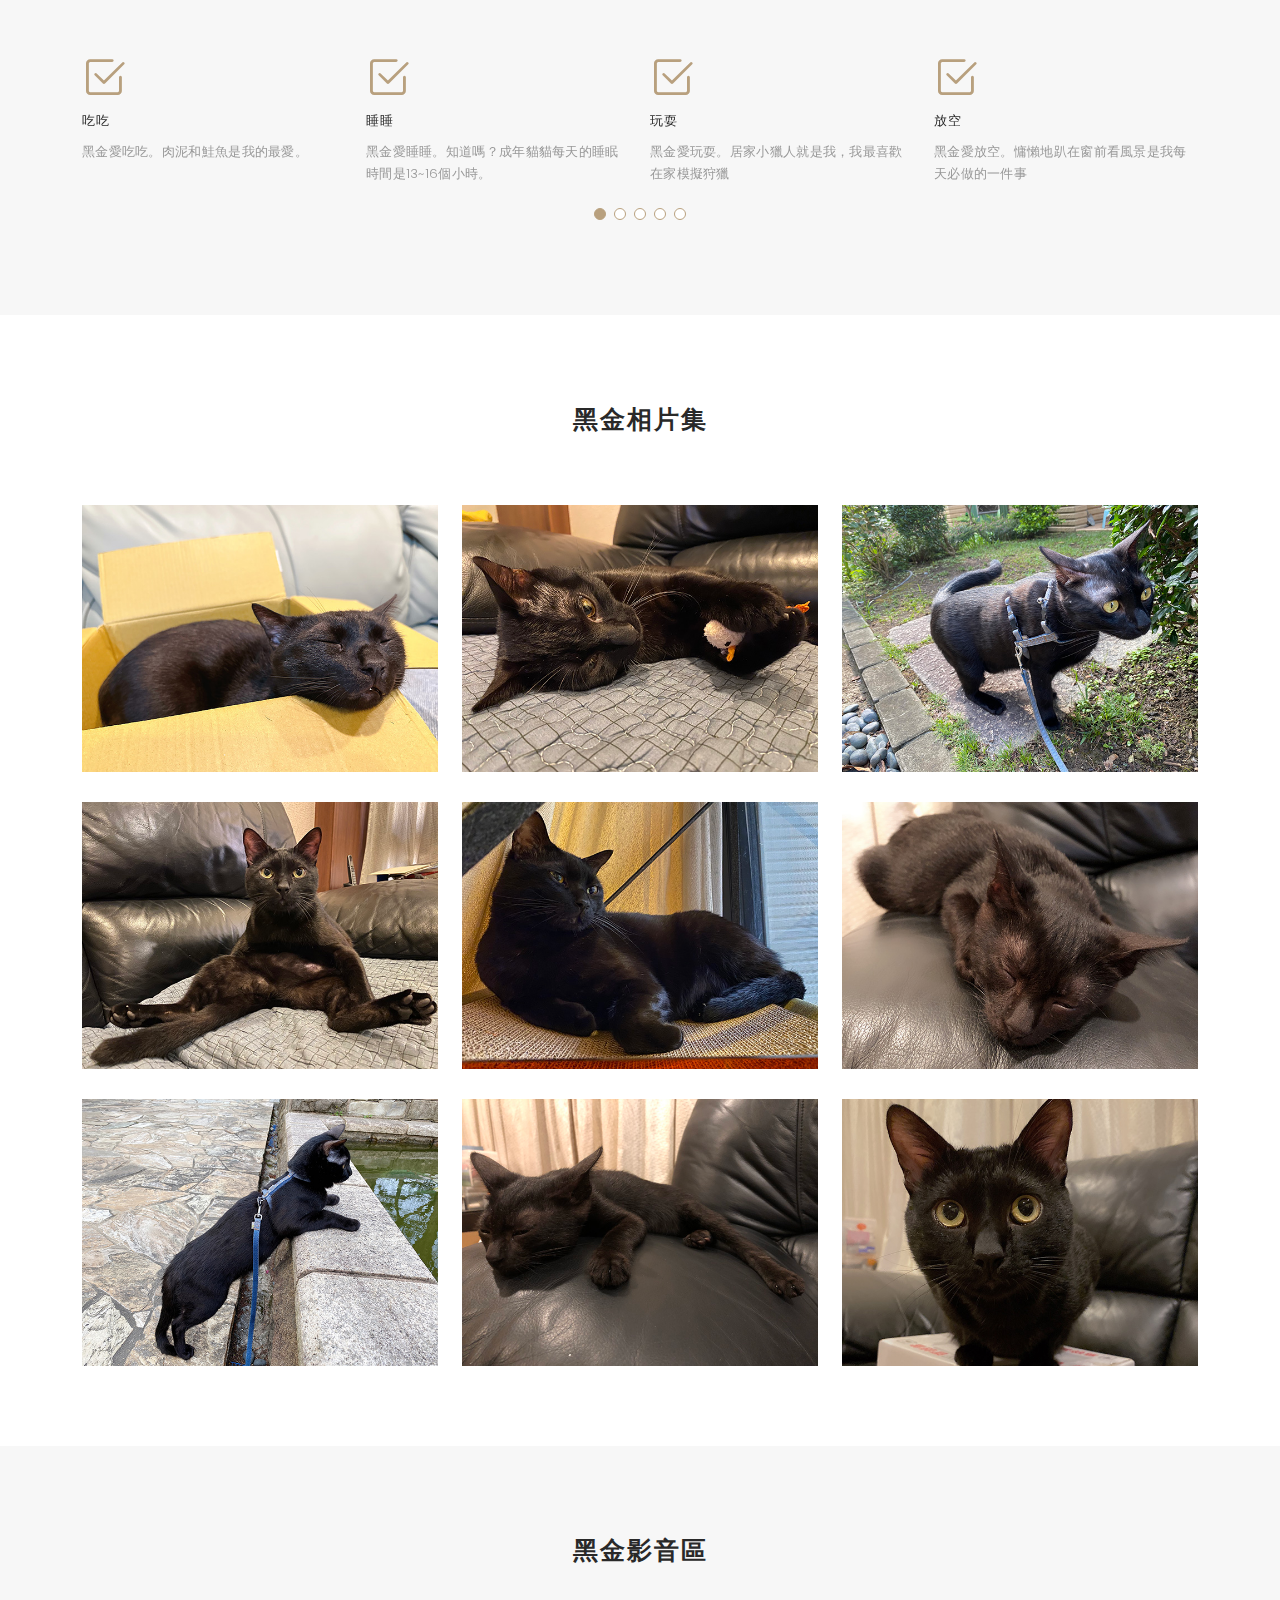
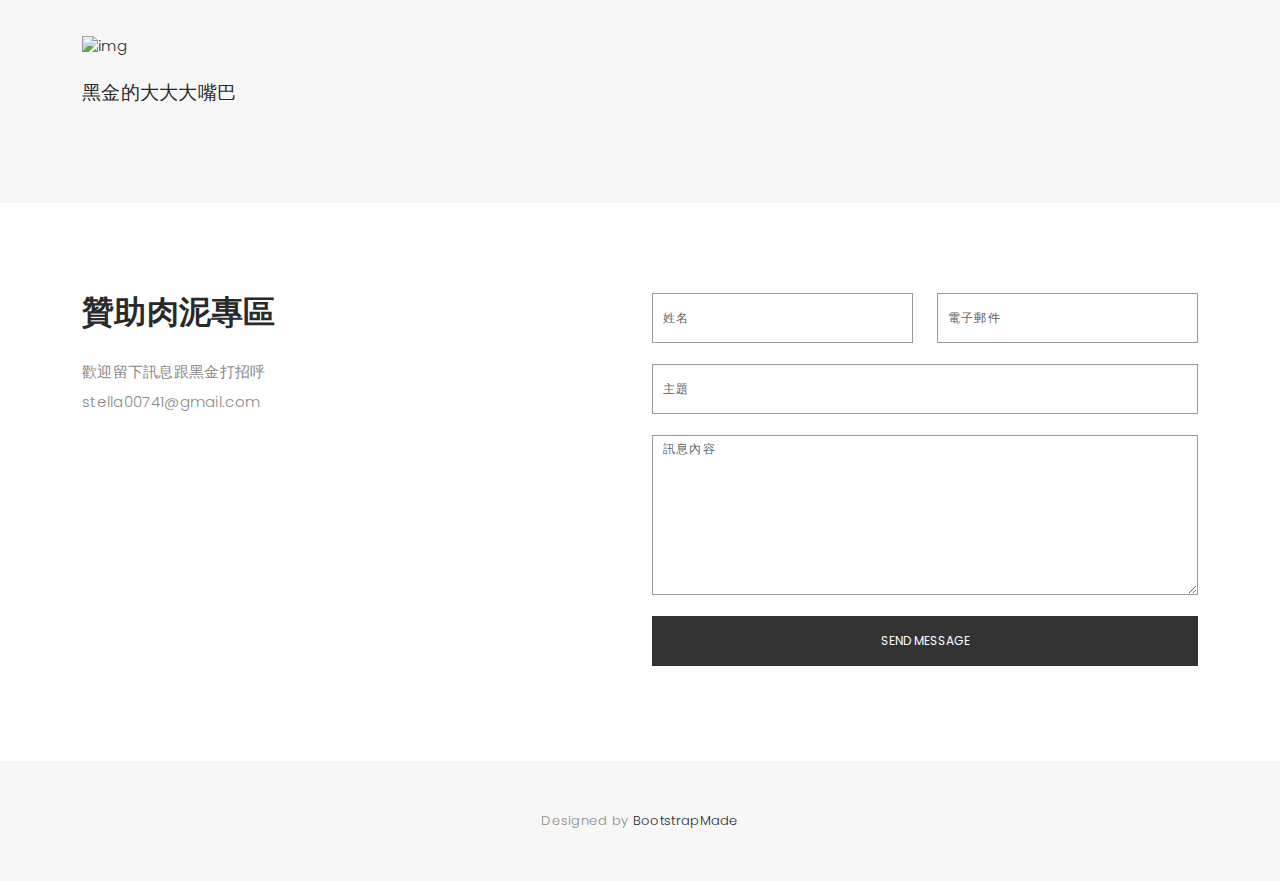
==== commit 23b1f66f: "Add files via upload" ====
--- a/index.html
+++ b/index.html
@@ -28,7 +28,7 @@
 
   <!-- =======================================================
   * Template Name: Folio
-  * Updated: Nov 17 2023 with Bootstrap v5.3.2
+  * Updated: Jan 09 2024 with Bootstrap v5.3.2
   * Template URL: https://bootstrapmade.com/folio-bootstrap-portfolio-template/
   * Author: BootstrapMade.com
   * License: https://bootstrapmade.com/license/
@@ -51,6 +51,7 @@
           <li><a class="nav-link scrollto" href="#about">關於</a></li>
           <li><a class="nav-link  scrollto" href="#portfolio">相片集</a></li>
           <li><a class="nav-link  scrollto" href="#journal">影音區</a></li>
+
           <li><a class="nav-link scrollto" href="#contact">贊助肉泥專區</a></li>
         </ul>
         <i class="bi bi-list mobile-nav-toggle"></i>
@@ -64,8 +65,9 @@
 
     <div class="container">
       <div class="hero-content">
-        <h1><span class="typed" data-typed-items= "古靈精怪的,乖巧可愛的,慵懶神秘的,帥氣傲嬌的"></span></h1>
+        <h1> <span class="typed" data-typed-items="古靈精怪的,乖巧可愛的,慵懶神秘的,帥氣傲嬌的"></span></h1>
         <p>我是黑金，我是一隻貓。歡迎來到我的王國。</p>
+
       </div>
     </div>
   </div><!-- End Hero -->
@@ -89,12 +91,14 @@
             <div class="about-descr">
 
               <p class="p-heading">黑金密碼</p>
-              <p class="separator">>> 體重 : 6.5kg</p>
-              <p class="separator">>> 身高 : 約成人一個手臂長</p>
               <p class="separator">>> 品種 : 米克斯</p>
               <p class="separator">>> 性別 : 男</p>
-              <p class="separator">>> 個性 : 溫柔小暖男，不會哈氣</p>
-            </div>
+              <p class="separator">>> 身高 : 約成人一個手臂長</p>
+              <p class="separator">>> 體重 : 6kg</p>
+              <p class="separator">>> 個性 : 古靈精怪，溫柔小暖男</p>
+              <p class="separator">>> 暱稱 : 炭炭、毛毛、黑毛毛</p>
+            </div>
+
           </div>
         </div>
       </div>
@@ -103,7 +107,7 @@
     <!-- ======= Services Section ======= -->
     <div id="services">
       <div class="container">
-        
+
         <div class="services-slider swiper" data-aos="fade-up" data-aos-delay="100">
           <div class="swiper-wrapper">
 
@@ -117,8 +121,8 @@
 
             <div class="swiper-slide">
               <div class="services-block">
-                <i class="bi bi-check2-circle"></i>
-                <span>睡覺</span>
+                <i class="bi bi-check2-square"></i>
+                <span>睡睡</span>
                 <p class="separator">黑金愛睡睡。知道嗎？成年貓貓每天的睡眠時間是13~16個小時。</p>
               </div>
             </div><!-- End testimonial item -->
@@ -133,14 +137,6 @@
 
             <div class="swiper-slide">
               <div class="services-block">
-                <i class="bi bi-check2-circle"></i>
-                <span>閒晃</span>
-                <p class="separator">黑金愛閒晃。探險、注意家裡的吹風草動，我是稱職的小衛兵</p>
-              </div>
-            </div><!-- End testimonial item -->
-
-            <div class="swiper-slide">
-              <div class="services-block">
                 <i class="bi bi-check2-square"></i>
                 <span>放空</span>
                 <p class="separator">黑金愛放空。慵懶地趴在窗前看風景是我每天必做的一件事</p>
@@ -149,7 +145,7 @@
 
             <div class="swiper-slide">
               <div class="services-block">
-                <i class="bi bi-check2-circle"></i>
+                <i class="bi bi-check2-square"></i>
                 <span>思考貓生</span>
                 <p class="separator">黑金愛思考貓生。存在的意義是什麼？黑金哲學家每天都在思考著...</p>
               </div>
@@ -174,6 +170,12 @@
 
       <div class="container">
 
+        <div class="row">
+          <div class="col-lg-12 d-flex justify-content-center">
+
+          </div>
+        </div>
+
         <div class="row portfolio-container">
 
           <div class="col-lg-4 col-md-6 portfolio-item filter-app">
@@ -185,39 +187,42 @@
           </div>
 
           <div class="col-lg-4 col-md-6 portfolio-item filter-app">
+            <img src="assets/img/portfolio/cat08.jpg" class="img-fluid" alt="">
+          </div>
+
+          <div class="col-lg-4 col-md-6 portfolio-item filter-app">
+            <img src="assets/img/portfolio/cat04.jpg" class="img-fluid" alt="">
+          </div>
+
+          <div class="col-lg-4 col-md-6 portfolio-item filter-app">
+            <img src="assets/img/portfolio/cat05.jpg" class="img-fluid" alt="">
+          </div>
+
+          <div class="col-lg-4 col-md-6 portfolio-item filter-app">
+            <img src="assets/img/portfolio/cat07.jpg" class="img-fluid" alt="">
+          </div>
+
+          <div class="col-lg-4 col-md-6 portfolio-item filter-app">
             <img src="assets/img/portfolio/cat03.jpg" class="img-fluid" alt="">
           </div>
 
           <div class="col-lg-4 col-md-6 portfolio-item filter-app">
-            <img src="assets/img/portfolio/cat04.jpg" class="img-fluid" alt="">
-          </div>
-
-          <div class="col-lg-4 col-md-6 portfolio-item filter-app">
-            <img src="assets/img/portfolio/cat05.jpg" class="img-fluid" alt="">
-          </div>
-
-          <div class="col-lg-4 col-md-6 portfolio-item filter-app">
             <img src="assets/img/portfolio/cat06.jpg" class="img-fluid" alt="">
           </div>
 
-          
-          <div class="col-lg-4 col-md-6 portfolio-item filter-app">
-            <img src="assets/img/portfolio/cat07.jpg" class="img-fluid" alt="">
-          </div>
-          
-          <div class="col-lg-4 col-md-6 portfolio-item filter-app">
-            <img src="assets/img/portfolio/cat08.jpg" class="img-fluid" alt="">
-          </div>
-          
           <div class="col-lg-4 col-md-6 portfolio-item filter-app">
             <img src="assets/img/portfolio/cat09.jpg" class="img-fluid" alt="">
           </div>
+
+
+        </div>
+
       </div>
 
     </div><!-- End Portfolio Section -->
 
     <!-- ======= Journal Section ======= -->
-    <div id="journal" class="paddsection">
+    <div id="journal" class="text-left paddsection">
 
       <div class="container">
         <div class="section-title text-center">
@@ -232,10 +237,17 @@
             <div class="col-lg-4 col-md-6">
               <div class="journal-info">
 
-                <img src="assets/img/blog-cat-1.MP4" class="img-responsive" alt="img">
-
-              </div>
-            </div>
+                <a href="blog-single.html"><img src="assets/img/blog-cat-1.MP4" class="img-responsive" alt="img"></a>
+
+                <div class="journal-txt">
+
+                  <h4><a href="blog-single.html">黑金的大大大嘴巴</a></h4>
+
+                </div>
+
+              </div>
+            </div>
+
 
           </div>
         </div>
@@ -253,6 +265,11 @@
               <div class="contact-contact">
 
                 <h2 class="mb-30">贊助肉泥專區</h2>
+
+                <ul class="contact-details">
+                  <li><span>歡迎留下訊息跟黑金打招呼</span></li>
+                  <li><span>stella00741@gmail.com</span></li>
+                </ul>
 
               </div>
             </div>
@@ -281,18 +298,18 @@
 
                   <div class="col-lg-12">
                     <div class="form-group">
-                      <textarea class="form-control" name="message" placeholder="請留下您的訊息...." required></textarea>
+                      <textarea class="form-control" name="message" placeholder="訊息內容" required></textarea>
                     </div>
                   </div>
 
                   <div class="col-lg-12">
                     <div class="loading">Loading</div>
                     <div class="error-message"></div>
-                    <div class="sent-message">訊息已送出。Thank you!</div>
+                    <div class="sent-message">訊息已送出. Thank you!</div>
                   </div>
 
                   <div class="mt-0">
-                    <input type="submit" class="btn btn-defeault btn-send" value="送出">
+                    <input type="submit" class="btn btn-defeault btn-send" value="Send message">
                   </div>
 
                 </div>
@@ -310,10 +327,7 @@
     <div class="container">
       <div class="socials-media text-center">
 
-
-      </div>
-
-      <p>&copy; Copyrights Folio. All rights reserved.</p>
+      </div>
 
       <div class="credits">
         <!--
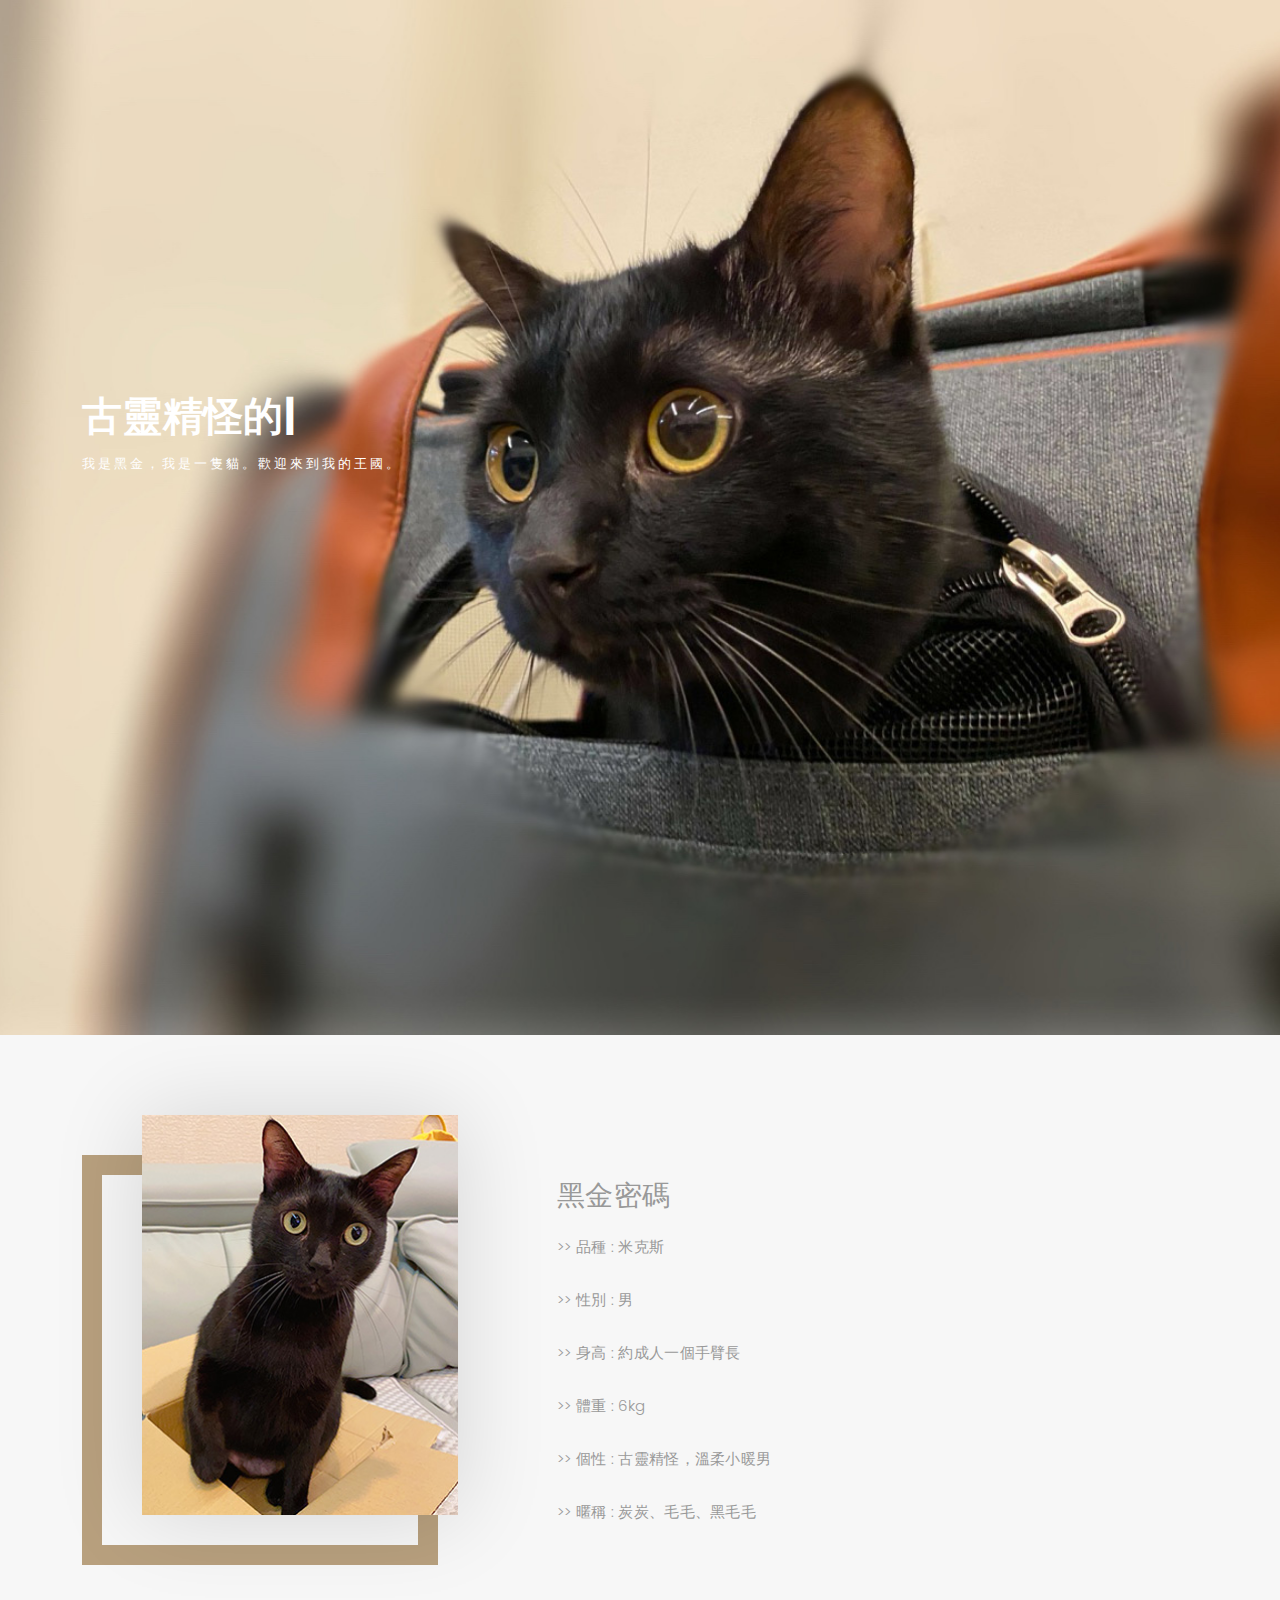
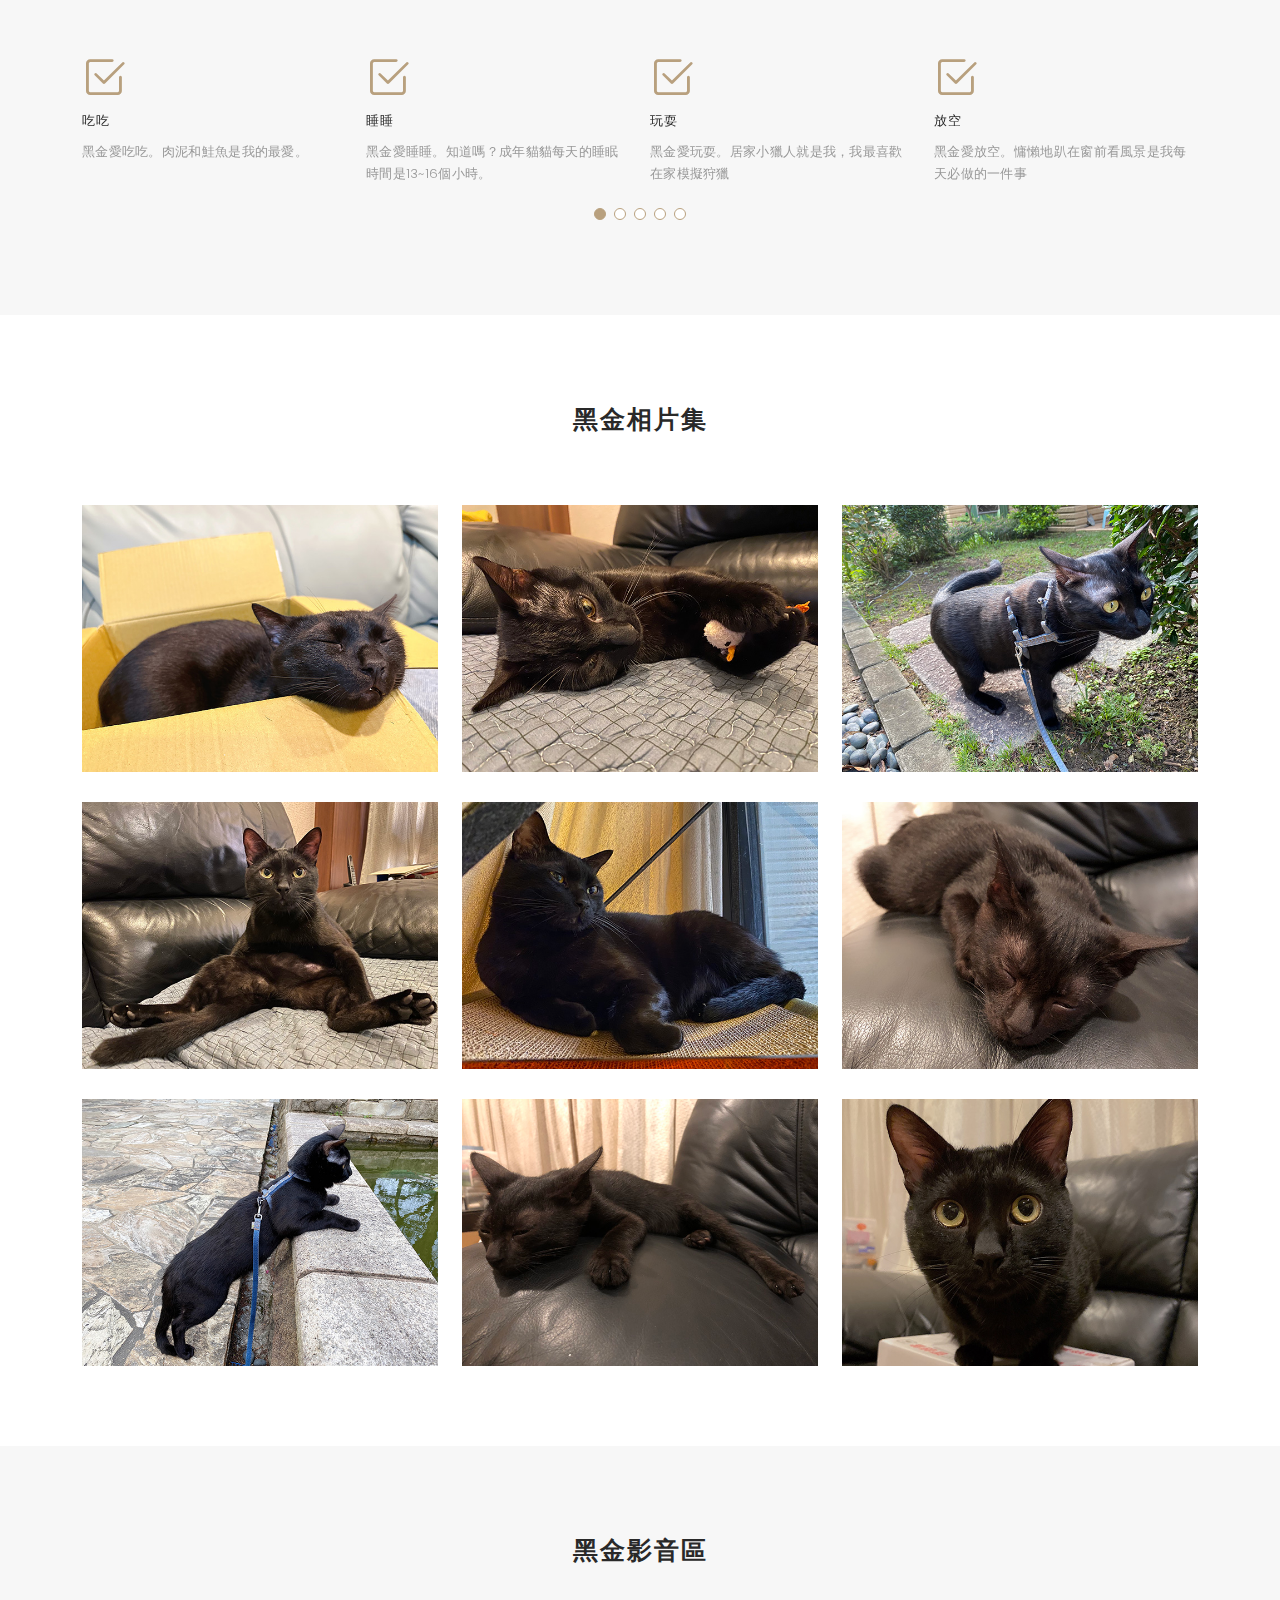
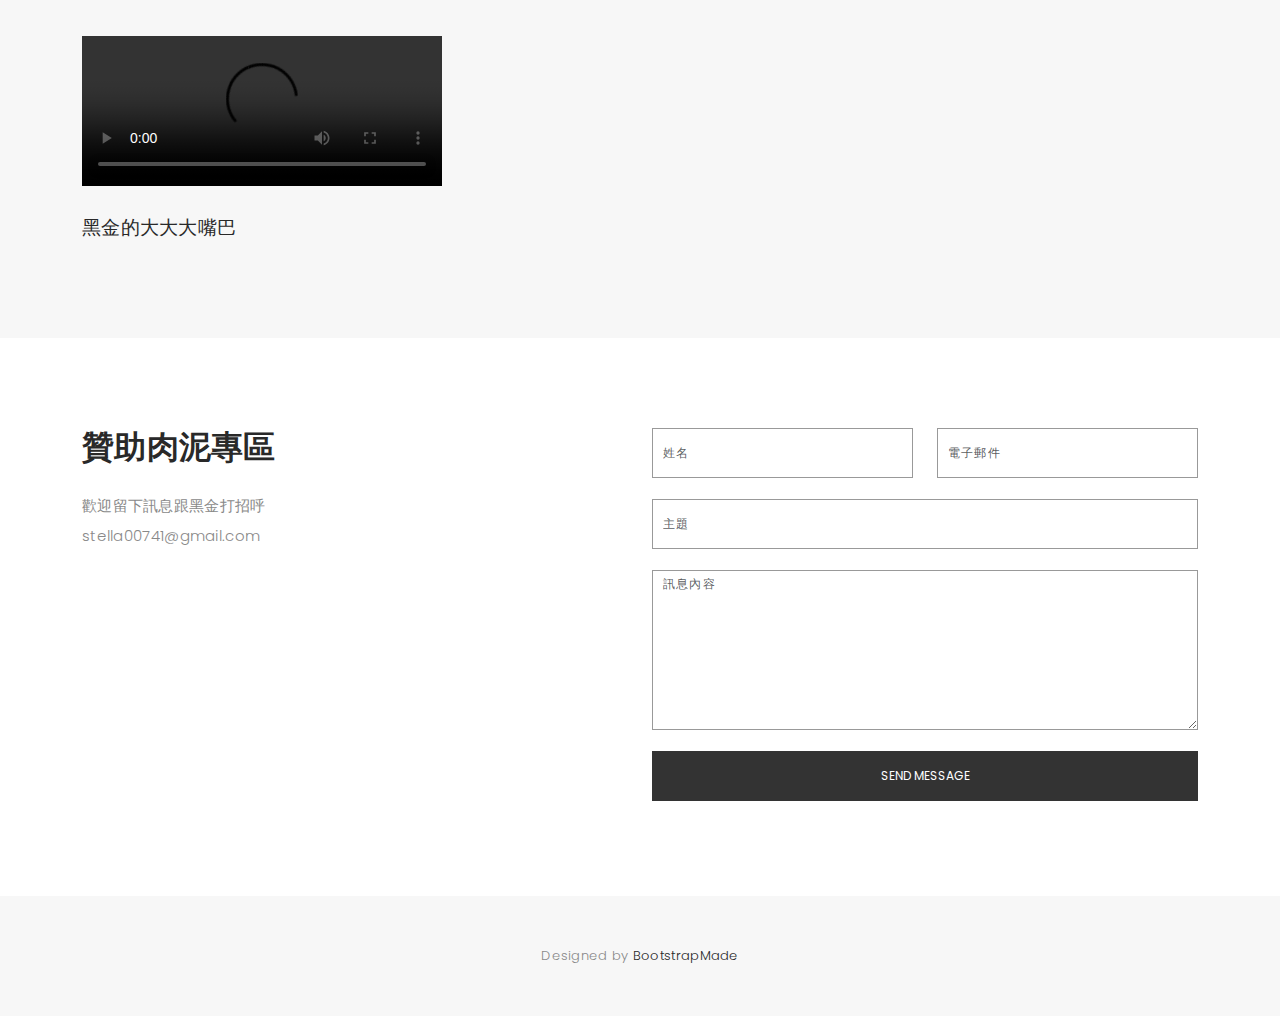
==== commit c1860f16: "Add files via upload" ====
--- a/index.html
+++ b/index.html
@@ -237,7 +237,7 @@
             <div class="col-lg-4 col-md-6">
               <div class="journal-info">
 
-                <a href="blog-single.html"><img src="assets/img/blog-cat-1.MP4" class="img-responsive" alt="img"></a>
+                <video src="assets/img/blog-cat-1.MP4" width="360" controls></video>
 
                 <div class="journal-txt">
 
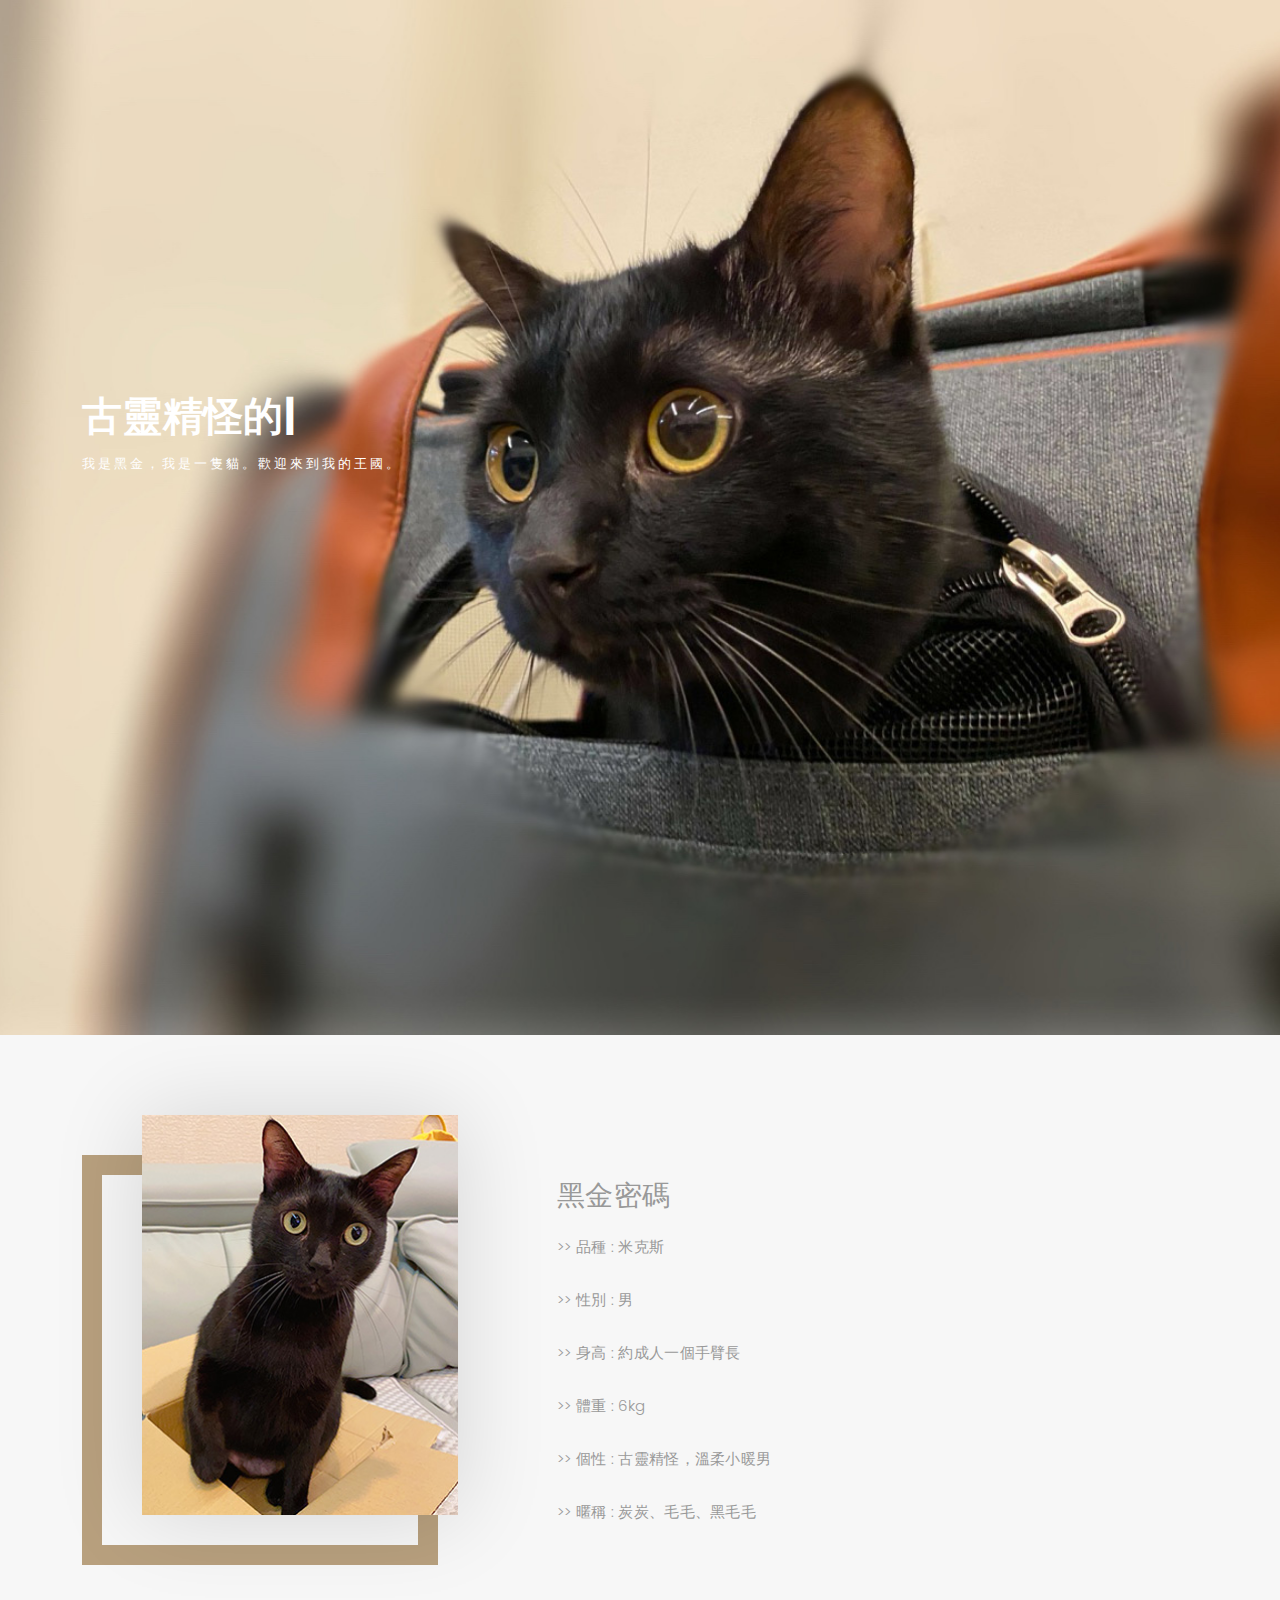
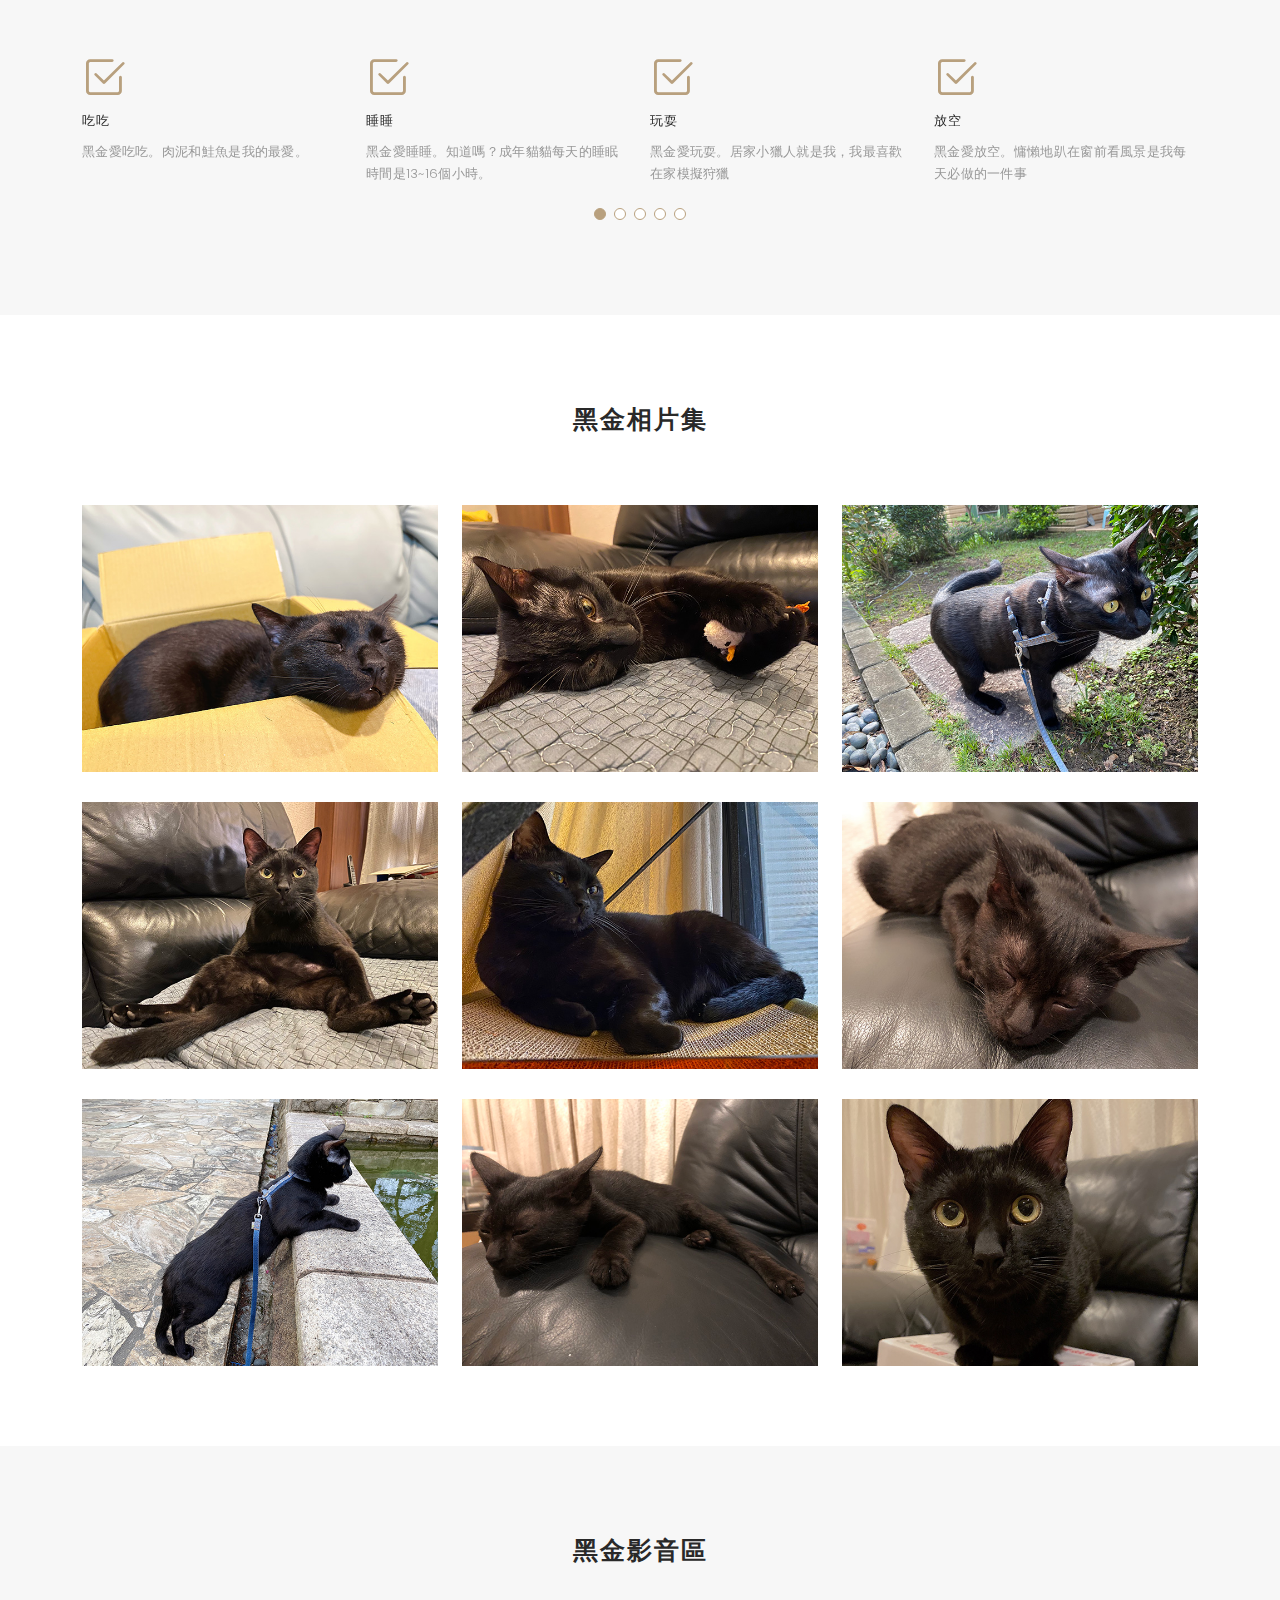
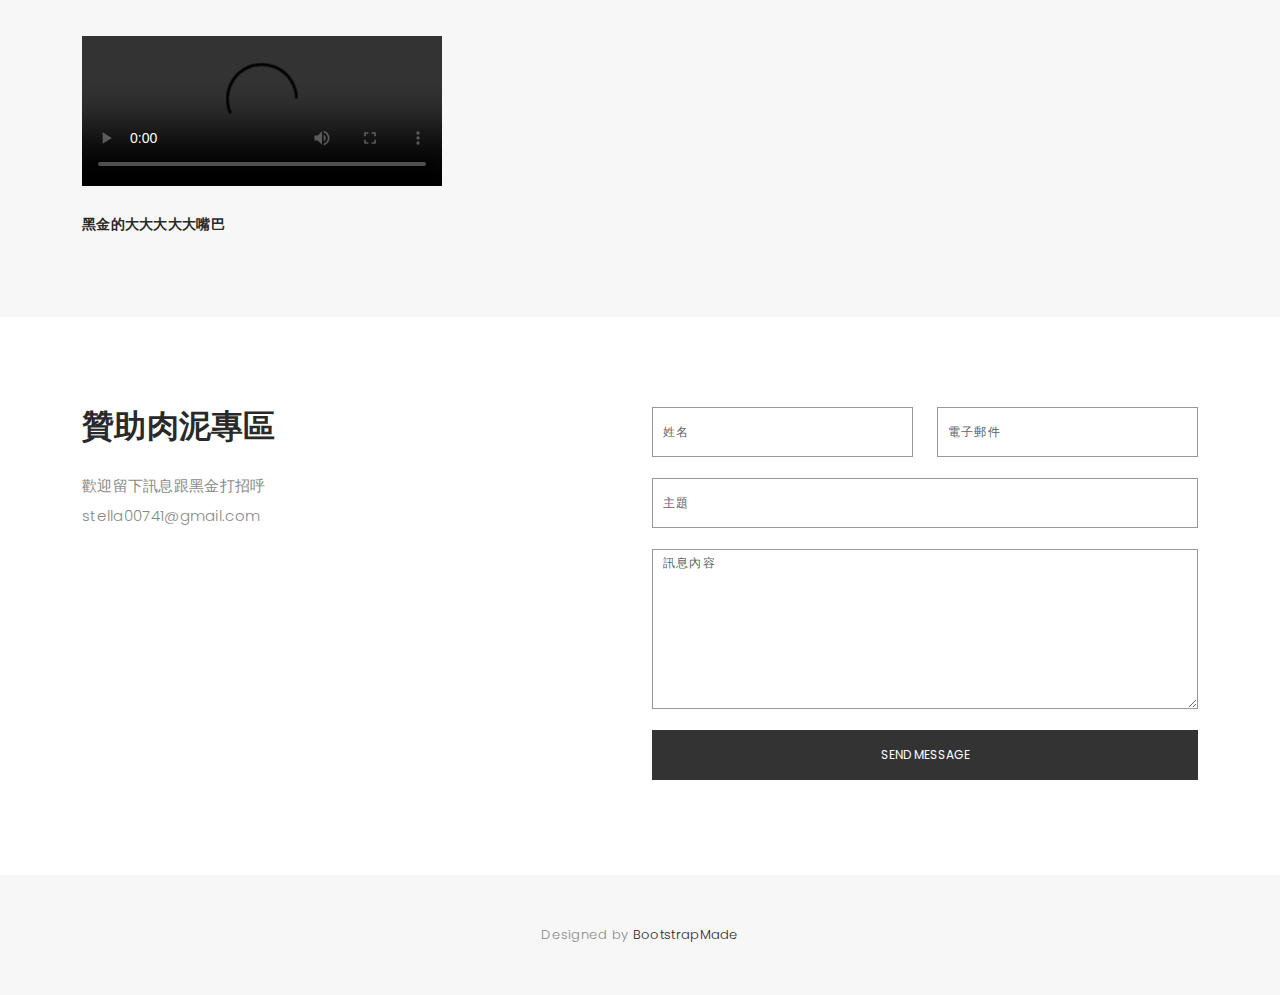
==== commit dd311c7b: "Add files via upload" ====
--- a/index.html
+++ b/index.html
@@ -241,7 +241,7 @@
 
                 <div class="journal-txt">
 
-                  <h4><a href="blog-single.html">黑金的大大大嘴巴</a></h4>
+                  <h4>黑金的大大大大大嘴巴</h4>
 
                 </div>
 
